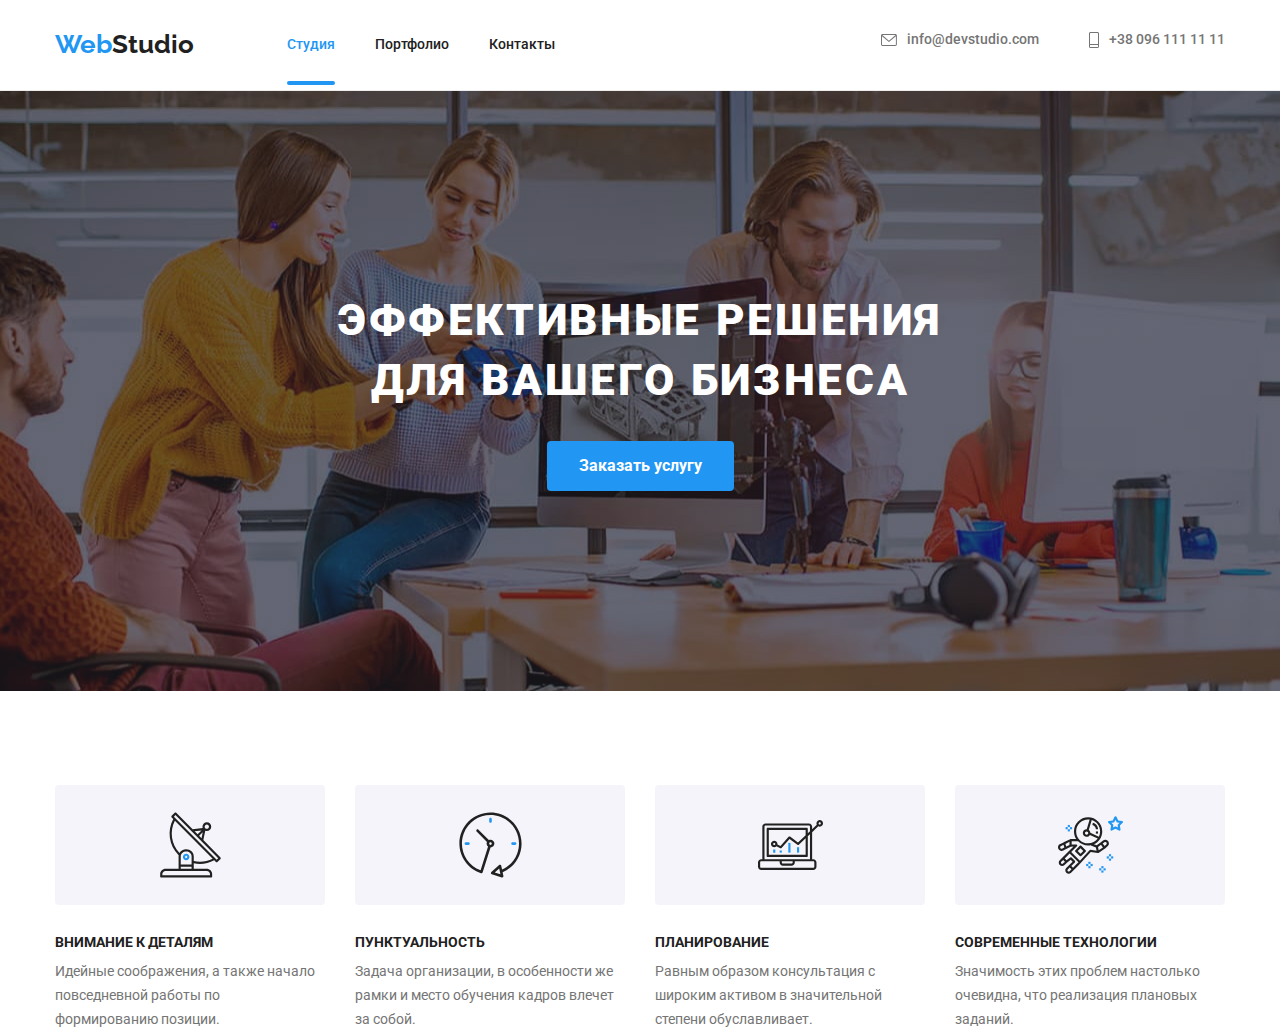
==== index.html @ e1ecdacb "add benefits" ====
<!DOCTYPE html>
<html lang="ru">
    <head>
        <meta charset="UTF-8" />
        <meta http-equiv="X-UA-Compatible" content="IE=edge" />
        <meta name="viewport" content="width=device-width, initial-scale=1.0" />
        <title>Document</title>
        <link rel="preconnect" href="https://fonts.googleapis.com" />
        <link rel="preconnect" href="https://fonts.gstatic.com" crossorigin />
        <link
            rel="stylesheet"
            href="https://cdnjs.cloudflare.com/ajax/libs/modern-normalize/1.0.0/modern-normalize.min.css"
        />
        <link
            href="https://fonts.googleapis.com/css2?family=Montserrat:ital,wght@0,700;1,400&family=Raleway:wght@700&family=Roboto:wght@400;500;700;900&display=swap"
            rel="stylesheet"
        />
        <link rel="stylesheet" href="./css/styles.css" />
        <link rel="stylesheet" href="./css/main.min.css" />
        <script defer src="./js/modal.js"></script>
        <script defer src="./js/mobile-menu.js"></script>
    </head>
    <body>
        <header class="headbord">
            <div class="conteiner conteiner--centered">
                <nav class="headbord__nav">
                    <a class="headbord__logo" href="/hm-2/index.html"
                        ><span class="accent-text">Web</span>Studio</a
                    >
                    <button type="button" class="menu-button" data-menu-button>
                        <svg
                            class="menu-button__icon"
                            width="40"
                            height="40"
                            aria-label="Переключатель мобильного меню"
                        >
                            <use
                                class="icon-close"
                                href="./images/icons.svg#close"
                            ></use>
                            <use
                                class="icon-menu"
                                href="./images/icons.svg#icon-menu"
                            ></use>
                        </svg>
                    </button>

                    <ul class="menu font-medium">
                        <li class="menu__item">
                            <a
                                href="index.html"
                                class="menu__link menu__link--active"
                                >Студия</a
                            >
                        </li>
                        <li class="menu__item">
                            <a href="portfolio.html" class="menu__link"
                                >Портфолио</a
                            >
                        </li>
                        <li class="menu__item">
                            <a href="" class="menu__link">Контакты</a>
                        </li>
                    </ul>
                </nav>
                <ul class="contact-list font-medium">
                    <li class="contact-list__item">
                        <a
                            href="mailto:info@devstudio.com"
                            class="contact-list__link"
                        >
                            <svg
                                class="contact-list__icon"
                                width="16"
                                height="12"
                            >
                                <use href="./images/icons.svg#mail"></use>
                            </svg>
                            info@devstudio.com</a
                        >
                    </li>
                    <li class="contact-list__item">
                        <a href="tel:+380961111111" class="contact-list__link"
                            ><svg
                                class="contact-list__icon"
                                width="10"
                                height="16"
                            >
                                <use href="./images/icons.svg#phone"></use>
                            </svg>
                            +38 096 111 11 11
                        </a>
                    </li>
                </ul>
            </div>
        </header>
        <main>
            <section class="main-section">
                <div class="conteiner">
                    <h1 class="main-section__description">
                        Эффективные решения для вашего бизнеса
                    </h1>
                    <button
                        data-modal-open
                        type="button"
                        class="main-section__btn"
                    >
                        Заказать услугу
                    </button>
                </div>
            </section>

            <section class="benefits">
                <div class="conteiner">
                    <h2
                        class="benefits__caption benefits__caption--visually-hidden"
                    >
                        Преимущества
                    </h2>
                    <ul class="benefits__list">
                        <li class="benefits__item">
                            <div class="benefits__icon-wrapper">
                                <svg
                                    class="benefits__icon"
                                    width="65"
                                    height="70"
                                >
                                    <use href="./images/icons.svg#icon1"></use>
                                </svg>
                            </div>
                            <h3 class="benefits__title">Внимание к деталям</h3>
                            <p
                                class="benefits__description benefits__description--secondary-text"
                            >
                                Идейные соображения, а также начало повседневной
                                работы по формированию позиции.
                            </p>
                        </li>
                        <li class="benefits__item">
                            <div class="benefits__icon-wrapper">
                                <svg
                                    class="benefits__icon"
                                    width="65"
                                    height="70"
                                >
                                    <use href="./images/icons.svg#icon2"></use>
                                </svg>
                            </div>
                            <h3 class="benefits__title">Пунктуальность</h3>
                            <p
                                class="benefits__description benefits__description--secondary-text"
                            >
                                Задача организации, в особенности же рамки и
                                место обучения кадров влечет за собой.
                            </p>
                        </li>
                        <li class="benefits__item">
                            <div class="benefits__icon-wrapper">
                                <svg
                                    class="benefits__icon"
                                    width="65"
                                    height="70"
                                >
                                    <use href="./images/icons.svg#icon3"></use>
                                </svg>
                            </div>
                            <h3 class="benefits__title">Планирование</h3>
                            <p
                                class="benefits__description benefits__description--secondary-text"
                            >
                                Равным образом консультация с широким активом в
                                значительной степени обуславливает.
                            </p>
                        </li>
                        <li class="benefits__item">
                            <div class="benefits__icon-wrapper">
                                <svg
                                    class="benefits__icon"
                                    width="65"
                                    height="70"
                                >
                                    <use href="./images/icons.svg#icon4"></use>
                                </svg>
                            </div>
                            <h3 class="benefits__title">
                                Современные технологии
                            </h3>
                            <p
                                class="benefits__description benefits__description--secondary-text"
                            >
                                Значимость этих проблем настолько очевидна, что
                                реализация плановых заданий.
                            </p>
                        </li>
                    </ul>
                </div>
            </section>
        </main>

        <div class="mobile-menu" data-menu>
            <ul class="mobile-menu__nav">
                <li class="mobile-menu__item">
                    <a
                        href="/"
                        class="mobile-menu__link mobile-menu__link--active"
                        >Студия
                    </a>
                </li>
                <li class="mobile-menu__item">
                    <a href="" class="mobile-menu__link">Портфолио</a>
                </li>
                <li class="mobile-menu__item">
                    <a href="" class="mobile-menu__link">Контакты</a>
                </li>
            </ul>
            <ul class="mobile-menu__contatcts">
                <li class="mobile-menu__comunication-phone">
                    <a href="tel:+380961111111" class="mobile-menu__link-phone"
                        >+38 096 111 11 11</a
                    >
                </li>
                <li class="mobile-menu__comunication-email">
                    <a
                        href="mailto:info@devstudio.com"
                        class="mobile-menu__link-email"
                        >info@devstudio.com</a
                    >
                </li>
            </ul>
            <ul class="mobile-menu__socials">
                <li class="mobile-menu__socials-item">
                    <a href="" class="mobile-menu__socials-link">Instagram </a>
                </li>
                <li class="mobile-menu__socials-item">
                    <a href="" class="mobile-menu__socials-link">Twitter</a>
                </li>
                <li class="mobile-menu__socials-item">
                    <a href="" class="mobile-menu__socials-link">Facebook</a>
                </li>
                <li class="mobile-menu__socials-item">
                    <a href="" class="mobile-menu__socials-link">LinkedIn</a>
                </li>
            </ul>
        </div>

        <div class="backdrop is-hidden" data-modal>
            <div class="modal">
                <button data-modal-close class="modal__close-btn">
                    <svg class="modal__close-icon" width="20" height="20">
                        <use href="./images/icons.svg#close"></use>
                    </svg>
                </button>
                <!-- Дані користувача -->
                <b class="modal__title"
                    >Оставьте свои данные,мы вам перезвоним</b
                >
                <form class="contact-form" action="/">
                    <label class="contact-form__group">
                        <span class="contact-form__label">Имя</span>
                        <span class="contact-form__wrapper">
                            <input
                                class="contact-form__input"
                                type="text"
                                name="user-name"
                            />
                            <svg
                                class="contact-form__icon"
                                width="12"
                                height="12"
                            >
                                <use href="./images/icons.svg#user"></use>
                            </svg>
                        </span>
                    </label>
                    <label class="contact-form__group">
                        <span class="contact-form__label">Телефон</span>
                        <span class="contact-form__wrapper">
                            <input
                                class="contact-form__input"
                                type="tel"
                                name="user-phone"
                            />
                            <svg
                                class="contact-form__icon"
                                width="12"
                                height="12"
                            >
                                <use href="./images/icons.svg#user"></use>
                            </svg>
                        </span>
                    </label>
                    <label class="contact-form__group">
                        <span class="contact-form__label">Почта</span>
                        <span class="contact-form__wrapper">
                            <input
                                class="contact-form__input"
                                type="email"
                                name="user-mail"
                            />
                            <svg
                                class="contact-form__icon"
                                width="12"
                                height="12"
                            >
                                <use
                                    href="./images/icons.svg#icon-envelope"
                                ></use>
                            </svg>
                        </span>
                    </label>
                    <!-- Коментар -->
                    <label class="contact-form__group">
                        <span class="contact-form__label">Коментарий</span>
                        <textarea
                            class="contact-form__textarea"
                            name="user-coments"
                            cols="30"
                            rows="7"
                            placeholder="Введите текст"
                        ></textarea>
                    </label>
                    <!-- Політика приватності -->
                    <label class="contact-form__policy-group">
                        <input
                            class="contact-form__checkbox contact-form__checkbox--visually-hidden"
                            type="checkbox"
                            name="user-agreement"
                        />
                        <span class="contact-form__custom-checkbox">
                            <svg
                                class="contact-form__custom-checkbox-icon"
                                width="16"
                                height="15"
                            >
                                <use href="./images/icons.svg#check"></use>
                            </svg>
                        </span>
                        <span class="contact-form__policy-description"
                            >Соглашаюсь с рассылкой и принимаю
                            <a
                                class="contact-form__policy-description-link"
                                href="#"
                                >Условия договора</a
                            >
                        </span>
                    </label>
                    <div class="contact-form__btn-inner">
                        <button class="contact-form__btn" type="submit">
                            Отправить
                        </button>
                    </div>
                </form>
            </div>
        </div>
    </body>
</html>
---- css/main.min.css ----
.footbar-contact,.menu,.contact-list,.mobile-menu__nav,.mobile-menu__contatcts,.mobile-menu__socials{font-family:Roboto, sans-serif;font-size:14px;line-height:1.14;-webkit-padding-start:0;padding-inline-start:0}.footbar-contact__link,.headbord__nav,.menu__link,.contact-list__link,.mobile-menu__link,.mobile-menu__link-phone,.mobile-menu__link-email,.mobile-menu__socials-link{color:var(--main-color);text-decoration:none;-webkit-transition-property:color;transition-property:color;-webkit-transition-duration:250ms;transition-duration:250ms;-webkit-transition-timing-function:cubic-bezier(0.4, 0, 0.2, 1);transition-timing-function:cubic-bezier(0.4, 0, 0.2, 1);font-family:"Roboto"}.footbar-contact__link:hover,.headbord__nav:hover,.menu__link:hover,.contact-list__link:hover,.mobile-menu__link:hover,.mobile-menu__link-phone:hover,.mobile-menu__link-email:hover,.mobile-menu__socials-link:hover,.footbar-contact__link:focus,.headbord__nav:focus,.menu__link:focus,.contact-list__link:focus,.mobile-menu__link:focus,.mobile-menu__link-phone:focus,.mobile-menu__link-email:focus,.mobile-menu__socials-link:focus{color:var(--accent-color)}.join__caption,.subscription__caption{margin-bottom:20px;font-weight:700;font-size:14px;line-height:16px;letter-spacing:0.03em;text-transform:uppercase;color:#ffffff}:root{--main-color: #212121;--accent-color: #2196F3;--secondary-color: #757575}.accent-text{color:var(--accent-color)}.secondary-text{color:var(--secondary-color)}body{color:var(--main-color);font-family:Roboto, sans-serif}.caption{font-weight:700;font-size:36px;line-height:1.16;text-align:center;-webkit-margin-before:0;margin-block-start:0;-webkit-margin-after:0;margin-block-end:0;margin-bottom:50px}.text{line-height:1.87}.description{line-height:1.71;font-size:14px}.btn{padding:6px 22px;cursor:pointer;font-size:16px;font-weight:500;line-height:1.62;font-family:inherit;border:unset}.list{font-family:Roboto, sans-serif;font-size:14px;line-height:1.14;-webkit-padding-start:0;padding-inline-start:0}.list .link{color:var(--main-color);text-decoration:none;-webkit-transition-property:color;transition-property:color;-webkit-transition-duration:250ms;transition-duration:250ms;-webkit-transition-timing-function:cubic-bezier(0.4, 0, 0.2, 1);transition-timing-function:cubic-bezier(0.4, 0, 0.2, 1)}.list .link:hover,.list .link:focus{color:var(--accent-color)}.font-medium{font-weight:500}.active{color:var(--accent-color)}p,h1,h2,h3,ul{-webkit-margin-before:0px;margin-block-start:0px;-webkit-margin-after:0px;margin-block-end:0px}ul{list-style:none}.benefits{padding-top:60px}@media screen and (min-width: 1200px){.benefits{padding-top:94px}}.benefits__caption{font-weight:700;font-size:36px;line-height:1.16;text-align:center;-webkit-margin-before:0;margin-block-start:0;-webkit-margin-after:0;margin-block-end:0;margin-bottom:50px}.benefits__caption--visually-hidden{position:absolute;width:1px;height:1px;margin:-1px;border:0;padding:0;white-space:nowrap;-webkit-clip-path:inset(100%);clip-path:inset(100%);clip:rect(0 0 0 0);overflow:hidden}.benefits__list{-webkit-margin-before:0px;margin-block-start:0px;-webkit-margin-after:0px;margin-block-end:0px;-webkit-padding-start:0px;padding-inline-start:0px}@media screen and (min-width: 768px){.benefits__list{display:-webkit-box;display:-ms-flexbox;display:flex}}@media screen and (min-width: 768px) and (max-width: 1200px){.benefits__list{-ms-flex-wrap:wrap;flex-wrap:wrap;-webkit-box-pack:justify;-ms-flex-pack:justify;justify-content:space-between}}@media screen and (max-width: 1199px){.benefits__item{margin-bottom:30px}}@media screen and (min-width: 768px) and (max-width: 1200px){.benefits__item{width:calc((100% - 4 * 15px) / 2)}}@media screen and (min-width: 1200px){.benefits__item{width:270px;margin-right:30px}}.benefits__item:last-child{margin-right:0}.benefits__icon-wrapper{display:-webkit-box;display:-ms-flexbox;display:flex;-webkit-box-pack:center;-ms-flex-pack:center;justify-content:center;-webkit-box-align:center;-ms-flex-align:center;align-items:center;height:120px;background:#f5f4fa;border-radius:4px;margin-bottom:30px}.benefits__icon{fill:currentColor}.benefits__title{font-weight:700;font-size:14px;line-height:1.14;text-transform:uppercase;margin-bottom:10px;text-align:center}@media screen and (min-width: 768px){.benefits__title{text-align:left}}.benefits__description{line-height:1.71;font-size:14px}.benefits__description--secondary-text{color:var(--secondary-color)}.benefits-icon{fill:currentColor}.benefits-icon-wrapper{display:-webkit-box;display:-ms-flexbox;display:flex;-webkit-box-pack:center;-ms-flex-pack:center;justify-content:center;-webkit-box-align:center;-ms-flex-align:center;align-items:center;height:120px;background:#f5f4fa;border-radius:4px;margin-bottom:30px}.servise{padding-top:94px;padding-bottom:94px}.servise__caption{font-weight:700;font-size:36px;line-height:1.16;text-align:center;-webkit-margin-before:0;margin-block-start:0;-webkit-margin-after:0;margin-block-end:0;margin-bottom:50px}.servise__list{display:-webkit-box;display:-ms-flexbox;display:flex;-webkit-margin-before:0px;margin-block-start:0px;-webkit-margin-after:0px;margin-block-end:0px;-webkit-padding-start:0px;padding-inline-start:0px}.servise__item{width:370px;display:-webkit-box;display:-ms-flexbox;display:flex;position:relative;margin-right:30px}.servise__item:last-child{margin-right:0}.servise__text{position:absolute;bottom:0;left:0;width:100%;height:70px;background-color:rgba(47,48,58,0.8);font-family:"Roboto";font-style:normal;font-weight:700;font-size:14px;line-height:16px;text-align:center;letter-spacing:0.03em;text-transform:uppercase;color:#ffffff;display:-webkit-box;display:-ms-flexbox;display:flex;-webkit-box-align:center;-ms-flex-align:center;align-items:center;-ms-flex-pack:distribute;justify-content:space-around}.clients{padding-top:94px;padding-bottom:94px}.clients__caption{font-weight:700;font-size:36px;line-height:1.16;text-align:center;-webkit-margin-before:0;margin-block-start:0;-webkit-margin-after:0;margin-block-end:0;margin-bottom:50px}.clients__list{display:-webkit-box;display:-ms-flexbox;display:flex;-webkit-box-pack:center;-ms-flex-pack:center;justify-content:center;-webkit-padding-start:0px;padding-inline-start:0px}.clients__item:not(:last-child){margin-right:30px}.clients__link:hover{border-color:var(--accent-color)}.clients__link:focus{border-color:var(--accent-color)}.clients__link:hover .clients__icon{fill:var(--accent-color)}.clients__link:focus .clients__icon{fill:var(--accent-color)}.clients__item{width:170px;height:92px}.clients__link{display:-webkit-box;display:-ms-flexbox;display:flex;-webkit-box-align:center;-ms-flex-align:center;align-items:center;-webkit-box-pack:center;-ms-flex-pack:center;justify-content:center;width:100%;height:100%;border:1px solid #afb1b8;border-radius:4px;-webkit-transition-property:border-color;transition-property:border-color;-webkit-transition-duration:250ms;transition-duration:250ms;-webkit-transition-timing-function:cubic-bezier(0.4, 0, 0.2, 1);transition-timing-function:cubic-bezier(0.4, 0, 0.2, 1)}.clients__icon{fill:#afb1b8;-webkit-transition-property:fill;transition-property:fill;-webkit-transition-duration:250ms;transition-duration:250ms;-webkit-transition-timing-function:cubic-bezier(0.4, 0, 0.2, 1);transition-timing-function:cubic-bezier(0.4, 0, 0.2, 1)}.modal{position:absolute;top:50%;left:50%;-webkit-transform:translate(-50%, -50%) scale(1);transform:translate(-50%, -50%) scale(1);-webkit-transition:-webkit-transform 250ms cubic-bezier(0.4, 0, 0.2, 1);transition:-webkit-transform 250ms cubic-bezier(0.4, 0, 0.2, 1);transition:transform 250ms cubic-bezier(0.4, 0, 0.2, 1);transition:transform 250ms cubic-bezier(0.4, 0, 0.2, 1), -webkit-transform 250ms cubic-bezier(0.4, 0, 0.2, 1);min-height:609px;min-width:450px;background-color:#ffffff;padding:40px}@media screen and (min-width: 1200px){.modal{min-height:581px;min-width:528px}}.modal__close-btn{position:absolute;top:8px;right:8px;margin:0px;padding:0px;border:0px;border-radius:50%;width:20px;height:20px;cursor:pointer}.modal__close-btn:hover .modal__close-icon,.modal__close-btn:focus .modal__close-icon{fill:var(--accent-color)}.modal__close-icon{fill:black;background-color:transparent}.modal__title{display:block;font-family:"Roboto";font-style:normal;font-weight:700;font-size:20px;line-height:23px;text-align:center;letter-spacing:0.03em;margin-bottom:12px;color:#212121}.backdrop{position:fixed;top:0;left:0;opacity:1;width:100%;height:100%;background:rgba(0,0,0,0.2);-webkit-transition:opacity 250ms cubic-bezier(0.4, 0, 0.2, 1),visibility 250ms cubic-bezier(0.4, 0, 0.2, 1);transition:opacity 250ms cubic-bezier(0.4, 0, 0.2, 1),visibility 250ms cubic-bezier(0.4, 0, 0.2, 1)}.backdrop.is-hidden{opacity:0;visibility:hidden;pointer-events:none}.backdrop.is-hidden .modal{-webkit-transform:translate(-50%, -50%) scale(0.9);transform:translate(-50%, -50%) scale(0.9)}.footbar{padding-top:60px;padding-bottom:60px;background-color:#2f303a}.footbar__container{display:-webkit-box;display:-ms-flexbox;display:flex;-webkit-box-align:baseline;-ms-flex-align:baseline;align-items:baseline}.footbar__logo{display:block;margin-bottom:20px;font-size:26px;font-weight:700;line-height:1.19;font-family:Raleway, sans-serif;text-decoration:none;color:#ffffff}.footbar-address{font-style:normal}.footbar-address__text{color:#ffffff;font-size:14px;line-height:1.71;margin-bottom:9px}.footbar-contact__item:not(:last-child){margin-bottom:9px}.footbar-contact__link{color:rgba(255,255,255,0.6)}.socials-list{display:-webkit-box;display:-ms-flexbox;display:flex;-webkit-box-pack:center;-ms-flex-pack:center;justify-content:center;text-align:center;-webkit-box-align:center;-ms-flex-align:center;align-items:center;-webkit-padding-start:0px;padding-inline-start:0px}.socials-list__item:not(:last-child){margin-right:10px}.socials-list__link{display:-webkit-box;display:-ms-flexbox;display:flex;-webkit-box-align:center;-ms-flex-align:center;align-items:center;-webkit-box-pack:center;-ms-flex-pack:center;justify-content:center;width:44px;height:44px;background-color:rgba(255,255,255,0.1);border-radius:50%;color:#ffffff}.socials-list__link:hover,.socials-list__link:focus{background-color:var(--accent-color);fill:#ffffff}.socials-list__link:hover .socials-list__icon,.socials-list__link:focus .socials-list__icon{fill:#ffffff}.socials-list__icon{fill:#ffffff}.join{margin-left:70px}.subscription{margin-left:93px}.subscription-form{display:-webkit-box;display:-ms-flexbox;display:flex}.subscription-form__email{width:358px;padding:15px 16px;border:1px solid rgba(255,255,255,0.3);-webkit-filter:drop-shadow(0px 4px 4px rgba(0,0,0,0.15));filter:drop-shadow(0px 4px 4px rgba(0,0,0,0.15));border-radius:4px;outline:transparent;background-color:transparent}.subscription-form__btn{display:-webkit-box;display:-ms-flexbox;display:flex;-webkit-box-align:center;-ms-flex-align:center;align-items:center;margin-left:12px;text-align:left;font-weight:700;font-size:16px;color:#ffffff;line-height:1.87;font-family:inherit;background-color:var(--accent-color);border-radius:4px;padding:10px 29px;border:unset}.subscription-form__icon{margin-left:10px;fill:#ffffff}.main-section{max-width:1600px;margin:0 auto;background-repeat:no-repeat;background-position:center 0;background-size:cover;color:#ffffff;background-color:#2f303a;text-align:center;padding-top:118px;padding-bottom:118px;background-image:-webkit-gradient(linear, left top, right top, from(rgba(47,48,58,0.4)), to(rgba(47,48,58,0.4))),-webkit-image-set(url("/images/mobile/overlay.jpg") 1x, url("/images/mobile/overlay-2x.jpg") 2x);background-image:linear-gradient(to right, rgba(47,48,58,0.4), rgba(47,48,58,0.4)),-webkit-image-set(url("/images/mobile/overlay.jpg") 1x, url("/images/mobile/overlay-2x.jpg") 2x);background-image:-webkit-gradient(linear, left top, right top, from(rgba(47,48,58,0.4)), to(rgba(47,48,58,0.4))),image-set("/images/mobile/overlay.jpg" 1x, "/images/mobile/overlay-2x.jpg" 2x);background-image:linear-gradient(to right, rgba(47,48,58,0.4), rgba(47,48,58,0.4)),image-set("/images/mobile/overlay.jpg" 1x, "/images/mobile/overlay-2x.jpg" 2x)}@media screen and (min-width: 768px){.main-section{background-image:-webkit-gradient(linear, left top, right top, from(rgba(47,48,58,0.4)), to(rgba(47,48,58,0.4))),-webkit-image-set(url("/images/tablet/overlay.jpg") 1x, url("/images/tablet/overlay-2x.jpg") 2x);background-image:linear-gradient(to right, rgba(47,48,58,0.4), rgba(47,48,58,0.4)),-webkit-image-set(url("/images/tablet/overlay.jpg") 1x, url("/images/tablet/overlay-2x.jpg") 2x);background-image:-webkit-gradient(linear, left top, right top, from(rgba(47,48,58,0.4)), to(rgba(47,48,58,0.4))),image-set("/images/tablet/overlay.jpg" 1x, "/images/tablet/overlay-2x.jpg" 2x);background-image:linear-gradient(to right, rgba(47,48,58,0.4), rgba(47,48,58,0.4)),image-set("/images/tablet/overlay.jpg" 1x, "/images/tablet/overlay-2x.jpg" 2x)}}@media screen and (min-width: 1200px){.main-section{padding-top:200px;padding-bottom:200px;background-image:-webkit-gradient(linear, left top, right top, from(rgba(47,48,58,0.4)), to(rgba(47,48,58,0.4))),-webkit-image-set(url("/images/overlay.jpg") 1x, url("/images/overlay-2x.jpg") 2x);background-image:linear-gradient(to right, rgba(47,48,58,0.4), rgba(47,48,58,0.4)),-webkit-image-set(url("/images/overlay.jpg") 1x, url("/images/overlay-2x.jpg") 2x);background-image:-webkit-gradient(linear, left top, right top, from(rgba(47,48,58,0.4)), to(rgba(47,48,58,0.4))),image-set("/images/overlay.jpg" 1x, "/images/overlay-2x.jpg" 2x);background-image:linear-gradient(to right, rgba(47,48,58,0.4), rgba(47,48,58,0.4)),image-set("/images/overlay.jpg" 1x, "/images/overlay-2x.jpg" 2x)}}.main-section__description{font-family:"Roboto";font-weight:900;font-size:26px;line-height:42px;width:360px;text-align:center;letter-spacing:0.06em;text-transform:uppercase;margin:0px auto 30px auto}@media screen and (min-width: 1200px){.main-section__description{font-size:44px;line-height:1.36;width:696px}}.main-section__btn{cursor:pointer;font-weight:700;font-size:16px;color:#ffffff;line-height:1.87;font-family:inherit;background-color:var(--accent-color);border-radius:4px;padding:10px 32px;border:unset}.team{padding-top:94px;padding-bottom:94px;background:#f5f4fa}.team__caption{font-weight:700;font-size:36px;line-height:1.16;text-align:center;-webkit-margin-before:0;margin-block-start:0;-webkit-margin-after:0;margin-block-end:0;margin-bottom:50px}.team__list{display:-webkit-box;display:-ms-flexbox;display:flex;-webkit-margin-before:0px;margin-block-start:0px;-webkit-margin-after:0px;margin-block-end:0px;-webkit-padding-start:0px;padding-inline-start:0px}.team__list .team__link{width:270px;text-align:center}.team__link{-webkit-box-shadow:0px 1px 3px rgba(0,0,0,0.12),0px 1px 1px rgba(0,0,0,0.14),0px 2px 1px rgba(0,0,0,0.2);box-shadow:0px 1px 3px rgba(0,0,0,0.12),0px 1px 1px rgba(0,0,0,0.14),0px 2px 1px rgba(0,0,0,0.2);border-radius:0px 0px 4px 4px;background-color:#ffffff}.team__list .team__link:not(:last-child){margin-right:30px}.team__desc{padding-top:30px;padding-bottom:30px}.team__name{font-weight:500;line-height:1.18;margin-bottom:10px}.team__position{font-size:16px;line-height:1.35;margin-bottom:16px}.team__socials{display:-webkit-box;display:-ms-flexbox;display:flex;-webkit-box-pack:center;-ms-flex-pack:center;justify-content:center;-webkit-box-align:center;-ms-flex-align:center;align-items:center;-webkit-padding-start:0px;padding-inline-start:0px}.team__socials-item:not(:last-child){margin-right:10px}.team__socials-link{display:-webkit-box;display:-ms-flexbox;display:flex;-webkit-box-align:center;-ms-flex-align:center;align-items:center;-webkit-box-pack:center;-ms-flex-pack:center;justify-content:center;width:44px;height:44px;background-color:#ffffff;border-radius:50%;color:var(--secondary-color);-webkit-transition-property:background-color;transition-property:background-color;-webkit-transition-duration:250ms;transition-duration:250ms;-webkit-transition-timing-function:cubic-bezier(0.4, 0, 0.2, 1);transition-timing-function:cubic-bezier(0.4, 0, 0.2, 1)}.team__icon{fill:#afb1b8;-webkit-transition-property:fill;transition-property:fill;-webkit-transition-duration:250ms;transition-duration:250ms;-webkit-transition-timing-function:cubic-bezier(0.4, 0, 0.2, 1);transition-timing-function:cubic-bezier(0.4, 0, 0.2, 1)}.team__socials-link:hover,.team__socials-link:focus{background-color:var(--accent-color)}.team__socials-link:hover .team__icon,.team__socials-link:focus .team__icon{fill:#ffffff}.heading{margin-bottom:50px}.project{display:-webkit-box;display:-ms-flexbox;display:flex;-ms-flex-wrap:wrap;flex-wrap:wrap;-webkit-padding-start:0px;padding-inline-start:0px}.project__link:hover,.project__link:focus{-webkit-box-shadow:0px 3px 1px rgba(0,0,0,0.1),0px 1px 2px rgba(0,0,0,0.08),0px 2px 2px rgba(0,0,0,0.12);box-shadow:0px 3px 1px rgba(0,0,0,0.1),0px 1px 2px rgba(0,0,0,0.08),0px 2px 2px rgba(0,0,0,0.12)}.project__link{-webkit-transition-property:-webkit-box-shadow;transition-property:-webkit-box-shadow;transition-property:box-shadow;transition-property:box-shadow, -webkit-box-shadow;-webkit-transition-duration:250ms;transition-duration:250ms;-webkit-transition-timing-function:cubic-bezier(0.4, 0, 0.2, 1);transition-timing-function:cubic-bezier(0.4, 0, 0.2, 1)}.project__item{margin-right:30px;margin-bottom:30px}.project__link{text-decoration:none;display:block}.project__desc{position:relative;overflow:hidden}.project__overlay{display:inline-block;content:"";position:absolute;top:0;left:0;width:100%;height:100%;opacity:0;background:rgba(33,150,243,0.9);-webkit-transform:translateY(100%);transform:translateY(100%);-webkit-transition:opacity 250ms cubic-bezier(0.4, 0, 0.2, 1),-webkit-transform 250ms cubic-bezier(0.4, 0, 0.2, 1);transition:opacity 250ms cubic-bezier(0.4, 0, 0.2, 1),-webkit-transform 250ms cubic-bezier(0.4, 0, 0.2, 1);transition:transform 250ms cubic-bezier(0.4, 0, 0.2, 1),opacity 250ms cubic-bezier(0.4, 0, 0.2, 1);transition:transform 250ms cubic-bezier(0.4, 0, 0.2, 1),opacity 250ms cubic-bezier(0.4, 0, 0.2, 1),-webkit-transform 250ms cubic-bezier(0.4, 0, 0.2, 1)}.project__link:hover .project__overlay,.project__link:focus .project__overlay{-webkit-transform:translateY(0);transform:translateY(0);opacity:1;-webkit-transition:-webkit-transform 250ms cubic-bezier(0.4, 0, 0.2, 1);transition:-webkit-transform 250ms cubic-bezier(0.4, 0, 0.2, 1);transition:transform 250ms cubic-bezier(0.4, 0, 0.2, 1);transition:transform 250ms cubic-bezier(0.4, 0, 0.2, 1), -webkit-transform 250ms cubic-bezier(0.4, 0, 0.2, 1)}.project__description{padding:63px 24px;font-family:"Roboto";font-style:normal;font-weight:400;font-size:18px;line-height:28px;letter-spacing:0.03em;color:#ffffff}.project__item:nth-child(3n){margin-right:0px}.project__item:nth-last-child(-n+3){margin-bottom:0px}.project__elements{padding:20px 24px;border:solid #eeeeee;border-width:0px 1px 1px 1px;text-decoration:none}.project__heading{font-weight:700;font-size:18px;line-height:2;margin-bottom:4px;color:#212121}.project__text{line-height:1.87}.catalog{padding-top:94px;padding-bottom:94px}.catalog__list{display:-webkit-box;display:-ms-flexbox;display:flex;-webkit-box-align:center;-ms-flex-align:center;align-items:center;-webkit-box-pack:center;-ms-flex-pack:center;justify-content:center;margin-bottom:50px;font-family:Roboto, sans-serif;font-size:14px;line-height:1.14;-webkit-padding-start:0;padding-inline-start:0}.catalog__item{margin-right:8px}.catalog__item:last-child{margin-right:0px}.catalog__btn{border-radius:4px;padding:6px 22px;cursor:pointer;font-size:16px;font-weight:500;line-height:1.62;font-family:inherit;border:unset;-webkit-transition-property:background-color, color, shadow;transition-property:background-color, color, shadow;-webkit-transition-duration:250ms;transition-duration:250ms;-webkit-transition-timing-function:cubic-bezier(0.4, 0, 0.2, 1);transition-timing-function:cubic-bezier(0.4, 0, 0.2, 1)}.catalog__btn:hover,.catalog__btn:focus{color:#ffffff;background-color:var(--accent-color);-webkit-box-shadow:0px 3px 1px rgba(0,0,0,0.1),0px 1px 2px rgba(0,0,0,0.08),0px 2px 2px rgba(0,0,0,0.12);box-shadow:0px 3px 1px rgba(0,0,0,0.1),0px 1px 2px rgba(0,0,0,0.08),0px 2px 2px rgba(0,0,0,0.12)}.catalog__btn--active{border:unset;cursor:pointer;font-size:16px;color:#ffffff;font-family:inherit;border-radius:4px;background-color:var(--accent-color)}.catalog__btn--active:hover,.catalog__btn--active:focus{-webkit-box-shadow:0px 3px 1px rgba(0,0,0,0.1),0px 1px 2px rgba(0,0,0,0.08),0px 2px 2px rgba(0,0,0,0.12);box-shadow:0px 3px 1px rgba(0,0,0,0.1),0px 1px 2px rgba(0,0,0,0.08),0px 2px 2px rgba(0,0,0,0.12);border-radius:4px}.headbord{position:relative;border-bottom:1px solid #ececec}.headbord__nav{display:-webkit-box;display:-ms-flexbox;display:flex;-webkit-box-align:center;-ms-flex-align:center;align-items:center;-webkit-box-pack:justify;-ms-flex-pack:justify;justify-content:space-between}.headbord__logo{color:var(--main-color);text-decoration:none;padding-top:24px;padding-bottom:25px;margin-right:93px;font-size:26px;font-weight:700;line-height:1.19;font-family:Raleway, sans-serif}.menu{display:none}@media screen and (min-width: 768px){.menu{display:-webkit-box;display:-ms-flexbox;display:flex}}.menu__item:not(:last-child){margin-right:40px}.menu__link{display:block;position:relative;padding-top:32px;padding-bottom:32px}.menu__link--active{color:var(--accent-color)}.menu__link--active::after{content:"";position:absolute;left:0;bottom:0;display:block;width:100%;height:4px;background:#2196f3;border-radius:2px}.contact-list{display:none;margin-left:auto;-webkit-margin-before:0px;margin-block-start:0px;-webkit-margin-after:0px;margin-block-end:0px}@media screen and (min-width: 768px){.contact-list{display:block}.contact-list__item:not(:last-child){margin-bottom:10px}}@media screen and (min-width: 1200px){.contact-list{display:-webkit-box;display:-ms-flexbox;display:flex}.contact-list__item+.contact-list__item{margin-left:50px}}.contact-list__link{color:var(--secondary-color);display:-webkit-box;display:-ms-flexbox;display:flex;-webkit-box-align:center;-ms-flex-align:center;align-items:center}@media screen and (min-width: 1200px){.contact-list__link{padding-top:32px;padding-bottom:32px}}.contact-list__icon{fill:currentColor;margin-right:10px}.contact-list__icon:hover,.contact-list__icon:focus{color:var(--accent-color)}.menu-button{display:-webkit-inline-box;display:-ms-inline-flexbox;display:inline-flex;z-index:3;margin:0;padding:0;border:none;background-color:transparent}@media screen and (min-width: 768px){.menu-button{display:none}}.menu-button:hover .menu-button__icon,.menu-button:focus .menu-button__icon{fill:var(--accent-color)}.menu-button .icon-close{display:none}.menu-button.is-open .icon-close{display:block}.menu-button.is-open .icon-menu{display:none}.contact-form__group{display:block;margin-bottom:10px;position:relative}.contact-form:nth-child(4){margin-bottom:20px}.contact-form__group:hover .contact-form__icon,.contact-form__group:focus .contact-form__icon{fill:var(--accent-color)}.contact-form__group:nth-child(4){margin-bottom:20px}.contact-form__label{display:block;font-family:"Roboto";font-style:normal;font-size:12px;line-height:14px;letter-spacing:0.01em;color:#757575;margin-bottom:4px}.contact-form__wrapper{position:relative}.contact-form__input,.contact-form__textarea{width:100%;padding:12px 42px;border:1px solid rgba(33,33,33,0.2);border-radius:4px;outline:transparent;cursor:pointer;-webkit-transition:border-color 250ms cubic-bezier(0.4, 0, 0.2, 1);transition:border-color 250ms cubic-bezier(0.4, 0, 0.2, 1)}.contact-form__input:hover,.contact-form__textarea:hover,.contact-form__input:focus,.contact-form__textarea:focus{border-color:var(--accent-color)}.contact-form__textarea{padding:12px 16px;font-family:"Roboto";font-size:12px;line-height:1.16;letter-spacing:0.01em;resize:none}.contact-form__icon{position:absolute;top:50%;-webkit-transform:translateY(-50%);transform:translateY(-50%);bottom:15px;left:10px;fill:#212121;-webkit-transition:fill 250ms cubic-bezier(0.4, 0, 0.2, 1);transition:fill 250ms cubic-bezier(0.4, 0, 0.2, 1)}.contact-form__policy-group{display:-webkit-box;display:-ms-flexbox;display:flex;white-space:nowrap;-webkit-box-align:center;-ms-flex-align:center;align-items:center;-webkit-box-pack:start;-ms-flex-pack:start;justify-content:start;padding:10px 1px;margin-bottom:30px}.contact-form__policy-description{-webkit-box-pack:center;-ms-flex-pack:center;justify-content:center;font-family:"Roboto";font-size:12px;line-height:1.16;letter-spacing:0.03em;color:#757575}@media screen and (min-width: 1200px){.contact-form__policy-description{font-size:14px;line-height:1.71;text-align:center}}.contact-form__policy-description-link{color:var(--accent-color)}.contact-form__checkbox--visually-hidden{position:absolute;width:1px;height:1px;margin:-1px;border:0;padding:0;white-space:nowrap;-webkit-clip-path:inset(100%);clip-path:inset(100%);clip:rect(0 0 0 0);overflow:hidden}.contact-form__custom-checkbox{width:16px;height:15px;margin-right:9px;display:-webkit-box;display:-ms-flexbox;display:flex;-webkit-box-align:center;-ms-flex-align:center;align-items:center;-webkit-box-pack:center;-ms-flex-pack:center;justify-content:center;border-radius:2px;outline:2px solid #212121;outline-offset:-2px;-webkit-transition:background-color 250ms cubic-bezier(0.4, 0, 0.2, 1);transition:background-color 250ms cubic-bezier(0.4, 0, 0.2, 1)}.contact-form__custom-checkbox-icon{opacity:0;-webkit-transition:opacity 250ms cubic-bezier(0.4, 0, 0.2, 1);transition:opacity 250ms cubic-bezier(0.4, 0, 0.2, 1)}.contact-form__checkbox:checked+.contact-form__custom-checkbox{background-color:#2196f3;outline:2px solid #2196f3}.contact-form__checkbox:focus+.contact-form__custom-checkbox{border-color:#2196f3;outline:2px solid #2196f3}.contact-form__checkbox:checked+.contact-form__custom-checkbox .contact-form__custom-checkbox-icon{opacity:1}.contact-form__btn-inner{text-align:center}.contact-form__btn{cursor:pointer;font-weight:700;font-size:16px;color:#ffffff;line-height:1.87;font-family:inherit;background-color:var(--accent-color);border-radius:4px;padding:10px 32px;border:unset}.mobile-menu{position:fixed;top:0;left:0;width:100%;height:100%;padding:48px 0 48px 40px;display:none;font-weight:500;font-family:"Roboto";letter-spacing:0.02em;-webkit-box-orient:vertical;-webkit-box-direction:normal;-ms-flex-direction:column;flex-direction:column;background-color:#fff}@media screen and (min-width: 768px){.mobile-menu{display:none}}.mobile-menu__item:not(:last-child){margin-bottom:36px}.mobile-menu__link{font-size:40px;line-height:47px}.mobile-menu__link--active{color:var(--accent-color)}.mobile-menu__link-phone{font-size:34px;line-height:40px;color:var(--accent-color)}.mobile-menu__link-email{font-size:24px;line-height:28px;color:var(--secondary-color)}.mobile-menu.is-open{display:-webkit-box;display:-ms-flexbox;display:flex}.mobile-menu__contatcts{margin-top:302px}.mobile-menu__comunication-phone{margin-bottom:32px;font-size:34px;line-height:40px;text-decoration:none}.mobile-menu__comunication-email{margin-bottom:64px;font-size:34px;line-height:40px;text-decoration:none}.mobile-menu__socials{display:-webkit-box;display:-ms-flexbox;display:flex}.mobile-menu__socials-item{font-size:18px;line-height:22px;color:var(--accent-color);text-decoration:none}.mobile-menu__socials-item+.mobile-menu__socials-item::before{content:"\|";color:rgba(33,33,33,0.2);-webkit-transform:rotate(90deg);transform:rotate(90deg)}.mobile-menu__socials-link{font-size:18px;line-height:22px;color:var(--accent-color)}.mobile-menu__socials-item:not(:last-child){margin-right:10px}.conteiner{padding:0px 15px;margin:0 auto}@media screen and (min-width: 480px){.conteiner{width:480px}}@media screen and (min-width: 768px){.conteiner{width:768px}}@media screen and (min-width: 1200px){.conteiner{width:1200px}}@media screen and (min-width: 768px){.conteiner--centered{display:-webkit-box;display:-ms-flexbox;display:flex;-webkit-box-align:center;-ms-flex-align:center;align-items:center}}.conteiner__title--visually-hidden{position:absolute;width:1px;height:1px;margin:-1px;border:0;padding:0;white-space:nowrap;-webkit-clip-path:inset(100%);clip-path:inset(100%);clip:rect(0 0 0 0);overflow:hidden}
/*# sourceMappingURL=main.min.css.map */
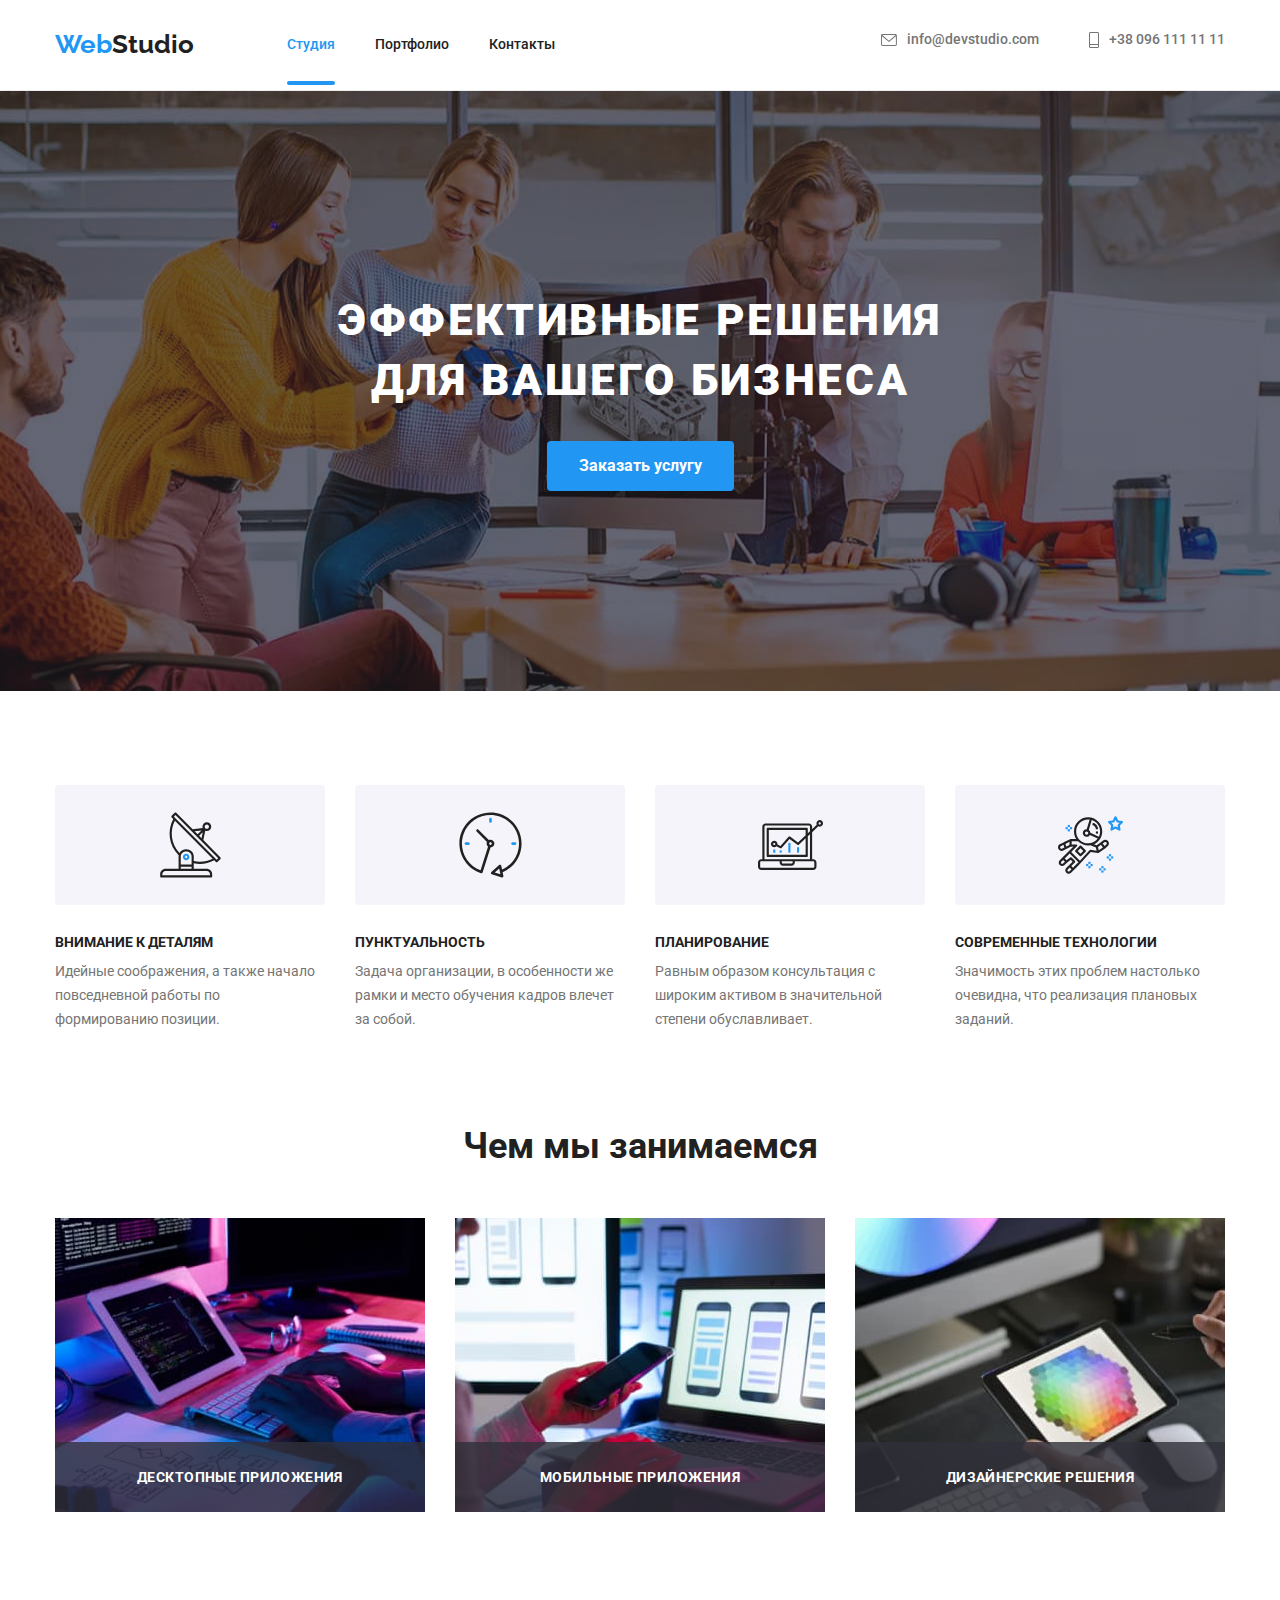
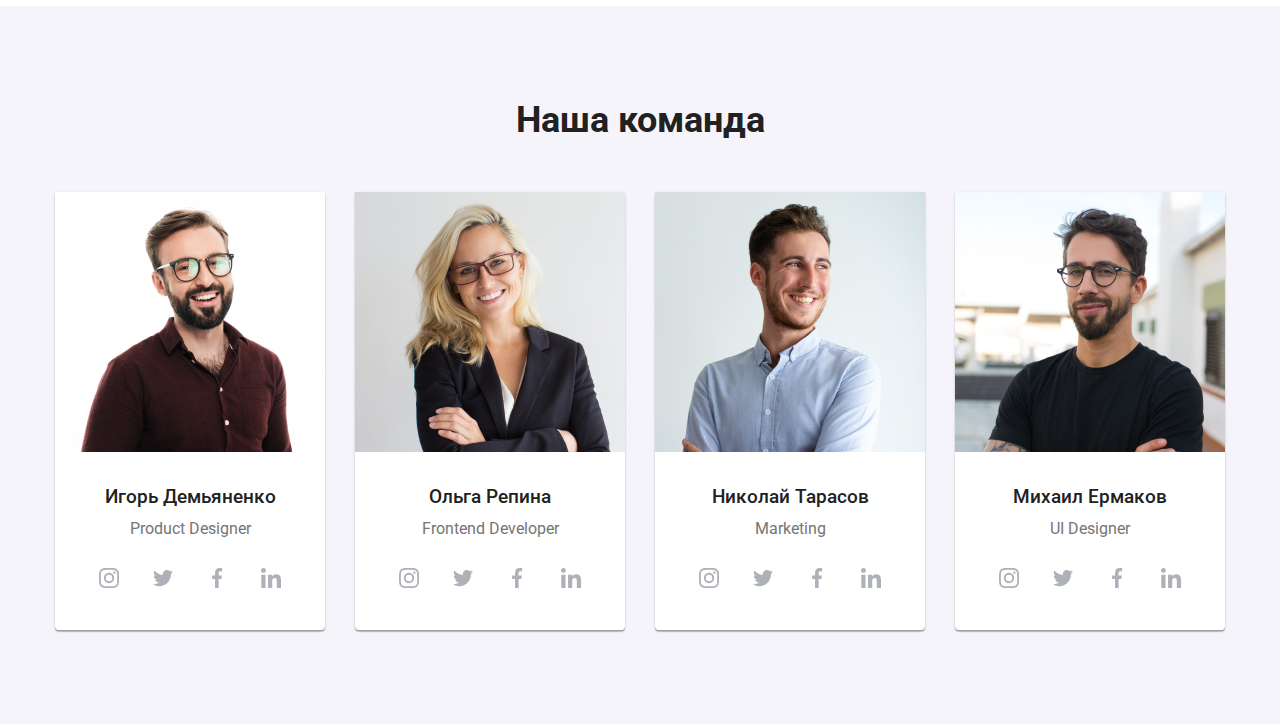
==== commit e0f2b077: "add team section" ====
--- a/index.html
+++ b/index.html
@@ -191,6 +191,457 @@
                                 Значимость этих проблем настолько очевидна, что
                                 реализация плановых заданий.
                             </p>
+                        </li>
+                    </ul>
+                </div>
+            </section>
+
+            <section class="servise">
+                <div class="conteiner">
+                    <h2 class="servise__caption">Чем мы занимаемся</h2>
+                    <ul class="servise__list">
+                        <li class="servise__item">
+                            <img
+                                src="./images/1img.jpg"
+                                alt="creating website"
+                                width="370"
+                            />
+                            <p class="servise__text">Десктопные приложения</p>
+                        </li>
+                        <li class="servise__item">
+                            <img
+                                src="./images/2img.jpg"
+                                alt="ux/ui desiner"
+                                width="370"
+                            />
+                            <p class="servise__text">Мобильные приложения</p>
+                        </li>
+                        <li class="servise__item">
+                            <img
+                                src="./images/3img.jpg"
+                                alt="creating mobile application"
+                                width="370"
+                            />
+                            <p class="servise__text">Дизайнерские решения</p>
+                        </li>
+                    </ul>
+                </div>
+            </section>
+            <section class="team">
+                <div class="conteiner">
+                    <h2 class="team__caption">Наша команда</h2>
+                    <ul class="team__list">
+                        <li class="team__link">
+                            <img
+                                class="team__photo"
+                                srcset="
+                                    ./images/desktop/D1_270.jpg 270w,
+                                    ./images/tablet/T1_354.jpg  354w,
+                                    ./images/mobile/M1_450.jpg  450w,
+                                    ./images/desktop/D1_540.jpg 540w,
+                                    ./images/tablet/T1_708.jpg  708w,
+                                    ./images/mobile/M1_900.jpg  900w
+                                "
+                                sizes="(min-width: 1200px) 270px, (min-width: 768px) 354px, (max-width: 767px) 450px, 100vw"
+                                src="./images/mobile/M1_450.jpg"
+                                alt="Frontend Developer"
+                            />
+                            <div class="team__desc">
+                                <h3 class="team__name">Игорь Демьяненко</h3>
+                                <p
+                                    class="secondary-text team__position"
+                                    lang="en"
+                                >
+                                    Product Designer
+                                </p>
+                                <ul class="team__socials">
+                                    <li class="team__socials-item">
+                                        <a
+                                            class="team__socials-link"
+                                            href="#"
+                                            target="_blank"
+                                            rel="noopener noreferrer"
+                                            aria-label="іконка instagram"
+                                        >
+                                            <svg
+                                                class="team__icon"
+                                                width="20"
+                                                height="20"
+                                            >
+                                                <use
+                                                    href="./images/icons.svg#instagram"
+                                                ></use>
+                                            </svg>
+                                        </a>
+                                    </li>
+                                    <li class="team__socials-item">
+                                        <a
+                                            class="team__socials-link"
+                                            href="#"
+                                            target="_blank"
+                                            rel="noopener noreferrer"
+                                            aria-label="іконка Twitter"
+                                        >
+                                            <svg
+                                                class="team__icon"
+                                                width="20"
+                                                height="20"
+                                            >
+                                                <use
+                                                    href="./images/icons.svg#twitter"
+                                                ></use>
+                                            </svg>
+                                        </a>
+                                    </li>
+                                    <li class="team__socials-item">
+                                        <a
+                                            class="team__socials-link"
+                                            href=""
+                                            target="_blank"
+                                            rel="noopener noreferrer"
+                                            aria-label="іконка facebook"
+                                        >
+                                            <svg
+                                                class="team__icon"
+                                                width="20"
+                                                height="20"
+                                            >
+                                                <use
+                                                    href="./images/icons.svg#facebook"
+                                                ></use>
+                                            </svg>
+                                        </a>
+                                    </li>
+                                    <li class="team__socials-item">
+                                        <a
+                                            class="team__socials-link"
+                                            href=""
+                                            target="_blank"
+                                            rel="noopener noreferrer"
+                                            aria-label="іконка linkedin"
+                                        >
+                                            <svg
+                                                class="team__icon"
+                                                width="20"
+                                                height="20"
+                                            >
+                                                <use
+                                                    href="./images/icons.svg#linkedin"
+                                                ></use>
+                                            </svg>
+                                        </a>
+                                    </li>
+                                </ul>
+                            </div>
+                        </li>
+                        <li class="team__link">
+                            <img
+                                class="team__photo"
+                                srcset="
+                                    ./images/desktop/D2_270.jpg 270w,
+                                    ./images/tablet/T2_354.jpg  354w,
+                                    ./images/mobile/M2_450.jpg  450w,
+                                    ./images/desktop/D2_540.jpg 540w,
+                                    ./images/tablet/T2_708.jpg  708w,
+                                    ./images/mobile/M2_900.jpg  900w
+                                "
+                                sizes="(min-width: 1200px) 270px, (min-width: 768px) 354px, (max-width: 767px) 450px, 100vw"
+                                src="./images/mobile/M2_450.jpg"
+                                alt="Frontend Developer"
+                            />
+                            <div class="team__desc">
+                                <h3 class="team__name">Ольга Репина</h3>
+                                <p
+                                    class="secondary-text team__position"
+                                    lang="en"
+                                >
+                                    Frontend Developer
+                                </p>
+                                <ul class="team__socials">
+                                    <li class="team__socials-item">
+                                        <a
+                                            class="team__socials-link"
+                                            href="#"
+                                            target="_blank"
+                                            rel="noopener noreferrer"
+                                            aria-label="іконка instagram"
+                                        >
+                                            <svg
+                                                class="team__icon"
+                                                width="20"
+                                                height="20"
+                                            >
+                                                <use
+                                                    href="./images/icons.svg#instagram"
+                                                ></use>
+                                            </svg>
+                                        </a>
+                                    </li>
+                                    <li class="team__socials-item">
+                                        <a
+                                            class="team__socials-link"
+                                            href="#"
+                                            target="_blank"
+                                            rel="noopener noreferrer"
+                                            aria-label="іконка Twitter"
+                                        >
+                                            <svg
+                                                class="team__icon"
+                                                width="20"
+                                                height="20"
+                                            >
+                                                <use
+                                                    href="./images/icons.svg#twitter"
+                                                ></use>
+                                            </svg>
+                                        </a>
+                                    </li>
+                                    <li class="team__socials-item">
+                                        <a
+                                            class="team__socials-link"
+                                            href=""
+                                            target="_blank"
+                                            rel="noopener noreferrer"
+                                            aria-label="іконка facebook"
+                                        >
+                                            <svg
+                                                class="team__icon"
+                                                width="20"
+                                                height="20"
+                                            >
+                                                <use
+                                                    href="./images/icons.svg#facebook"
+                                                ></use>
+                                            </svg>
+                                        </a>
+                                    </li>
+                                    <li class="team__socials-item">
+                                        <a
+                                            class="team__socials-link"
+                                            href=""
+                                            target="_blank"
+                                            rel="noopener noreferrer"
+                                            aria-label="іконка linkedin"
+                                        >
+                                            <svg
+                                                class="team__icon"
+                                                width="20"
+                                                height="20"
+                                            >
+                                                <use
+                                                    href="./images/icons.svg#linkedin"
+                                                ></use>
+                                            </svg>
+                                        </a>
+                                    </li>
+                                </ul>
+                            </div>
+                        </li>
+                        <li class="team__link">
+                            <img
+                                class="team__photo"
+                                srcset="
+                                    ./images/desktop/D3_270.jpg 270w,
+                                    ./images/tablet/T3_354.jpg  354w,
+                                    ./images/mobile/M3_450.jpg  450w,
+                                    ./images/desktop/D3_540.jpg 540w,
+                                    ./images/tablet/T3_708.jpg  708w,
+                                    ./images/mobile/M3_900.jpg  900w
+                                "
+                                sizes="(min-width: 1200px) 270px, (min-width: 768px) 354px, (max-width: 767px) 450px, 100vw"
+                                src="./images/mobile/M3_450.jpg"
+                                alt="Marketing"
+                            />
+                            <div class="team__desc">
+                                <h3 class="team__name">Николай Тарасов</h3>
+                                <p
+                                    class="secondary-text team__position"
+                                    lang="en"
+                                >
+                                    Marketing
+                                </p>
+                                <ul class="team__socials">
+                                    <li class="team__socials-item">
+                                        <a
+                                            class="team__socials-link"
+                                            href="#"
+                                            target="_blank"
+                                            rel="noopener noreferrer"
+                                            aria-label="іконка instagram"
+                                        >
+                                            <svg
+                                                class="team__icon"
+                                                width="20"
+                                                height="20"
+                                            >
+                                                <use
+                                                    href="./images/icons.svg#instagram"
+                                                ></use>
+                                            </svg>
+                                        </a>
+                                    </li>
+                                    <li class="team__socials-item">
+                                        <a
+                                            class="team__socials-link"
+                                            href="#"
+                                            target="_blank"
+                                            rel="noopener noreferrer"
+                                            aria-label="іконка Twitter"
+                                        >
+                                            <svg
+                                                class="team__icon"
+                                                width="20"
+                                                height="20"
+                                            >
+                                                <use
+                                                    href="./images/icons.svg#twitter"
+                                                ></use>
+                                            </svg>
+                                        </a>
+                                    </li>
+                                    <li class="team__socials-item">
+                                        <a
+                                            class="team__socials-link"
+                                            href=""
+                                            target="_blank"
+                                            rel="noopener noreferrer"
+                                            aria-label="іконка facebook"
+                                        >
+                                            <svg
+                                                class="team__icon"
+                                                width="20"
+                                                height="20"
+                                            >
+                                                <use
+                                                    href="./images/icons.svg#facebook"
+                                                ></use>
+                                            </svg>
+                                        </a>
+                                    </li>
+                                    <li class="team__socials-item">
+                                        <a
+                                            class="team__socials-link"
+                                            href=""
+                                            target="_blank"
+                                            rel="noopener noreferrer"
+                                            aria-label="іконка linkedin"
+                                        >
+                                            <svg
+                                                class="team__icon"
+                                                width="20"
+                                                height="20"
+                                            >
+                                                <use
+                                                    href="./images/icons.svg#linkedin"
+                                                ></use>
+                                            </svg>
+                                        </a>
+                                    </li>
+                                </ul>
+                            </div>
+                        </li>
+                        <li class="team__link">
+                            <img
+                                class="team__photo"
+                                srcset="
+                                    ./images/desktop/D4_270.jpg 270w,
+                                    ./images/tablet/T4_354.jpg  354w,
+                                    ./images/mobile/M4_450.jpg  450w,
+                                    ./images/desktop/D4_540.jpg 540w,
+                                    ./images/tablet/T4_708.jpg  708w,
+                                    ./images/mobile/M4_900.jpg  900w
+                                "
+                                sizes="(min-width: 1200px) 270px, (min-width: 768px) 354px, (max-width: 767px) 450px, 100vw"
+                                src="./images/mobile/M4_450.jpg"
+                                alt="UI Designer"
+                            />
+                            <div class="team__desc">
+                                <h3 class="team__name">Михаил Ермаков</h3>
+                                <p
+                                    class="secondary-text team__position"
+                                    lang="en"
+                                >
+                                    UI Designer
+                                </p>
+                                <ul class="team__socials">
+                                    <li class="team__socials-item">
+                                        <a
+                                            class="team__socials-link"
+                                            href="#"
+                                            target="_blank"
+                                            rel="noopener noreferrer"
+                                            aria-label="іконка instagram"
+                                        >
+                                            <svg
+                                                class="team__icon"
+                                                width="20"
+                                                height="20"
+                                            >
+                                                <use
+                                                    href="./images/icons.svg#instagram"
+                                                ></use>
+                                            </svg>
+                                        </a>
+                                    </li>
+                                    <li class="team__socials-item">
+                                        <a
+                                            class="team__socials-link"
+                                            href="#"
+                                            target="_blank"
+                                            rel="noopener noreferrer"
+                                            aria-label="іконка Twitter"
+                                        >
+                                            <svg
+                                                class="team__icon"
+                                                width="20"
+                                                height="20"
+                                            >
+                                                <use
+                                                    href="./images/icons.svg#twitter"
+                                                ></use>
+                                            </svg>
+                                        </a>
+                                    </li>
+                                    <li class="team__socials-item">
+                                        <a
+                                            class="team__socials-link"
+                                            href=""
+                                            target="_blank"
+                                            rel="noopener noreferrer"
+                                            aria-label="іконка facebook"
+                                        >
+                                            <svg
+                                                class="team__icon"
+                                                width="20"
+                                                height="20"
+                                            >
+                                                <use
+                                                    href="./images/icons.svg#facebook"
+                                                ></use>
+                                            </svg>
+                                        </a>
+                                    </li>
+                                    <li class="team__socials-item">
+                                        <a
+                                            class="team__socials-link"
+                                            href=""
+                                            target="_blank"
+                                            rel="noopener noreferrer"
+                                            aria-label="іконка linkedin"
+                                        >
+                                            <svg
+                                                class="team__icon"
+                                                width="20"
+                                                height="20"
+                                            >
+                                                <use
+                                                    href="./images/icons.svg#linkedin"
+                                                ></use>
+                                            </svg>
+                                        </a>
+                                    </li>
+                                </ul>
+                            </div>
                         </li>
                     </ul>
                 </div>
--- a/css/main.min.css
+++ b/css/main.min.css
@@ -1,2 +1,2 @@
-.footbar-contact,.menu,.contact-list,.mobile-menu__nav,.mobile-menu__contatcts,.mobile-menu__socials{font-family:Roboto, sans-serif;font-size:14px;line-height:1.14;-webkit-padding-start:0;padding-inline-start:0}.footbar-contact__link,.headbord__nav,.menu__link,.contact-list__link,.mobile-menu__link,.mobile-menu__link-phone,.mobile-menu__link-email,.mobile-menu__socials-link{color:var(--main-color);text-decoration:none;-webkit-transition-property:color;transition-property:color;-webkit-transition-duration:250ms;transition-duration:250ms;-webkit-transition-timing-function:cubic-bezier(0.4, 0, 0.2, 1);transition-timing-function:cubic-bezier(0.4, 0, 0.2, 1);font-family:"Roboto"}.footbar-contact__link:hover,.headbord__nav:hover,.menu__link:hover,.contact-list__link:hover,.mobile-menu__link:hover,.mobile-menu__link-phone:hover,.mobile-menu__link-email:hover,.mobile-menu__socials-link:hover,.footbar-contact__link:focus,.headbord__nav:focus,.menu__link:focus,.contact-list__link:focus,.mobile-menu__link:focus,.mobile-menu__link-phone:focus,.mobile-menu__link-email:focus,.mobile-menu__socials-link:focus{color:var(--accent-color)}.join__caption,.subscription__caption{margin-bottom:20px;font-weight:700;font-size:14px;line-height:16px;letter-spacing:0.03em;text-transform:uppercase;color:#ffffff}:root{--main-color: #212121;--accent-color: #2196F3;--secondary-color: #757575}.accent-text{color:var(--accent-color)}.secondary-text{color:var(--secondary-color)}body{color:var(--main-color);font-family:Roboto, sans-serif}.caption{font-weight:700;font-size:36px;line-height:1.16;text-align:center;-webkit-margin-before:0;margin-block-start:0;-webkit-margin-after:0;margin-block-end:0;margin-bottom:50px}.text{line-height:1.87}.description{line-height:1.71;font-size:14px}.btn{padding:6px 22px;cursor:pointer;font-size:16px;font-weight:500;line-height:1.62;font-family:inherit;border:unset}.list{font-family:Roboto, sans-serif;font-size:14px;line-height:1.14;-webkit-padding-start:0;padding-inline-start:0}.list .link{color:var(--main-color);text-decoration:none;-webkit-transition-property:color;transition-property:color;-webkit-transition-duration:250ms;transition-duration:250ms;-webkit-transition-timing-function:cubic-bezier(0.4, 0, 0.2, 1);transition-timing-function:cubic-bezier(0.4, 0, 0.2, 1)}.list .link:hover,.list .link:focus{color:var(--accent-color)}.font-medium{font-weight:500}.active{color:var(--accent-color)}p,h1,h2,h3,ul{-webkit-margin-before:0px;margin-block-start:0px;-webkit-margin-after:0px;margin-block-end:0px}ul{list-style:none}.benefits{padding-top:60px}@media screen and (min-width: 1200px){.benefits{padding-top:94px}}.benefits__caption{font-weight:700;font-size:36px;line-height:1.16;text-align:center;-webkit-margin-before:0;margin-block-start:0;-webkit-margin-after:0;margin-block-end:0;margin-bottom:50px}.benefits__caption--visually-hidden{position:absolute;width:1px;height:1px;margin:-1px;border:0;padding:0;white-space:nowrap;-webkit-clip-path:inset(100%);clip-path:inset(100%);clip:rect(0 0 0 0);overflow:hidden}.benefits__list{-webkit-margin-before:0px;margin-block-start:0px;-webkit-margin-after:0px;margin-block-end:0px;-webkit-padding-start:0px;padding-inline-start:0px}@media screen and (min-width: 768px){.benefits__list{display:-webkit-box;display:-ms-flexbox;display:flex}}@media screen and (min-width: 768px) and (max-width: 1200px){.benefits__list{-ms-flex-wrap:wrap;flex-wrap:wrap;-webkit-box-pack:justify;-ms-flex-pack:justify;justify-content:space-between}}@media screen and (max-width: 1199px){.benefits__item{margin-bottom:30px}}@media screen and (min-width: 768px) and (max-width: 1200px){.benefits__item{width:calc((100% - 4 * 15px) / 2)}}@media screen and (min-width: 1200px){.benefits__item{width:270px;margin-right:30px}}.benefits__item:last-child{margin-right:0}.benefits__icon-wrapper{display:-webkit-box;display:-ms-flexbox;display:flex;-webkit-box-pack:center;-ms-flex-pack:center;justify-content:center;-webkit-box-align:center;-ms-flex-align:center;align-items:center;height:120px;background:#f5f4fa;border-radius:4px;margin-bottom:30px}.benefits__icon{fill:currentColor}.benefits__title{font-weight:700;font-size:14px;line-height:1.14;text-transform:uppercase;margin-bottom:10px;text-align:center}@media screen and (min-width: 768px){.benefits__title{text-align:left}}.benefits__description{line-height:1.71;font-size:14px}.benefits__description--secondary-text{color:var(--secondary-color)}.benefits-icon{fill:currentColor}.benefits-icon-wrapper{display:-webkit-box;display:-ms-flexbox;display:flex;-webkit-box-pack:center;-ms-flex-pack:center;justify-content:center;-webkit-box-align:center;-ms-flex-align:center;align-items:center;height:120px;background:#f5f4fa;border-radius:4px;margin-bottom:30px}.servise{padding-top:94px;padding-bottom:94px}.servise__caption{font-weight:700;font-size:36px;line-height:1.16;text-align:center;-webkit-margin-before:0;margin-block-start:0;-webkit-margin-after:0;margin-block-end:0;margin-bottom:50px}.servise__list{display:-webkit-box;display:-ms-flexbox;display:flex;-webkit-margin-before:0px;margin-block-start:0px;-webkit-margin-after:0px;margin-block-end:0px;-webkit-padding-start:0px;padding-inline-start:0px}.servise__item{width:370px;display:-webkit-box;display:-ms-flexbox;display:flex;position:relative;margin-right:30px}.servise__item:last-child{margin-right:0}.servise__text{position:absolute;bottom:0;left:0;width:100%;height:70px;background-color:rgba(47,48,58,0.8);font-family:"Roboto";font-style:normal;font-weight:700;font-size:14px;line-height:16px;text-align:center;letter-spacing:0.03em;text-transform:uppercase;color:#ffffff;display:-webkit-box;display:-ms-flexbox;display:flex;-webkit-box-align:center;-ms-flex-align:center;align-items:center;-ms-flex-pack:distribute;justify-content:space-around}.clients{padding-top:94px;padding-bottom:94px}.clients__caption{font-weight:700;font-size:36px;line-height:1.16;text-align:center;-webkit-margin-before:0;margin-block-start:0;-webkit-margin-after:0;margin-block-end:0;margin-bottom:50px}.clients__list{display:-webkit-box;display:-ms-flexbox;display:flex;-webkit-box-pack:center;-ms-flex-pack:center;justify-content:center;-webkit-padding-start:0px;padding-inline-start:0px}.clients__item:not(:last-child){margin-right:30px}.clients__link:hover{border-color:var(--accent-color)}.clients__link:focus{border-color:var(--accent-color)}.clients__link:hover .clients__icon{fill:var(--accent-color)}.clients__link:focus .clients__icon{fill:var(--accent-color)}.clients__item{width:170px;height:92px}.clients__link{display:-webkit-box;display:-ms-flexbox;display:flex;-webkit-box-align:center;-ms-flex-align:center;align-items:center;-webkit-box-pack:center;-ms-flex-pack:center;justify-content:center;width:100%;height:100%;border:1px solid #afb1b8;border-radius:4px;-webkit-transition-property:border-color;transition-property:border-color;-webkit-transition-duration:250ms;transition-duration:250ms;-webkit-transition-timing-function:cubic-bezier(0.4, 0, 0.2, 1);transition-timing-function:cubic-bezier(0.4, 0, 0.2, 1)}.clients__icon{fill:#afb1b8;-webkit-transition-property:fill;transition-property:fill;-webkit-transition-duration:250ms;transition-duration:250ms;-webkit-transition-timing-function:cubic-bezier(0.4, 0, 0.2, 1);transition-timing-function:cubic-bezier(0.4, 0, 0.2, 1)}.modal{position:absolute;top:50%;left:50%;-webkit-transform:translate(-50%, -50%) scale(1);transform:translate(-50%, -50%) scale(1);-webkit-transition:-webkit-transform 250ms cubic-bezier(0.4, 0, 0.2, 1);transition:-webkit-transform 250ms cubic-bezier(0.4, 0, 0.2, 1);transition:transform 250ms cubic-bezier(0.4, 0, 0.2, 1);transition:transform 250ms cubic-bezier(0.4, 0, 0.2, 1), -webkit-transform 250ms cubic-bezier(0.4, 0, 0.2, 1);min-height:609px;min-width:450px;background-color:#ffffff;padding:40px}@media screen and (min-width: 1200px){.modal{min-height:581px;min-width:528px}}.modal__close-btn{position:absolute;top:8px;right:8px;margin:0px;padding:0px;border:0px;border-radius:50%;width:20px;height:20px;cursor:pointer}.modal__close-btn:hover .modal__close-icon,.modal__close-btn:focus .modal__close-icon{fill:var(--accent-color)}.modal__close-icon{fill:black;background-color:transparent}.modal__title{display:block;font-family:"Roboto";font-style:normal;font-weight:700;font-size:20px;line-height:23px;text-align:center;letter-spacing:0.03em;margin-bottom:12px;color:#212121}.backdrop{position:fixed;top:0;left:0;opacity:1;width:100%;height:100%;background:rgba(0,0,0,0.2);-webkit-transition:opacity 250ms cubic-bezier(0.4, 0, 0.2, 1),visibility 250ms cubic-bezier(0.4, 0, 0.2, 1);transition:opacity 250ms cubic-bezier(0.4, 0, 0.2, 1),visibility 250ms cubic-bezier(0.4, 0, 0.2, 1)}.backdrop.is-hidden{opacity:0;visibility:hidden;pointer-events:none}.backdrop.is-hidden .modal{-webkit-transform:translate(-50%, -50%) scale(0.9);transform:translate(-50%, -50%) scale(0.9)}.footbar{padding-top:60px;padding-bottom:60px;background-color:#2f303a}.footbar__container{display:-webkit-box;display:-ms-flexbox;display:flex;-webkit-box-align:baseline;-ms-flex-align:baseline;align-items:baseline}.footbar__logo{display:block;margin-bottom:20px;font-size:26px;font-weight:700;line-height:1.19;font-family:Raleway, sans-serif;text-decoration:none;color:#ffffff}.footbar-address{font-style:normal}.footbar-address__text{color:#ffffff;font-size:14px;line-height:1.71;margin-bottom:9px}.footbar-contact__item:not(:last-child){margin-bottom:9px}.footbar-contact__link{color:rgba(255,255,255,0.6)}.socials-list{display:-webkit-box;display:-ms-flexbox;display:flex;-webkit-box-pack:center;-ms-flex-pack:center;justify-content:center;text-align:center;-webkit-box-align:center;-ms-flex-align:center;align-items:center;-webkit-padding-start:0px;padding-inline-start:0px}.socials-list__item:not(:last-child){margin-right:10px}.socials-list__link{display:-webkit-box;display:-ms-flexbox;display:flex;-webkit-box-align:center;-ms-flex-align:center;align-items:center;-webkit-box-pack:center;-ms-flex-pack:center;justify-content:center;width:44px;height:44px;background-color:rgba(255,255,255,0.1);border-radius:50%;color:#ffffff}.socials-list__link:hover,.socials-list__link:focus{background-color:var(--accent-color);fill:#ffffff}.socials-list__link:hover .socials-list__icon,.socials-list__link:focus .socials-list__icon{fill:#ffffff}.socials-list__icon{fill:#ffffff}.join{margin-left:70px}.subscription{margin-left:93px}.subscription-form{display:-webkit-box;display:-ms-flexbox;display:flex}.subscription-form__email{width:358px;padding:15px 16px;border:1px solid rgba(255,255,255,0.3);-webkit-filter:drop-shadow(0px 4px 4px rgba(0,0,0,0.15));filter:drop-shadow(0px 4px 4px rgba(0,0,0,0.15));border-radius:4px;outline:transparent;background-color:transparent}.subscription-form__btn{display:-webkit-box;display:-ms-flexbox;display:flex;-webkit-box-align:center;-ms-flex-align:center;align-items:center;margin-left:12px;text-align:left;font-weight:700;font-size:16px;color:#ffffff;line-height:1.87;font-family:inherit;background-color:var(--accent-color);border-radius:4px;padding:10px 29px;border:unset}.subscription-form__icon{margin-left:10px;fill:#ffffff}.main-section{max-width:1600px;margin:0 auto;background-repeat:no-repeat;background-position:center 0;background-size:cover;color:#ffffff;background-color:#2f303a;text-align:center;padding-top:118px;padding-bottom:118px;background-image:-webkit-gradient(linear, left top, right top, from(rgba(47,48,58,0.4)), to(rgba(47,48,58,0.4))),-webkit-image-set(url("/images/mobile/overlay.jpg") 1x, url("/images/mobile/overlay-2x.jpg") 2x);background-image:linear-gradient(to right, rgba(47,48,58,0.4), rgba(47,48,58,0.4)),-webkit-image-set(url("/images/mobile/overlay.jpg") 1x, url("/images/mobile/overlay-2x.jpg") 2x);background-image:-webkit-gradient(linear, left top, right top, from(rgba(47,48,58,0.4)), to(rgba(47,48,58,0.4))),image-set("/images/mobile/overlay.jpg" 1x, "/images/mobile/overlay-2x.jpg" 2x);background-image:linear-gradient(to right, rgba(47,48,58,0.4), rgba(47,48,58,0.4)),image-set("/images/mobile/overlay.jpg" 1x, "/images/mobile/overlay-2x.jpg" 2x)}@media screen and (min-width: 768px){.main-section{background-image:-webkit-gradient(linear, left top, right top, from(rgba(47,48,58,0.4)), to(rgba(47,48,58,0.4))),-webkit-image-set(url("/images/tablet/overlay.jpg") 1x, url("/images/tablet/overlay-2x.jpg") 2x);background-image:linear-gradient(to right, rgba(47,48,58,0.4), rgba(47,48,58,0.4)),-webkit-image-set(url("/images/tablet/overlay.jpg") 1x, url("/images/tablet/overlay-2x.jpg") 2x);background-image:-webkit-gradient(linear, left top, right top, from(rgba(47,48,58,0.4)), to(rgba(47,48,58,0.4))),image-set("/images/tablet/overlay.jpg" 1x, "/images/tablet/overlay-2x.jpg" 2x);background-image:linear-gradient(to right, rgba(47,48,58,0.4), rgba(47,48,58,0.4)),image-set("/images/tablet/overlay.jpg" 1x, "/images/tablet/overlay-2x.jpg" 2x)}}@media screen and (min-width: 1200px){.main-section{padding-top:200px;padding-bottom:200px;background-image:-webkit-gradient(linear, left top, right top, from(rgba(47,48,58,0.4)), to(rgba(47,48,58,0.4))),-webkit-image-set(url("/images/overlay.jpg") 1x, url("/images/overlay-2x.jpg") 2x);background-image:linear-gradient(to right, rgba(47,48,58,0.4), rgba(47,48,58,0.4)),-webkit-image-set(url("/images/overlay.jpg") 1x, url("/images/overlay-2x.jpg") 2x);background-image:-webkit-gradient(linear, left top, right top, from(rgba(47,48,58,0.4)), to(rgba(47,48,58,0.4))),image-set("/images/overlay.jpg" 1x, "/images/overlay-2x.jpg" 2x);background-image:linear-gradient(to right, rgba(47,48,58,0.4), rgba(47,48,58,0.4)),image-set("/images/overlay.jpg" 1x, "/images/overlay-2x.jpg" 2x)}}.main-section__description{font-family:"Roboto";font-weight:900;font-size:26px;line-height:42px;width:360px;text-align:center;letter-spacing:0.06em;text-transform:uppercase;margin:0px auto 30px auto}@media screen and (min-width: 1200px){.main-section__description{font-size:44px;line-height:1.36;width:696px}}.main-section__btn{cursor:pointer;font-weight:700;font-size:16px;color:#ffffff;line-height:1.87;font-family:inherit;background-color:var(--accent-color);border-radius:4px;padding:10px 32px;border:unset}.team{padding-top:94px;padding-bottom:94px;background:#f5f4fa}.team__caption{font-weight:700;font-size:36px;line-height:1.16;text-align:center;-webkit-margin-before:0;margin-block-start:0;-webkit-margin-after:0;margin-block-end:0;margin-bottom:50px}.team__list{display:-webkit-box;display:-ms-flexbox;display:flex;-webkit-margin-before:0px;margin-block-start:0px;-webkit-margin-after:0px;margin-block-end:0px;-webkit-padding-start:0px;padding-inline-start:0px}.team__list .team__link{width:270px;text-align:center}.team__link{-webkit-box-shadow:0px 1px 3px rgba(0,0,0,0.12),0px 1px 1px rgba(0,0,0,0.14),0px 2px 1px rgba(0,0,0,0.2);box-shadow:0px 1px 3px rgba(0,0,0,0.12),0px 1px 1px rgba(0,0,0,0.14),0px 2px 1px rgba(0,0,0,0.2);border-radius:0px 0px 4px 4px;background-color:#ffffff}.team__list .team__link:not(:last-child){margin-right:30px}.team__desc{padding-top:30px;padding-bottom:30px}.team__name{font-weight:500;line-height:1.18;margin-bottom:10px}.team__position{font-size:16px;line-height:1.35;margin-bottom:16px}.team__socials{display:-webkit-box;display:-ms-flexbox;display:flex;-webkit-box-pack:center;-ms-flex-pack:center;justify-content:center;-webkit-box-align:center;-ms-flex-align:center;align-items:center;-webkit-padding-start:0px;padding-inline-start:0px}.team__socials-item:not(:last-child){margin-right:10px}.team__socials-link{display:-webkit-box;display:-ms-flexbox;display:flex;-webkit-box-align:center;-ms-flex-align:center;align-items:center;-webkit-box-pack:center;-ms-flex-pack:center;justify-content:center;width:44px;height:44px;background-color:#ffffff;border-radius:50%;color:var(--secondary-color);-webkit-transition-property:background-color;transition-property:background-color;-webkit-transition-duration:250ms;transition-duration:250ms;-webkit-transition-timing-function:cubic-bezier(0.4, 0, 0.2, 1);transition-timing-function:cubic-bezier(0.4, 0, 0.2, 1)}.team__icon{fill:#afb1b8;-webkit-transition-property:fill;transition-property:fill;-webkit-transition-duration:250ms;transition-duration:250ms;-webkit-transition-timing-function:cubic-bezier(0.4, 0, 0.2, 1);transition-timing-function:cubic-bezier(0.4, 0, 0.2, 1)}.team__socials-link:hover,.team__socials-link:focus{background-color:var(--accent-color)}.team__socials-link:hover .team__icon,.team__socials-link:focus .team__icon{fill:#ffffff}.heading{margin-bottom:50px}.project{display:-webkit-box;display:-ms-flexbox;display:flex;-ms-flex-wrap:wrap;flex-wrap:wrap;-webkit-padding-start:0px;padding-inline-start:0px}.project__link:hover,.project__link:focus{-webkit-box-shadow:0px 3px 1px rgba(0,0,0,0.1),0px 1px 2px rgba(0,0,0,0.08),0px 2px 2px rgba(0,0,0,0.12);box-shadow:0px 3px 1px rgba(0,0,0,0.1),0px 1px 2px rgba(0,0,0,0.08),0px 2px 2px rgba(0,0,0,0.12)}.project__link{-webkit-transition-property:-webkit-box-shadow;transition-property:-webkit-box-shadow;transition-property:box-shadow;transition-property:box-shadow, -webkit-box-shadow;-webkit-transition-duration:250ms;transition-duration:250ms;-webkit-transition-timing-function:cubic-bezier(0.4, 0, 0.2, 1);transition-timing-function:cubic-bezier(0.4, 0, 0.2, 1)}.project__item{margin-right:30px;margin-bottom:30px}.project__link{text-decoration:none;display:block}.project__desc{position:relative;overflow:hidden}.project__overlay{display:inline-block;content:"";position:absolute;top:0;left:0;width:100%;height:100%;opacity:0;background:rgba(33,150,243,0.9);-webkit-transform:translateY(100%);transform:translateY(100%);-webkit-transition:opacity 250ms cubic-bezier(0.4, 0, 0.2, 1),-webkit-transform 250ms cubic-bezier(0.4, 0, 0.2, 1);transition:opacity 250ms cubic-bezier(0.4, 0, 0.2, 1),-webkit-transform 250ms cubic-bezier(0.4, 0, 0.2, 1);transition:transform 250ms cubic-bezier(0.4, 0, 0.2, 1),opacity 250ms cubic-bezier(0.4, 0, 0.2, 1);transition:transform 250ms cubic-bezier(0.4, 0, 0.2, 1),opacity 250ms cubic-bezier(0.4, 0, 0.2, 1),-webkit-transform 250ms cubic-bezier(0.4, 0, 0.2, 1)}.project__link:hover .project__overlay,.project__link:focus .project__overlay{-webkit-transform:translateY(0);transform:translateY(0);opacity:1;-webkit-transition:-webkit-transform 250ms cubic-bezier(0.4, 0, 0.2, 1);transition:-webkit-transform 250ms cubic-bezier(0.4, 0, 0.2, 1);transition:transform 250ms cubic-bezier(0.4, 0, 0.2, 1);transition:transform 250ms cubic-bezier(0.4, 0, 0.2, 1), -webkit-transform 250ms cubic-bezier(0.4, 0, 0.2, 1)}.project__description{padding:63px 24px;font-family:"Roboto";font-style:normal;font-weight:400;font-size:18px;line-height:28px;letter-spacing:0.03em;color:#ffffff}.project__item:nth-child(3n){margin-right:0px}.project__item:nth-last-child(-n+3){margin-bottom:0px}.project__elements{padding:20px 24px;border:solid #eeeeee;border-width:0px 1px 1px 1px;text-decoration:none}.project__heading{font-weight:700;font-size:18px;line-height:2;margin-bottom:4px;color:#212121}.project__text{line-height:1.87}.catalog{padding-top:94px;padding-bottom:94px}.catalog__list{display:-webkit-box;display:-ms-flexbox;display:flex;-webkit-box-align:center;-ms-flex-align:center;align-items:center;-webkit-box-pack:center;-ms-flex-pack:center;justify-content:center;margin-bottom:50px;font-family:Roboto, sans-serif;font-size:14px;line-height:1.14;-webkit-padding-start:0;padding-inline-start:0}.catalog__item{margin-right:8px}.catalog__item:last-child{margin-right:0px}.catalog__btn{border-radius:4px;padding:6px 22px;cursor:pointer;font-size:16px;font-weight:500;line-height:1.62;font-family:inherit;border:unset;-webkit-transition-property:background-color, color, shadow;transition-property:background-color, color, shadow;-webkit-transition-duration:250ms;transition-duration:250ms;-webkit-transition-timing-function:cubic-bezier(0.4, 0, 0.2, 1);transition-timing-function:cubic-bezier(0.4, 0, 0.2, 1)}.catalog__btn:hover,.catalog__btn:focus{color:#ffffff;background-color:var(--accent-color);-webkit-box-shadow:0px 3px 1px rgba(0,0,0,0.1),0px 1px 2px rgba(0,0,0,0.08),0px 2px 2px rgba(0,0,0,0.12);box-shadow:0px 3px 1px rgba(0,0,0,0.1),0px 1px 2px rgba(0,0,0,0.08),0px 2px 2px rgba(0,0,0,0.12)}.catalog__btn--active{border:unset;cursor:pointer;font-size:16px;color:#ffffff;font-family:inherit;border-radius:4px;background-color:var(--accent-color)}.catalog__btn--active:hover,.catalog__btn--active:focus{-webkit-box-shadow:0px 3px 1px rgba(0,0,0,0.1),0px 1px 2px rgba(0,0,0,0.08),0px 2px 2px rgba(0,0,0,0.12);box-shadow:0px 3px 1px rgba(0,0,0,0.1),0px 1px 2px rgba(0,0,0,0.08),0px 2px 2px rgba(0,0,0,0.12);border-radius:4px}.headbord{position:relative;border-bottom:1px solid #ececec}.headbord__nav{display:-webkit-box;display:-ms-flexbox;display:flex;-webkit-box-align:center;-ms-flex-align:center;align-items:center;-webkit-box-pack:justify;-ms-flex-pack:justify;justify-content:space-between}.headbord__logo{color:var(--main-color);text-decoration:none;padding-top:24px;padding-bottom:25px;margin-right:93px;font-size:26px;font-weight:700;line-height:1.19;font-family:Raleway, sans-serif}.menu{display:none}@media screen and (min-width: 768px){.menu{display:-webkit-box;display:-ms-flexbox;display:flex}}.menu__item:not(:last-child){margin-right:40px}.menu__link{display:block;position:relative;padding-top:32px;padding-bottom:32px}.menu__link--active{color:var(--accent-color)}.menu__link--active::after{content:"";position:absolute;left:0;bottom:0;display:block;width:100%;height:4px;background:#2196f3;border-radius:2px}.contact-list{display:none;margin-left:auto;-webkit-margin-before:0px;margin-block-start:0px;-webkit-margin-after:0px;margin-block-end:0px}@media screen and (min-width: 768px){.contact-list{display:block}.contact-list__item:not(:last-child){margin-bottom:10px}}@media screen and (min-width: 1200px){.contact-list{display:-webkit-box;display:-ms-flexbox;display:flex}.contact-list__item+.contact-list__item{margin-left:50px}}.contact-list__link{color:var(--secondary-color);display:-webkit-box;display:-ms-flexbox;display:flex;-webkit-box-align:center;-ms-flex-align:center;align-items:center}@media screen and (min-width: 1200px){.contact-list__link{padding-top:32px;padding-bottom:32px}}.contact-list__icon{fill:currentColor;margin-right:10px}.contact-list__icon:hover,.contact-list__icon:focus{color:var(--accent-color)}.menu-button{display:-webkit-inline-box;display:-ms-inline-flexbox;display:inline-flex;z-index:3;margin:0;padding:0;border:none;background-color:transparent}@media screen and (min-width: 768px){.menu-button{display:none}}.menu-button:hover .menu-button__icon,.menu-button:focus .menu-button__icon{fill:var(--accent-color)}.menu-button .icon-close{display:none}.menu-button.is-open .icon-close{display:block}.menu-button.is-open .icon-menu{display:none}.contact-form__group{display:block;margin-bottom:10px;position:relative}.contact-form:nth-child(4){margin-bottom:20px}.contact-form__group:hover .contact-form__icon,.contact-form__group:focus .contact-form__icon{fill:var(--accent-color)}.contact-form__group:nth-child(4){margin-bottom:20px}.contact-form__label{display:block;font-family:"Roboto";font-style:normal;font-size:12px;line-height:14px;letter-spacing:0.01em;color:#757575;margin-bottom:4px}.contact-form__wrapper{position:relative}.contact-form__input,.contact-form__textarea{width:100%;padding:12px 42px;border:1px solid rgba(33,33,33,0.2);border-radius:4px;outline:transparent;cursor:pointer;-webkit-transition:border-color 250ms cubic-bezier(0.4, 0, 0.2, 1);transition:border-color 250ms cubic-bezier(0.4, 0, 0.2, 1)}.contact-form__input:hover,.contact-form__textarea:hover,.contact-form__input:focus,.contact-form__textarea:focus{border-color:var(--accent-color)}.contact-form__textarea{padding:12px 16px;font-family:"Roboto";font-size:12px;line-height:1.16;letter-spacing:0.01em;resize:none}.contact-form__icon{position:absolute;top:50%;-webkit-transform:translateY(-50%);transform:translateY(-50%);bottom:15px;left:10px;fill:#212121;-webkit-transition:fill 250ms cubic-bezier(0.4, 0, 0.2, 1);transition:fill 250ms cubic-bezier(0.4, 0, 0.2, 1)}.contact-form__policy-group{display:-webkit-box;display:-ms-flexbox;display:flex;white-space:nowrap;-webkit-box-align:center;-ms-flex-align:center;align-items:center;-webkit-box-pack:start;-ms-flex-pack:start;justify-content:start;padding:10px 1px;margin-bottom:30px}.contact-form__policy-description{-webkit-box-pack:center;-ms-flex-pack:center;justify-content:center;font-family:"Roboto";font-size:12px;line-height:1.16;letter-spacing:0.03em;color:#757575}@media screen and (min-width: 1200px){.contact-form__policy-description{font-size:14px;line-height:1.71;text-align:center}}.contact-form__policy-description-link{color:var(--accent-color)}.contact-form__checkbox--visually-hidden{position:absolute;width:1px;height:1px;margin:-1px;border:0;padding:0;white-space:nowrap;-webkit-clip-path:inset(100%);clip-path:inset(100%);clip:rect(0 0 0 0);overflow:hidden}.contact-form__custom-checkbox{width:16px;height:15px;margin-right:9px;display:-webkit-box;display:-ms-flexbox;display:flex;-webkit-box-align:center;-ms-flex-align:center;align-items:center;-webkit-box-pack:center;-ms-flex-pack:center;justify-content:center;border-radius:2px;outline:2px solid #212121;outline-offset:-2px;-webkit-transition:background-color 250ms cubic-bezier(0.4, 0, 0.2, 1);transition:background-color 250ms cubic-bezier(0.4, 0, 0.2, 1)}.contact-form__custom-checkbox-icon{opacity:0;-webkit-transition:opacity 250ms cubic-bezier(0.4, 0, 0.2, 1);transition:opacity 250ms cubic-bezier(0.4, 0, 0.2, 1)}.contact-form__checkbox:checked+.contact-form__custom-checkbox{background-color:#2196f3;outline:2px solid #2196f3}.contact-form__checkbox:focus+.contact-form__custom-checkbox{border-color:#2196f3;outline:2px solid #2196f3}.contact-form__checkbox:checked+.contact-form__custom-checkbox .contact-form__custom-checkbox-icon{opacity:1}.contact-form__btn-inner{text-align:center}.contact-form__btn{cursor:pointer;font-weight:700;font-size:16px;color:#ffffff;line-height:1.87;font-family:inherit;background-color:var(--accent-color);border-radius:4px;padding:10px 32px;border:unset}.mobile-menu{position:fixed;top:0;left:0;width:100%;height:100%;padding:48px 0 48px 40px;display:none;font-weight:500;font-family:"Roboto";letter-spacing:0.02em;-webkit-box-orient:vertical;-webkit-box-direction:normal;-ms-flex-direction:column;flex-direction:column;background-color:#fff}@media screen and (min-width: 768px){.mobile-menu{display:none}}.mobile-menu__item:not(:last-child){margin-bottom:36px}.mobile-menu__link{font-size:40px;line-height:47px}.mobile-menu__link--active{color:var(--accent-color)}.mobile-menu__link-phone{font-size:34px;line-height:40px;color:var(--accent-color)}.mobile-menu__link-email{font-size:24px;line-height:28px;color:var(--secondary-color)}.mobile-menu.is-open{display:-webkit-box;display:-ms-flexbox;display:flex}.mobile-menu__contatcts{margin-top:302px}.mobile-menu__comunication-phone{margin-bottom:32px;font-size:34px;line-height:40px;text-decoration:none}.mobile-menu__comunication-email{margin-bottom:64px;font-size:34px;line-height:40px;text-decoration:none}.mobile-menu__socials{display:-webkit-box;display:-ms-flexbox;display:flex}.mobile-menu__socials-item{font-size:18px;line-height:22px;color:var(--accent-color);text-decoration:none}.mobile-menu__socials-item+.mobile-menu__socials-item::before{content:"\|";color:rgba(33,33,33,0.2);-webkit-transform:rotate(90deg);transform:rotate(90deg)}.mobile-menu__socials-link{font-size:18px;line-height:22px;color:var(--accent-color)}.mobile-menu__socials-item:not(:last-child){margin-right:10px}.conteiner{padding:0px 15px;margin:0 auto}@media screen and (min-width: 480px){.conteiner{width:480px}}@media screen and (min-width: 768px){.conteiner{width:768px}}@media screen and (min-width: 1200px){.conteiner{width:1200px}}@media screen and (min-width: 768px){.conteiner--centered{display:-webkit-box;display:-ms-flexbox;display:flex;-webkit-box-align:center;-ms-flex-align:center;align-items:center}}.conteiner__title--visually-hidden{position:absolute;width:1px;height:1px;margin:-1px;border:0;padding:0;white-space:nowrap;-webkit-clip-path:inset(100%);clip-path:inset(100%);clip:rect(0 0 0 0);overflow:hidden}
+.footbar-contact,.menu,.contact-list,.mobile-menu__nav,.mobile-menu__contatcts,.mobile-menu__socials{font-family:Roboto, sans-serif;font-size:14px;line-height:1.14;-webkit-padding-start:0;padding-inline-start:0}.footbar-contact__link,.headbord__nav,.menu__link,.contact-list__link,.mobile-menu__link,.mobile-menu__link-phone,.mobile-menu__link-email,.mobile-menu__socials-link{color:var(--main-color);text-decoration:none;-webkit-transition-property:color;transition-property:color;-webkit-transition-duration:250ms;transition-duration:250ms;-webkit-transition-timing-function:cubic-bezier(0.4, 0, 0.2, 1);transition-timing-function:cubic-bezier(0.4, 0, 0.2, 1);font-family:"Roboto"}.footbar-contact__link:hover,.headbord__nav:hover,.menu__link:hover,.contact-list__link:hover,.mobile-menu__link:hover,.mobile-menu__link-phone:hover,.mobile-menu__link-email:hover,.mobile-menu__socials-link:hover,.footbar-contact__link:focus,.headbord__nav:focus,.menu__link:focus,.contact-list__link:focus,.mobile-menu__link:focus,.mobile-menu__link-phone:focus,.mobile-menu__link-email:focus,.mobile-menu__socials-link:focus{color:var(--accent-color)}.join__caption,.subscription__caption{margin-bottom:20px;font-weight:700;font-size:14px;line-height:16px;letter-spacing:0.03em;text-transform:uppercase;color:#ffffff}:root{--main-color: #212121;--accent-color: #2196F3;--secondary-color: #757575}.accent-text{color:var(--accent-color)}.secondary-text{color:var(--secondary-color)}body{color:var(--main-color);font-family:Roboto, sans-serif}.caption{font-weight:700;font-size:36px;line-height:1.16;text-align:center;-webkit-margin-before:0;margin-block-start:0;-webkit-margin-after:0;margin-block-end:0;margin-bottom:50px}.text{line-height:1.87}.description{line-height:1.71;font-size:14px}.btn{padding:6px 22px;cursor:pointer;font-size:16px;font-weight:500;line-height:1.62;font-family:inherit;border:unset}.list{font-family:Roboto, sans-serif;font-size:14px;line-height:1.14;-webkit-padding-start:0;padding-inline-start:0}.list .link{color:var(--main-color);text-decoration:none;-webkit-transition-property:color;transition-property:color;-webkit-transition-duration:250ms;transition-duration:250ms;-webkit-transition-timing-function:cubic-bezier(0.4, 0, 0.2, 1);transition-timing-function:cubic-bezier(0.4, 0, 0.2, 1)}.list .link:hover,.list .link:focus{color:var(--accent-color)}.font-medium{font-weight:500}.active{color:var(--accent-color)}p,h1,h2,h3,ul{-webkit-margin-before:0px;margin-block-start:0px;-webkit-margin-after:0px;margin-block-end:0px}ul{list-style:none}.benefits{padding-top:60px}@media screen and (min-width: 1200px){.benefits{padding-top:94px}}.benefits__caption{font-weight:700;font-size:36px;line-height:1.16;text-align:center;-webkit-margin-before:0;margin-block-start:0;-webkit-margin-after:0;margin-block-end:0;margin-bottom:50px}.benefits__caption--visually-hidden{position:absolute;width:1px;height:1px;margin:-1px;border:0;padding:0;white-space:nowrap;-webkit-clip-path:inset(100%);clip-path:inset(100%);clip:rect(0 0 0 0);overflow:hidden}.benefits__list{-webkit-margin-before:0px;margin-block-start:0px;-webkit-margin-after:0px;margin-block-end:0px;-webkit-padding-start:0px;padding-inline-start:0px}@media screen and (min-width: 768px){.benefits__list{display:-webkit-box;display:-ms-flexbox;display:flex}}@media screen and (min-width: 768px) and (max-width: 1200px){.benefits__list{-ms-flex-wrap:wrap;flex-wrap:wrap;-webkit-box-pack:justify;-ms-flex-pack:justify;justify-content:space-between}}@media screen and (max-width: 1199px){.benefits__item{margin-bottom:30px}}@media screen and (min-width: 768px) and (max-width: 1200px){.benefits__item{width:calc((100% - 4 * 15px) / 2)}}@media screen and (min-width: 1200px){.benefits__item{width:270px;margin-right:30px}}.benefits__item:last-child{margin-right:0}.benefits__icon-wrapper{display:-webkit-box;display:-ms-flexbox;display:flex;-webkit-box-pack:center;-ms-flex-pack:center;justify-content:center;-webkit-box-align:center;-ms-flex-align:center;align-items:center;height:120px;background:#f5f4fa;border-radius:4px;margin-bottom:30px}.benefits__icon{fill:currentColor}.benefits__title{font-weight:700;font-size:14px;line-height:1.14;text-transform:uppercase;margin-bottom:10px;text-align:center}@media screen and (min-width: 768px){.benefits__title{text-align:left}}.benefits__description{line-height:1.71;font-size:14px}.benefits__description--secondary-text{color:var(--secondary-color)}.benefits-icon{fill:currentColor}.benefits-icon-wrapper{display:-webkit-box;display:-ms-flexbox;display:flex;-webkit-box-pack:center;-ms-flex-pack:center;justify-content:center;-webkit-box-align:center;-ms-flex-align:center;align-items:center;height:120px;background:#f5f4fa;border-radius:4px;margin-bottom:30px}.servise{padding-top:94px;padding-bottom:94px;display:none}@media screen and (min-width: 1200px){.servise{display:block}}.servise__caption{font-weight:700;font-size:36px;line-height:1.16;text-align:center;-webkit-margin-before:0;margin-block-start:0;-webkit-margin-after:0;margin-block-end:0;margin-bottom:50px}.servise__list{display:-webkit-box;display:-ms-flexbox;display:flex;-webkit-margin-before:0px;margin-block-start:0px;-webkit-margin-after:0px;margin-block-end:0px;-webkit-padding-start:0px;padding-inline-start:0px}.servise__item{width:370px;display:-webkit-box;display:-ms-flexbox;display:flex;position:relative;margin-right:30px}.servise__item:last-child{margin-right:0}.servise__text{position:absolute;bottom:0;left:0;width:100%;height:70px;background-color:rgba(47,48,58,0.8);font-family:"Roboto";font-style:normal;font-weight:700;font-size:14px;line-height:16px;text-align:center;letter-spacing:0.03em;text-transform:uppercase;color:#ffffff;display:-webkit-box;display:-ms-flexbox;display:flex;-webkit-box-align:center;-ms-flex-align:center;align-items:center;-ms-flex-pack:distribute;justify-content:space-around}.clients{padding-top:94px;padding-bottom:94px}.clients__caption{font-weight:700;font-size:36px;line-height:1.16;text-align:center;-webkit-margin-before:0;margin-block-start:0;-webkit-margin-after:0;margin-block-end:0;margin-bottom:50px}.clients__list{display:-webkit-box;display:-ms-flexbox;display:flex;-webkit-box-pack:center;-ms-flex-pack:center;justify-content:center;-webkit-padding-start:0px;padding-inline-start:0px}.clients__item:not(:last-child){margin-right:30px}.clients__link:hover{border-color:var(--accent-color)}.clients__link:focus{border-color:var(--accent-color)}.clients__link:hover .clients__icon{fill:var(--accent-color)}.clients__link:focus .clients__icon{fill:var(--accent-color)}.clients__item{width:170px;height:92px}.clients__link{display:-webkit-box;display:-ms-flexbox;display:flex;-webkit-box-align:center;-ms-flex-align:center;align-items:center;-webkit-box-pack:center;-ms-flex-pack:center;justify-content:center;width:100%;height:100%;border:1px solid #afb1b8;border-radius:4px;-webkit-transition-property:border-color;transition-property:border-color;-webkit-transition-duration:250ms;transition-duration:250ms;-webkit-transition-timing-function:cubic-bezier(0.4, 0, 0.2, 1);transition-timing-function:cubic-bezier(0.4, 0, 0.2, 1)}.clients__icon{fill:#afb1b8;-webkit-transition-property:fill;transition-property:fill;-webkit-transition-duration:250ms;transition-duration:250ms;-webkit-transition-timing-function:cubic-bezier(0.4, 0, 0.2, 1);transition-timing-function:cubic-bezier(0.4, 0, 0.2, 1)}.modal{position:absolute;top:50%;left:50%;-webkit-transform:translate(-50%, -50%) scale(1);transform:translate(-50%, -50%) scale(1);-webkit-transition:-webkit-transform 250ms cubic-bezier(0.4, 0, 0.2, 1);transition:-webkit-transform 250ms cubic-bezier(0.4, 0, 0.2, 1);transition:transform 250ms cubic-bezier(0.4, 0, 0.2, 1);transition:transform 250ms cubic-bezier(0.4, 0, 0.2, 1), -webkit-transform 250ms cubic-bezier(0.4, 0, 0.2, 1);min-height:609px;min-width:450px;background-color:#ffffff;padding:40px}@media screen and (min-width: 1200px){.modal{min-height:581px;min-width:528px}}.modal__close-btn{position:absolute;top:8px;right:8px;margin:0px;padding:0px;border:0px;border-radius:50%;width:20px;height:20px;cursor:pointer}.modal__close-btn:hover .modal__close-icon,.modal__close-btn:focus .modal__close-icon{fill:var(--accent-color)}.modal__close-icon{fill:black;background-color:transparent}.modal__title{display:block;font-family:"Roboto";font-style:normal;font-weight:700;font-size:20px;line-height:23px;text-align:center;letter-spacing:0.03em;margin-bottom:12px;color:#212121}.backdrop{position:fixed;top:0;left:0;opacity:1;width:100%;height:100%;background:rgba(0,0,0,0.2);-webkit-transition:opacity 250ms cubic-bezier(0.4, 0, 0.2, 1),visibility 250ms cubic-bezier(0.4, 0, 0.2, 1);transition:opacity 250ms cubic-bezier(0.4, 0, 0.2, 1),visibility 250ms cubic-bezier(0.4, 0, 0.2, 1)}.backdrop.is-hidden{opacity:0;visibility:hidden;pointer-events:none}.backdrop.is-hidden .modal{-webkit-transform:translate(-50%, -50%) scale(0.9);transform:translate(-50%, -50%) scale(0.9)}.footbar{padding-top:60px;padding-bottom:60px;background-color:#2f303a}.footbar__container{display:-webkit-box;display:-ms-flexbox;display:flex;-webkit-box-align:baseline;-ms-flex-align:baseline;align-items:baseline}.footbar__logo{display:block;margin-bottom:20px;font-size:26px;font-weight:700;line-height:1.19;font-family:Raleway, sans-serif;text-decoration:none;color:#ffffff}.footbar-address{font-style:normal}.footbar-address__text{color:#ffffff;font-size:14px;line-height:1.71;margin-bottom:9px}.footbar-contact__item:not(:last-child){margin-bottom:9px}.footbar-contact__link{color:rgba(255,255,255,0.6)}.socials-list{display:-webkit-box;display:-ms-flexbox;display:flex;-webkit-box-pack:center;-ms-flex-pack:center;justify-content:center;text-align:center;-webkit-box-align:center;-ms-flex-align:center;align-items:center;-webkit-padding-start:0px;padding-inline-start:0px}.socials-list__item:not(:last-child){margin-right:10px}.socials-list__link{display:-webkit-box;display:-ms-flexbox;display:flex;-webkit-box-align:center;-ms-flex-align:center;align-items:center;-webkit-box-pack:center;-ms-flex-pack:center;justify-content:center;width:44px;height:44px;background-color:rgba(255,255,255,0.1);border-radius:50%;color:#ffffff}.socials-list__link:hover,.socials-list__link:focus{background-color:var(--accent-color);fill:#ffffff}.socials-list__link:hover .socials-list__icon,.socials-list__link:focus .socials-list__icon{fill:#ffffff}.socials-list__icon{fill:#ffffff}.join{margin-left:70px}.subscription{margin-left:93px}.subscription-form{display:-webkit-box;display:-ms-flexbox;display:flex}.subscription-form__email{width:358px;padding:15px 16px;border:1px solid rgba(255,255,255,0.3);-webkit-filter:drop-shadow(0px 4px 4px rgba(0,0,0,0.15));filter:drop-shadow(0px 4px 4px rgba(0,0,0,0.15));border-radius:4px;outline:transparent;background-color:transparent}.subscription-form__btn{display:-webkit-box;display:-ms-flexbox;display:flex;-webkit-box-align:center;-ms-flex-align:center;align-items:center;margin-left:12px;text-align:left;font-weight:700;font-size:16px;color:#ffffff;line-height:1.87;font-family:inherit;background-color:var(--accent-color);border-radius:4px;padding:10px 29px;border:unset}.subscription-form__icon{margin-left:10px;fill:#ffffff}.main-section{max-width:1600px;margin:0 auto;background-repeat:no-repeat;background-position:center 0;background-size:cover;color:#ffffff;background-color:#2f303a;text-align:center;padding-top:118px;padding-bottom:118px;background-image:-webkit-gradient(linear, left top, right top, from(rgba(47,48,58,0.4)), to(rgba(47,48,58,0.4))),-webkit-image-set(url("/images/mobile/overlay.jpg") 1x, url("/images/mobile/overlay-2x.jpg") 2x);background-image:linear-gradient(to right, rgba(47,48,58,0.4), rgba(47,48,58,0.4)),-webkit-image-set(url("/images/mobile/overlay.jpg") 1x, url("/images/mobile/overlay-2x.jpg") 2x);background-image:-webkit-gradient(linear, left top, right top, from(rgba(47,48,58,0.4)), to(rgba(47,48,58,0.4))),image-set("/images/mobile/overlay.jpg" 1x, "/images/mobile/overlay-2x.jpg" 2x);background-image:linear-gradient(to right, rgba(47,48,58,0.4), rgba(47,48,58,0.4)),image-set("/images/mobile/overlay.jpg" 1x, "/images/mobile/overlay-2x.jpg" 2x)}@media screen and (min-width: 768px){.main-section{background-image:-webkit-gradient(linear, left top, right top, from(rgba(47,48,58,0.4)), to(rgba(47,48,58,0.4))),-webkit-image-set(url("/images/tablet/overlay.jpg") 1x, url("/images/tablet/overlay-2x.jpg") 2x);background-image:linear-gradient(to right, rgba(47,48,58,0.4), rgba(47,48,58,0.4)),-webkit-image-set(url("/images/tablet/overlay.jpg") 1x, url("/images/tablet/overlay-2x.jpg") 2x);background-image:-webkit-gradient(linear, left top, right top, from(rgba(47,48,58,0.4)), to(rgba(47,48,58,0.4))),image-set("/images/tablet/overlay.jpg" 1x, "/images/tablet/overlay-2x.jpg" 2x);background-image:linear-gradient(to right, rgba(47,48,58,0.4), rgba(47,48,58,0.4)),image-set("/images/tablet/overlay.jpg" 1x, "/images/tablet/overlay-2x.jpg" 2x)}}@media screen and (min-width: 1200px){.main-section{padding-top:200px;padding-bottom:200px;background-image:-webkit-gradient(linear, left top, right top, from(rgba(47,48,58,0.4)), to(rgba(47,48,58,0.4))),-webkit-image-set(url("/images/overlay.jpg") 1x, url("/images/overlay-2x.jpg") 2x);background-image:linear-gradient(to right, rgba(47,48,58,0.4), rgba(47,48,58,0.4)),-webkit-image-set(url("/images/overlay.jpg") 1x, url("/images/overlay-2x.jpg") 2x);background-image:-webkit-gradient(linear, left top, right top, from(rgba(47,48,58,0.4)), to(rgba(47,48,58,0.4))),image-set("/images/overlay.jpg" 1x, "/images/overlay-2x.jpg" 2x);background-image:linear-gradient(to right, rgba(47,48,58,0.4), rgba(47,48,58,0.4)),image-set("/images/overlay.jpg" 1x, "/images/overlay-2x.jpg" 2x)}}.main-section__description{font-family:"Roboto";font-weight:900;font-size:26px;line-height:42px;width:360px;text-align:center;letter-spacing:0.06em;text-transform:uppercase;margin:0px auto 30px auto}@media screen and (min-width: 1200px){.main-section__description{font-size:44px;line-height:1.36;width:696px}}.main-section__btn{cursor:pointer;font-weight:700;font-size:16px;color:#ffffff;line-height:1.87;font-family:inherit;background-color:var(--accent-color);border-radius:4px;padding:10px 32px;border:unset}.team{padding-top:60px;padding-bottom:60px;background:#f5f4fa}@media screen and (min-width: 1200px){.team{padding-top:94px;padding-bottom:94px}}.team__caption{font-weight:700;font-size:36px;line-height:1.16;text-align:center;-webkit-margin-before:0;margin-block-start:0;-webkit-margin-after:0;margin-block-end:0;margin-bottom:50px}.team__list{display:block;-webkit-margin-before:0px;margin-block-start:0px;-webkit-margin-after:0px;margin-block-end:0px;-webkit-padding-start:0px;padding-inline-start:0px}@media screen and (min-width: 768px){.team__list{display:-webkit-box;display:-ms-flexbox;display:flex}}@media screen and (min-width: 768px) and (max-width: 1200px){.team__list{-ms-flex-wrap:wrap;flex-wrap:wrap;-webkit-box-pack:justify;-ms-flex-pack:justify;justify-content:space-between}}.team__list .team__link{text-align:center}.team__link{-webkit-box-shadow:0px 1px 3px rgba(0,0,0,0.12),0px 1px 1px rgba(0,0,0,0.14),0px 2px 1px rgba(0,0,0,0.2);box-shadow:0px 1px 3px rgba(0,0,0,0.12),0px 1px 1px rgba(0,0,0,0.14),0px 2px 1px rgba(0,0,0,0.2);border-radius:0px 0px 4px 4px;background-color:#ffffff}@media screen and (max-width: 1199px){.team__link{margin-bottom:30px}}@media screen and (min-width: 768px) and (max-width: 1200px){.team__link{-ms-flex-preferred-size:calc((100% - 4 * 15px) / 2);flex-basis:calc((100% - 4 * 15px) / 2)}}@media screen and (min-width: 1200px){.team__link{width:270px;margin-right:30px}}@media screen and (min-width: 1200px){.team__list .team__link:not(:last-child){margin-right:30px}}.team__desc{padding-top:30px;padding-bottom:30px}.team__name{font-weight:500;line-height:1.18;margin-bottom:10px}.team__position{font-size:16px;line-height:1.35;margin-bottom:16px}.team__socials{display:-webkit-box;display:-ms-flexbox;display:flex;-webkit-box-pack:center;-ms-flex-pack:center;justify-content:center;-webkit-box-align:center;-ms-flex-align:center;align-items:center;-webkit-padding-start:0px;padding-inline-start:0px}.team__socials-item:not(:last-child){margin-right:10px}.team__socials-link{display:-webkit-box;display:-ms-flexbox;display:flex;-webkit-box-align:center;-ms-flex-align:center;align-items:center;-webkit-box-pack:center;-ms-flex-pack:center;justify-content:center;width:44px;height:44px;background-color:#ffffff;border-radius:50%;color:var(--secondary-color);-webkit-transition-property:background-color;transition-property:background-color;-webkit-transition-duration:250ms;transition-duration:250ms;-webkit-transition-timing-function:cubic-bezier(0.4, 0, 0.2, 1);transition-timing-function:cubic-bezier(0.4, 0, 0.2, 1)}.team__icon{fill:#afb1b8;-webkit-transition-property:fill;transition-property:fill;-webkit-transition-duration:250ms;transition-duration:250ms;-webkit-transition-timing-function:cubic-bezier(0.4, 0, 0.2, 1);transition-timing-function:cubic-bezier(0.4, 0, 0.2, 1)}.team__socials-link:hover,.team__socials-link:focus{background-color:var(--accent-color)}.team__socials-link:hover .team__icon,.team__socials-link:focus .team__icon{fill:#ffffff}.heading{margin-bottom:50px}.project{display:-webkit-box;display:-ms-flexbox;display:flex;-ms-flex-wrap:wrap;flex-wrap:wrap;-webkit-padding-start:0px;padding-inline-start:0px}.project__link:hover,.project__link:focus{-webkit-box-shadow:0px 3px 1px rgba(0,0,0,0.1),0px 1px 2px rgba(0,0,0,0.08),0px 2px 2px rgba(0,0,0,0.12);box-shadow:0px 3px 1px rgba(0,0,0,0.1),0px 1px 2px rgba(0,0,0,0.08),0px 2px 2px rgba(0,0,0,0.12)}.project__link{-webkit-transition-property:-webkit-box-shadow;transition-property:-webkit-box-shadow;transition-property:box-shadow;transition-property:box-shadow, -webkit-box-shadow;-webkit-transition-duration:250ms;transition-duration:250ms;-webkit-transition-timing-function:cubic-bezier(0.4, 0, 0.2, 1);transition-timing-function:cubic-bezier(0.4, 0, 0.2, 1)}.project__item{margin-right:30px;margin-bottom:30px}.project__link{text-decoration:none;display:block}.project__desc{position:relative;overflow:hidden}.project__overlay{display:inline-block;content:"";position:absolute;top:0;left:0;width:100%;height:100%;opacity:0;background:rgba(33,150,243,0.9);-webkit-transform:translateY(100%);transform:translateY(100%);-webkit-transition:opacity 250ms cubic-bezier(0.4, 0, 0.2, 1),-webkit-transform 250ms cubic-bezier(0.4, 0, 0.2, 1);transition:opacity 250ms cubic-bezier(0.4, 0, 0.2, 1),-webkit-transform 250ms cubic-bezier(0.4, 0, 0.2, 1);transition:transform 250ms cubic-bezier(0.4, 0, 0.2, 1),opacity 250ms cubic-bezier(0.4, 0, 0.2, 1);transition:transform 250ms cubic-bezier(0.4, 0, 0.2, 1),opacity 250ms cubic-bezier(0.4, 0, 0.2, 1),-webkit-transform 250ms cubic-bezier(0.4, 0, 0.2, 1)}.project__link:hover .project__overlay,.project__link:focus .project__overlay{-webkit-transform:translateY(0);transform:translateY(0);opacity:1;-webkit-transition:-webkit-transform 250ms cubic-bezier(0.4, 0, 0.2, 1);transition:-webkit-transform 250ms cubic-bezier(0.4, 0, 0.2, 1);transition:transform 250ms cubic-bezier(0.4, 0, 0.2, 1);transition:transform 250ms cubic-bezier(0.4, 0, 0.2, 1), -webkit-transform 250ms cubic-bezier(0.4, 0, 0.2, 1)}.project__description{padding:63px 24px;font-family:"Roboto";font-style:normal;font-weight:400;font-size:18px;line-height:28px;letter-spacing:0.03em;color:#ffffff}.project__item:nth-child(3n){margin-right:0px}.project__item:nth-last-child(-n+3){margin-bottom:0px}.project__elements{padding:20px 24px;border:solid #eeeeee;border-width:0px 1px 1px 1px;text-decoration:none}.project__heading{font-weight:700;font-size:18px;line-height:2;margin-bottom:4px;color:#212121}.project__text{line-height:1.87}.catalog{padding-top:94px;padding-bottom:94px}.catalog__list{display:-webkit-box;display:-ms-flexbox;display:flex;-webkit-box-align:center;-ms-flex-align:center;align-items:center;-webkit-box-pack:center;-ms-flex-pack:center;justify-content:center;margin-bottom:50px;font-family:Roboto, sans-serif;font-size:14px;line-height:1.14;-webkit-padding-start:0;padding-inline-start:0}.catalog__item{margin-right:8px}.catalog__item:last-child{margin-right:0px}.catalog__btn{border-radius:4px;padding:6px 22px;cursor:pointer;font-size:16px;font-weight:500;line-height:1.62;font-family:inherit;border:unset;-webkit-transition-property:background-color, color, shadow;transition-property:background-color, color, shadow;-webkit-transition-duration:250ms;transition-duration:250ms;-webkit-transition-timing-function:cubic-bezier(0.4, 0, 0.2, 1);transition-timing-function:cubic-bezier(0.4, 0, 0.2, 1)}.catalog__btn:hover,.catalog__btn:focus{color:#ffffff;background-color:var(--accent-color);-webkit-box-shadow:0px 3px 1px rgba(0,0,0,0.1),0px 1px 2px rgba(0,0,0,0.08),0px 2px 2px rgba(0,0,0,0.12);box-shadow:0px 3px 1px rgba(0,0,0,0.1),0px 1px 2px rgba(0,0,0,0.08),0px 2px 2px rgba(0,0,0,0.12)}.catalog__btn--active{border:unset;cursor:pointer;font-size:16px;color:#ffffff;font-family:inherit;border-radius:4px;background-color:var(--accent-color)}.catalog__btn--active:hover,.catalog__btn--active:focus{-webkit-box-shadow:0px 3px 1px rgba(0,0,0,0.1),0px 1px 2px rgba(0,0,0,0.08),0px 2px 2px rgba(0,0,0,0.12);box-shadow:0px 3px 1px rgba(0,0,0,0.1),0px 1px 2px rgba(0,0,0,0.08),0px 2px 2px rgba(0,0,0,0.12);border-radius:4px}.headbord{position:relative;border-bottom:1px solid #ececec}.headbord__nav{display:-webkit-box;display:-ms-flexbox;display:flex;-webkit-box-align:center;-ms-flex-align:center;align-items:center;-webkit-box-pack:justify;-ms-flex-pack:justify;justify-content:space-between}.headbord__logo{color:var(--main-color);text-decoration:none;padding-top:24px;padding-bottom:25px;margin-right:93px;font-size:26px;font-weight:700;line-height:1.19;font-family:Raleway, sans-serif}.menu{display:none}@media screen and (min-width: 768px){.menu{display:-webkit-box;display:-ms-flexbox;display:flex}}.menu__item:not(:last-child){margin-right:40px}.menu__link{display:block;position:relative;padding-top:32px;padding-bottom:32px}.menu__link--active{color:var(--accent-color)}.menu__link--active::after{content:"";position:absolute;left:0;bottom:0;display:block;width:100%;height:4px;background:#2196f3;border-radius:2px}.contact-list{display:none;margin-left:auto;-webkit-margin-before:0px;margin-block-start:0px;-webkit-margin-after:0px;margin-block-end:0px}@media screen and (min-width: 768px){.contact-list{display:block}.contact-list__item:not(:last-child){margin-bottom:10px}}@media screen and (min-width: 1200px){.contact-list{display:-webkit-box;display:-ms-flexbox;display:flex}.contact-list__item+.contact-list__item{margin-left:50px}}.contact-list__link{color:var(--secondary-color);display:-webkit-box;display:-ms-flexbox;display:flex;-webkit-box-align:center;-ms-flex-align:center;align-items:center}@media screen and (min-width: 1200px){.contact-list__link{padding-top:32px;padding-bottom:32px}}.contact-list__icon{fill:currentColor;margin-right:10px}.contact-list__icon:hover,.contact-list__icon:focus{color:var(--accent-color)}.menu-button{display:-webkit-inline-box;display:-ms-inline-flexbox;display:inline-flex;z-index:3;margin:0;padding:0;border:none;background-color:transparent}@media screen and (min-width: 768px){.menu-button{display:none}}.menu-button:hover .menu-button__icon,.menu-button:focus .menu-button__icon{fill:var(--accent-color)}.menu-button .icon-close{display:none}.menu-button.is-open .icon-close{display:block}.menu-button.is-open .icon-menu{display:none}.contact-form__group{display:block;margin-bottom:10px;position:relative}.contact-form:nth-child(4){margin-bottom:20px}.contact-form__group:hover .contact-form__icon,.contact-form__group:focus .contact-form__icon{fill:var(--accent-color)}.contact-form__group:nth-child(4){margin-bottom:20px}.contact-form__label{display:block;font-family:"Roboto";font-style:normal;font-size:12px;line-height:14px;letter-spacing:0.01em;color:#757575;margin-bottom:4px}.contact-form__wrapper{position:relative}.contact-form__input,.contact-form__textarea{width:100%;padding:12px 42px;border:1px solid rgba(33,33,33,0.2);border-radius:4px;outline:transparent;cursor:pointer;-webkit-transition:border-color 250ms cubic-bezier(0.4, 0, 0.2, 1);transition:border-color 250ms cubic-bezier(0.4, 0, 0.2, 1)}.contact-form__input:hover,.contact-form__textarea:hover,.contact-form__input:focus,.contact-form__textarea:focus{border-color:var(--accent-color)}.contact-form__textarea{padding:12px 16px;font-family:"Roboto";font-size:12px;line-height:1.16;letter-spacing:0.01em;resize:none}.contact-form__icon{position:absolute;top:50%;-webkit-transform:translateY(-50%);transform:translateY(-50%);bottom:15px;left:10px;fill:#212121;-webkit-transition:fill 250ms cubic-bezier(0.4, 0, 0.2, 1);transition:fill 250ms cubic-bezier(0.4, 0, 0.2, 1)}.contact-form__policy-group{display:-webkit-box;display:-ms-flexbox;display:flex;white-space:nowrap;-webkit-box-align:center;-ms-flex-align:center;align-items:center;-webkit-box-pack:start;-ms-flex-pack:start;justify-content:start;padding:10px 1px;margin-bottom:30px}.contact-form__policy-description{-webkit-box-pack:center;-ms-flex-pack:center;justify-content:center;font-family:"Roboto";font-size:12px;line-height:1.16;letter-spacing:0.03em;color:#757575}@media screen and (min-width: 1200px){.contact-form__policy-description{font-size:14px;line-height:1.71;text-align:center}}.contact-form__policy-description-link{color:var(--accent-color)}.contact-form__checkbox--visually-hidden{position:absolute;width:1px;height:1px;margin:-1px;border:0;padding:0;white-space:nowrap;-webkit-clip-path:inset(100%);clip-path:inset(100%);clip:rect(0 0 0 0);overflow:hidden}.contact-form__custom-checkbox{width:16px;height:15px;margin-right:9px;display:-webkit-box;display:-ms-flexbox;display:flex;-webkit-box-align:center;-ms-flex-align:center;align-items:center;-webkit-box-pack:center;-ms-flex-pack:center;justify-content:center;border-radius:2px;outline:2px solid #212121;outline-offset:-2px;-webkit-transition:background-color 250ms cubic-bezier(0.4, 0, 0.2, 1);transition:background-color 250ms cubic-bezier(0.4, 0, 0.2, 1)}.contact-form__custom-checkbox-icon{opacity:0;-webkit-transition:opacity 250ms cubic-bezier(0.4, 0, 0.2, 1);transition:opacity 250ms cubic-bezier(0.4, 0, 0.2, 1)}.contact-form__checkbox:checked+.contact-form__custom-checkbox{background-color:#2196f3;outline:2px solid #2196f3}.contact-form__checkbox:focus+.contact-form__custom-checkbox{border-color:#2196f3;outline:2px solid #2196f3}.contact-form__checkbox:checked+.contact-form__custom-checkbox .contact-form__custom-checkbox-icon{opacity:1}.contact-form__btn-inner{text-align:center}.contact-form__btn{cursor:pointer;font-weight:700;font-size:16px;color:#ffffff;line-height:1.87;font-family:inherit;background-color:var(--accent-color);border-radius:4px;padding:10px 32px;border:unset}.mobile-menu{position:fixed;top:0;left:0;width:100%;height:100%;padding:48px 0 48px 40px;display:none;font-weight:500;font-family:"Roboto";letter-spacing:0.02em;-webkit-box-orient:vertical;-webkit-box-direction:normal;-ms-flex-direction:column;flex-direction:column;background-color:#fff}@media screen and (min-width: 768px){.mobile-menu{display:none}}.mobile-menu__item:not(:last-child){margin-bottom:36px}.mobile-menu__link{font-size:40px;line-height:47px}.mobile-menu__link--active{color:var(--accent-color)}.mobile-menu__link-phone{font-size:34px;line-height:40px;color:var(--accent-color)}.mobile-menu__link-email{font-size:24px;line-height:28px;color:var(--secondary-color)}.mobile-menu.is-open{display:-webkit-box;display:-ms-flexbox;display:flex}.mobile-menu__contatcts{margin-top:302px}.mobile-menu__comunication-phone{margin-bottom:32px;font-size:34px;line-height:40px;text-decoration:none}.mobile-menu__comunication-email{margin-bottom:64px;font-size:34px;line-height:40px;text-decoration:none}.mobile-menu__socials{display:-webkit-box;display:-ms-flexbox;display:flex}.mobile-menu__socials-item{font-size:18px;line-height:22px;color:var(--accent-color);text-decoration:none}.mobile-menu__socials-item+.mobile-menu__socials-item::before{content:"\|";color:rgba(33,33,33,0.2);-webkit-transform:rotate(90deg);transform:rotate(90deg)}.mobile-menu__socials-link{font-size:18px;line-height:22px;color:var(--accent-color)}.mobile-menu__socials-item:not(:last-child){margin-right:10px}.conteiner{padding:0px 15px;margin:0 auto}@media screen and (min-width: 480px){.conteiner{width:480px}}@media screen and (min-width: 768px){.conteiner{width:768px}}@media screen and (min-width: 1200px){.conteiner{width:1200px}}@media screen and (min-width: 768px){.conteiner--centered{display:-webkit-box;display:-ms-flexbox;display:flex;-webkit-box-align:center;-ms-flex-align:center;align-items:center}}.conteiner__title--visually-hidden{position:absolute;width:1px;height:1px;margin:-1px;border:0;padding:0;white-space:nowrap;-webkit-clip-path:inset(100%);clip-path:inset(100%);clip:rect(0 0 0 0);overflow:hidden}
 /*# sourceMappingURL=main.min.css.map */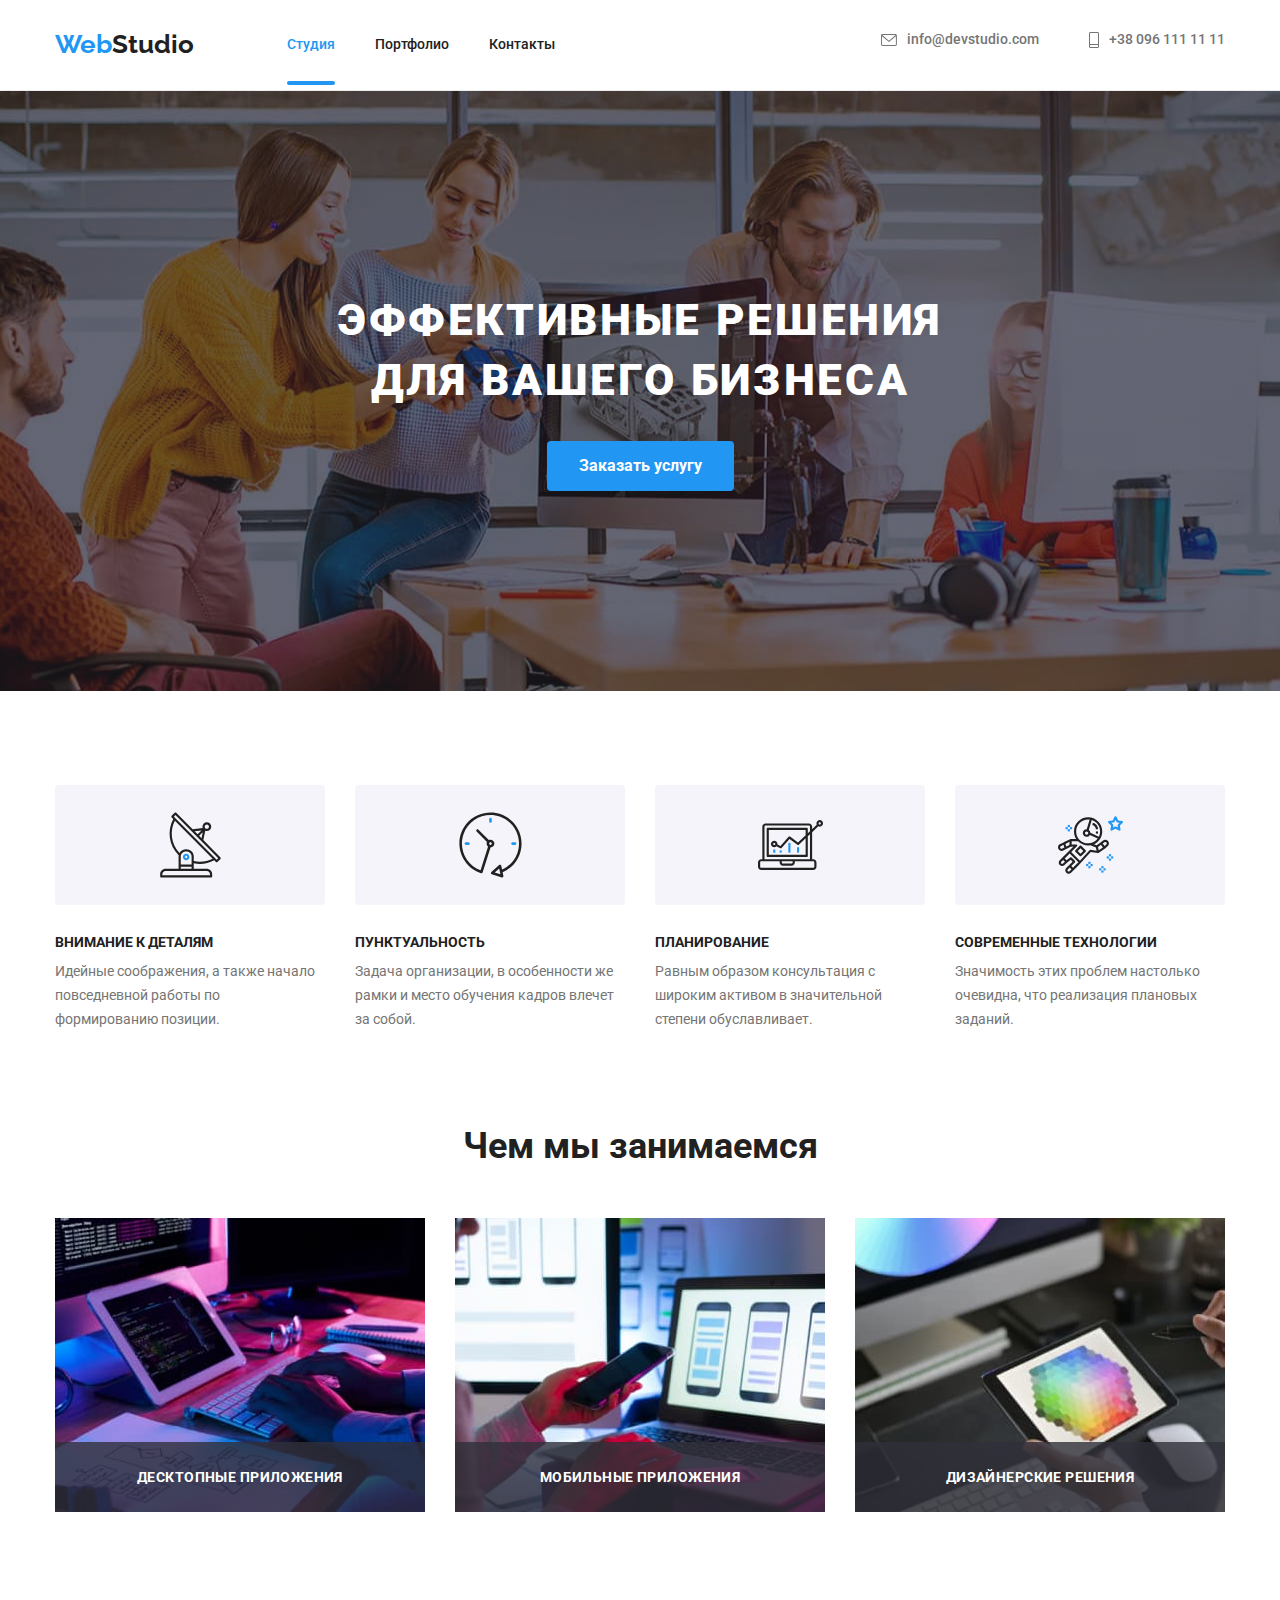
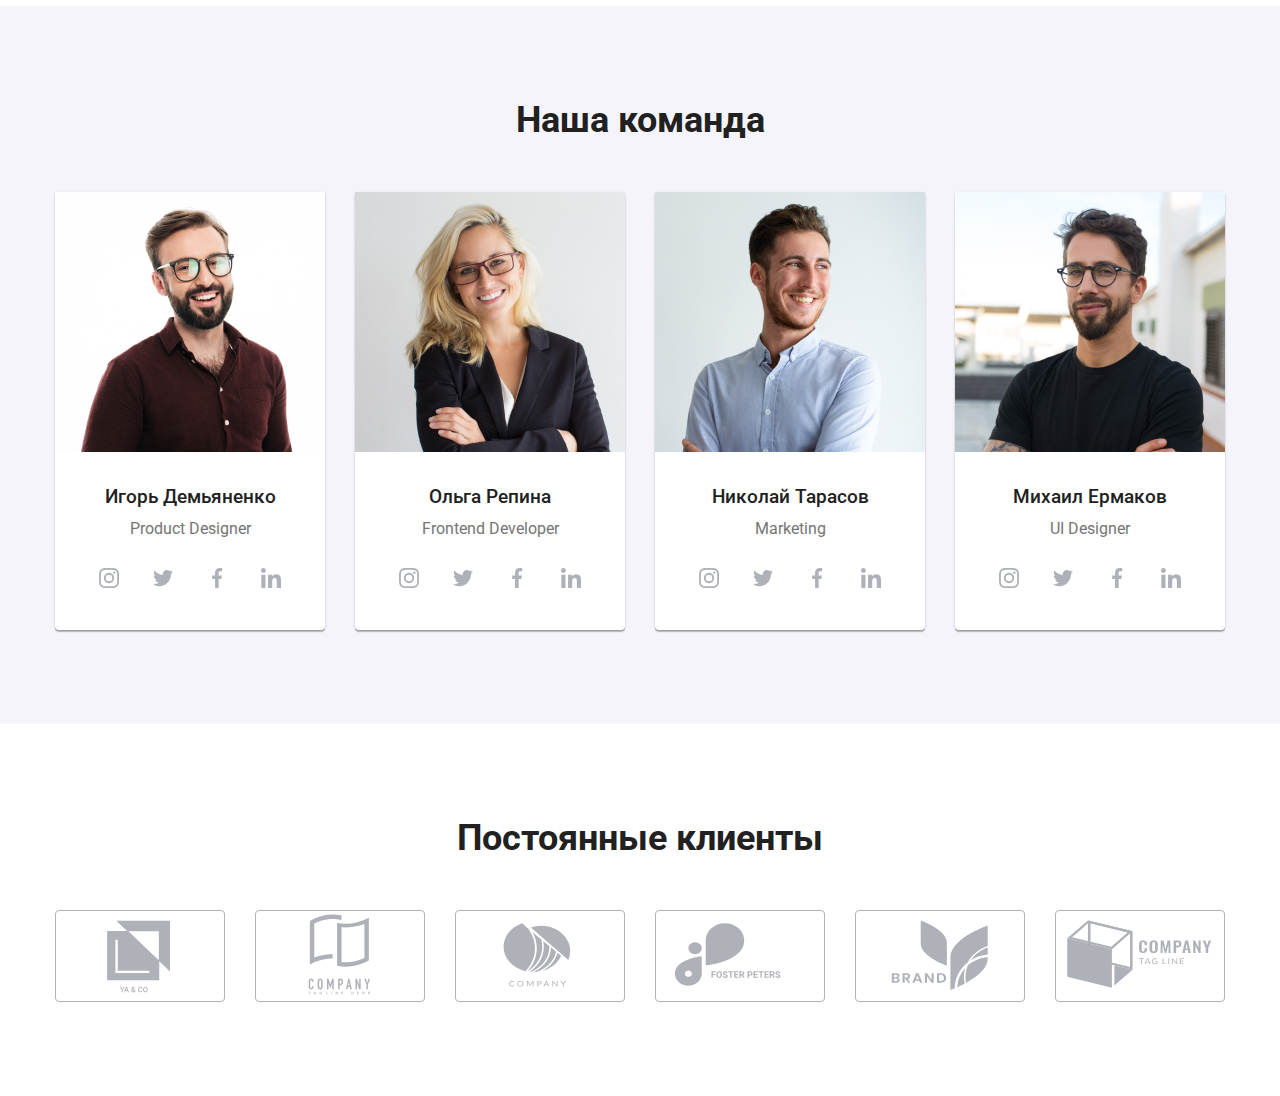
==== commit 7450db56: "add clients" ====
--- a/index.html
+++ b/index.html
@@ -227,6 +227,7 @@
                     </ul>
                 </div>
             </section>
+
             <section class="team">
                 <div class="conteiner">
                     <h2 class="team__caption">Наша команда</h2>
@@ -642,6 +643,116 @@
                                     </li>
                                 </ul>
                             </div>
+                        </li>
+                    </ul>
+                </div>
+            </section>
+
+            <section class="clients">
+                <div class="conteiner">
+                    <h2 class="clients__caption">Постоянные клиенты</h2>
+                    <ul class="clients__list">
+                        <li class="clients__item">
+                            <a
+                                class="clients__link"
+                                href="#"
+                                target="_blank"
+                                rel="noopener noreferrer"
+                                aria-label="іконка logo"
+                            >
+                                <svg
+                                    class="clients__icon"
+                                    width="170"
+                                    height="92"
+                                >
+                                    <use href="./images/icons.svg#logo"></use>
+                                </svg>
+                            </a>
+                        </li>
+                        <li class="clients__item">
+                            <a
+                                class="clients__link"
+                                href=""
+                                target="_blank"
+                                rel="noopener noreferrer"
+                                aria-label="іконка logo1"
+                            >
+                                <svg
+                                    class="clients__icon"
+                                    width="170"
+                                    height="92"
+                                >
+                                    <use href="./images/icons.svg#logo1"></use>
+                                </svg>
+                            </a>
+                        </li>
+                        <li class="clients__item">
+                            <a
+                                class="clients__link"
+                                href="#"
+                                target="_blank"
+                                rel="noopener noreferrer"
+                                aria-label="іконка logo2"
+                            >
+                                <svg
+                                    class="clients__icon"
+                                    width="170"
+                                    height="92"
+                                >
+                                    <use href="./images/icons.svg#logo2"></use>
+                                </svg>
+                            </a>
+                        </li>
+                        <li class="clients__item">
+                            <a
+                                class="clients__link"
+                                href="#"
+                                target="_blank"
+                                rel="noopener noreferrer"
+                                aria-label="іконка logo3"
+                            >
+                                <svg
+                                    class="clients__icon"
+                                    width="170"
+                                    height="92"
+                                >
+                                    <use href="./images/icons.svg#logo3"></use>
+                                </svg>
+                            </a>
+                        </li>
+                        <li class="clients__item">
+                            <a
+                                class="clients__link"
+                                href="#"
+                                target="_blank"
+                                rel="noopener noreferrer"
+                                aria-label="іконка logo4"
+                            >
+                                <svg
+                                    class="clients__icon"
+                                    width="170"
+                                    height="92"
+                                >
+                                    <use href="./images/icons.svg#logo4"></use>
+                                </svg>
+                            </a>
+                        </li>
+                        <li class="clients__item">
+                            <a
+                                class="clients__link"
+                                href="#"
+                                target="_blank"
+                                rel="noopener noreferrer"
+                                aria-label="іконка logo5"
+                            >
+                                <svg
+                                    class="clients__icon"
+                                    width="170"
+                                    height="92"
+                                >
+                                    <use href="./images/icons.svg#logo5"></use>
+                                </svg>
+                            </a>
                         </li>
                     </ul>
                 </div>
--- a/css/main.min.css
+++ b/css/main.min.css
@@ -1,2 +1,2 @@
-.footbar-contact,.menu,.contact-list,.mobile-menu__nav,.mobile-menu__contatcts,.mobile-menu__socials{font-family:Roboto, sans-serif;font-size:14px;line-height:1.14;-webkit-padding-start:0;padding-inline-start:0}.footbar-contact__link,.headbord__nav,.menu__link,.contact-list__link,.mobile-menu__link,.mobile-menu__link-phone,.mobile-menu__link-email,.mobile-menu__socials-link{color:var(--main-color);text-decoration:none;-webkit-transition-property:color;transition-property:color;-webkit-transition-duration:250ms;transition-duration:250ms;-webkit-transition-timing-function:cubic-bezier(0.4, 0, 0.2, 1);transition-timing-function:cubic-bezier(0.4, 0, 0.2, 1);font-family:"Roboto"}.footbar-contact__link:hover,.headbord__nav:hover,.menu__link:hover,.contact-list__link:hover,.mobile-menu__link:hover,.mobile-menu__link-phone:hover,.mobile-menu__link-email:hover,.mobile-menu__socials-link:hover,.footbar-contact__link:focus,.headbord__nav:focus,.menu__link:focus,.contact-list__link:focus,.mobile-menu__link:focus,.mobile-menu__link-phone:focus,.mobile-menu__link-email:focus,.mobile-menu__socials-link:focus{color:var(--accent-color)}.join__caption,.subscription__caption{margin-bottom:20px;font-weight:700;font-size:14px;line-height:16px;letter-spacing:0.03em;text-transform:uppercase;color:#ffffff}:root{--main-color: #212121;--accent-color: #2196F3;--secondary-color: #757575}.accent-text{color:var(--accent-color)}.secondary-text{color:var(--secondary-color)}body{color:var(--main-color);font-family:Roboto, sans-serif}.caption{font-weight:700;font-size:36px;line-height:1.16;text-align:center;-webkit-margin-before:0;margin-block-start:0;-webkit-margin-after:0;margin-block-end:0;margin-bottom:50px}.text{line-height:1.87}.description{line-height:1.71;font-size:14px}.btn{padding:6px 22px;cursor:pointer;font-size:16px;font-weight:500;line-height:1.62;font-family:inherit;border:unset}.list{font-family:Roboto, sans-serif;font-size:14px;line-height:1.14;-webkit-padding-start:0;padding-inline-start:0}.list .link{color:var(--main-color);text-decoration:none;-webkit-transition-property:color;transition-property:color;-webkit-transition-duration:250ms;transition-duration:250ms;-webkit-transition-timing-function:cubic-bezier(0.4, 0, 0.2, 1);transition-timing-function:cubic-bezier(0.4, 0, 0.2, 1)}.list .link:hover,.list .link:focus{color:var(--accent-color)}.font-medium{font-weight:500}.active{color:var(--accent-color)}p,h1,h2,h3,ul{-webkit-margin-before:0px;margin-block-start:0px;-webkit-margin-after:0px;margin-block-end:0px}ul{list-style:none}.benefits{padding-top:60px}@media screen and (min-width: 1200px){.benefits{padding-top:94px}}.benefits__caption{font-weight:700;font-size:36px;line-height:1.16;text-align:center;-webkit-margin-before:0;margin-block-start:0;-webkit-margin-after:0;margin-block-end:0;margin-bottom:50px}.benefits__caption--visually-hidden{position:absolute;width:1px;height:1px;margin:-1px;border:0;padding:0;white-space:nowrap;-webkit-clip-path:inset(100%);clip-path:inset(100%);clip:rect(0 0 0 0);overflow:hidden}.benefits__list{-webkit-margin-before:0px;margin-block-start:0px;-webkit-margin-after:0px;margin-block-end:0px;-webkit-padding-start:0px;padding-inline-start:0px}@media screen and (min-width: 768px){.benefits__list{display:-webkit-box;display:-ms-flexbox;display:flex}}@media screen and (min-width: 768px) and (max-width: 1200px){.benefits__list{-ms-flex-wrap:wrap;flex-wrap:wrap;-webkit-box-pack:justify;-ms-flex-pack:justify;justify-content:space-between}}@media screen and (max-width: 1199px){.benefits__item{margin-bottom:30px}}@media screen and (min-width: 768px) and (max-width: 1200px){.benefits__item{width:calc((100% - 4 * 15px) / 2)}}@media screen and (min-width: 1200px){.benefits__item{width:270px;margin-right:30px}}.benefits__item:last-child{margin-right:0}.benefits__icon-wrapper{display:-webkit-box;display:-ms-flexbox;display:flex;-webkit-box-pack:center;-ms-flex-pack:center;justify-content:center;-webkit-box-align:center;-ms-flex-align:center;align-items:center;height:120px;background:#f5f4fa;border-radius:4px;margin-bottom:30px}.benefits__icon{fill:currentColor}.benefits__title{font-weight:700;font-size:14px;line-height:1.14;text-transform:uppercase;margin-bottom:10px;text-align:center}@media screen and (min-width: 768px){.benefits__title{text-align:left}}.benefits__description{line-height:1.71;font-size:14px}.benefits__description--secondary-text{color:var(--secondary-color)}.benefits-icon{fill:currentColor}.benefits-icon-wrapper{display:-webkit-box;display:-ms-flexbox;display:flex;-webkit-box-pack:center;-ms-flex-pack:center;justify-content:center;-webkit-box-align:center;-ms-flex-align:center;align-items:center;height:120px;background:#f5f4fa;border-radius:4px;margin-bottom:30px}.servise{padding-top:94px;padding-bottom:94px;display:none}@media screen and (min-width: 1200px){.servise{display:block}}.servise__caption{font-weight:700;font-size:36px;line-height:1.16;text-align:center;-webkit-margin-before:0;margin-block-start:0;-webkit-margin-after:0;margin-block-end:0;margin-bottom:50px}.servise__list{display:-webkit-box;display:-ms-flexbox;display:flex;-webkit-margin-before:0px;margin-block-start:0px;-webkit-margin-after:0px;margin-block-end:0px;-webkit-padding-start:0px;padding-inline-start:0px}.servise__item{width:370px;display:-webkit-box;display:-ms-flexbox;display:flex;position:relative;margin-right:30px}.servise__item:last-child{margin-right:0}.servise__text{position:absolute;bottom:0;left:0;width:100%;height:70px;background-color:rgba(47,48,58,0.8);font-family:"Roboto";font-style:normal;font-weight:700;font-size:14px;line-height:16px;text-align:center;letter-spacing:0.03em;text-transform:uppercase;color:#ffffff;display:-webkit-box;display:-ms-flexbox;display:flex;-webkit-box-align:center;-ms-flex-align:center;align-items:center;-ms-flex-pack:distribute;justify-content:space-around}.clients{padding-top:94px;padding-bottom:94px}.clients__caption{font-weight:700;font-size:36px;line-height:1.16;text-align:center;-webkit-margin-before:0;margin-block-start:0;-webkit-margin-after:0;margin-block-end:0;margin-bottom:50px}.clients__list{display:-webkit-box;display:-ms-flexbox;display:flex;-webkit-box-pack:center;-ms-flex-pack:center;justify-content:center;-webkit-padding-start:0px;padding-inline-start:0px}.clients__item:not(:last-child){margin-right:30px}.clients__link:hover{border-color:var(--accent-color)}.clients__link:focus{border-color:var(--accent-color)}.clients__link:hover .clients__icon{fill:var(--accent-color)}.clients__link:focus .clients__icon{fill:var(--accent-color)}.clients__item{width:170px;height:92px}.clients__link{display:-webkit-box;display:-ms-flexbox;display:flex;-webkit-box-align:center;-ms-flex-align:center;align-items:center;-webkit-box-pack:center;-ms-flex-pack:center;justify-content:center;width:100%;height:100%;border:1px solid #afb1b8;border-radius:4px;-webkit-transition-property:border-color;transition-property:border-color;-webkit-transition-duration:250ms;transition-duration:250ms;-webkit-transition-timing-function:cubic-bezier(0.4, 0, 0.2, 1);transition-timing-function:cubic-bezier(0.4, 0, 0.2, 1)}.clients__icon{fill:#afb1b8;-webkit-transition-property:fill;transition-property:fill;-webkit-transition-duration:250ms;transition-duration:250ms;-webkit-transition-timing-function:cubic-bezier(0.4, 0, 0.2, 1);transition-timing-function:cubic-bezier(0.4, 0, 0.2, 1)}.modal{position:absolute;top:50%;left:50%;-webkit-transform:translate(-50%, -50%) scale(1);transform:translate(-50%, -50%) scale(1);-webkit-transition:-webkit-transform 250ms cubic-bezier(0.4, 0, 0.2, 1);transition:-webkit-transform 250ms cubic-bezier(0.4, 0, 0.2, 1);transition:transform 250ms cubic-bezier(0.4, 0, 0.2, 1);transition:transform 250ms cubic-bezier(0.4, 0, 0.2, 1), -webkit-transform 250ms cubic-bezier(0.4, 0, 0.2, 1);min-height:609px;min-width:450px;background-color:#ffffff;padding:40px}@media screen and (min-width: 1200px){.modal{min-height:581px;min-width:528px}}.modal__close-btn{position:absolute;top:8px;right:8px;margin:0px;padding:0px;border:0px;border-radius:50%;width:20px;height:20px;cursor:pointer}.modal__close-btn:hover .modal__close-icon,.modal__close-btn:focus .modal__close-icon{fill:var(--accent-color)}.modal__close-icon{fill:black;background-color:transparent}.modal__title{display:block;font-family:"Roboto";font-style:normal;font-weight:700;font-size:20px;line-height:23px;text-align:center;letter-spacing:0.03em;margin-bottom:12px;color:#212121}.backdrop{position:fixed;top:0;left:0;opacity:1;width:100%;height:100%;background:rgba(0,0,0,0.2);-webkit-transition:opacity 250ms cubic-bezier(0.4, 0, 0.2, 1),visibility 250ms cubic-bezier(0.4, 0, 0.2, 1);transition:opacity 250ms cubic-bezier(0.4, 0, 0.2, 1),visibility 250ms cubic-bezier(0.4, 0, 0.2, 1)}.backdrop.is-hidden{opacity:0;visibility:hidden;pointer-events:none}.backdrop.is-hidden .modal{-webkit-transform:translate(-50%, -50%) scale(0.9);transform:translate(-50%, -50%) scale(0.9)}.footbar{padding-top:60px;padding-bottom:60px;background-color:#2f303a}.footbar__container{display:-webkit-box;display:-ms-flexbox;display:flex;-webkit-box-align:baseline;-ms-flex-align:baseline;align-items:baseline}.footbar__logo{display:block;margin-bottom:20px;font-size:26px;font-weight:700;line-height:1.19;font-family:Raleway, sans-serif;text-decoration:none;color:#ffffff}.footbar-address{font-style:normal}.footbar-address__text{color:#ffffff;font-size:14px;line-height:1.71;margin-bottom:9px}.footbar-contact__item:not(:last-child){margin-bottom:9px}.footbar-contact__link{color:rgba(255,255,255,0.6)}.socials-list{display:-webkit-box;display:-ms-flexbox;display:flex;-webkit-box-pack:center;-ms-flex-pack:center;justify-content:center;text-align:center;-webkit-box-align:center;-ms-flex-align:center;align-items:center;-webkit-padding-start:0px;padding-inline-start:0px}.socials-list__item:not(:last-child){margin-right:10px}.socials-list__link{display:-webkit-box;display:-ms-flexbox;display:flex;-webkit-box-align:center;-ms-flex-align:center;align-items:center;-webkit-box-pack:center;-ms-flex-pack:center;justify-content:center;width:44px;height:44px;background-color:rgba(255,255,255,0.1);border-radius:50%;color:#ffffff}.socials-list__link:hover,.socials-list__link:focus{background-color:var(--accent-color);fill:#ffffff}.socials-list__link:hover .socials-list__icon,.socials-list__link:focus .socials-list__icon{fill:#ffffff}.socials-list__icon{fill:#ffffff}.join{margin-left:70px}.subscription{margin-left:93px}.subscription-form{display:-webkit-box;display:-ms-flexbox;display:flex}.subscription-form__email{width:358px;padding:15px 16px;border:1px solid rgba(255,255,255,0.3);-webkit-filter:drop-shadow(0px 4px 4px rgba(0,0,0,0.15));filter:drop-shadow(0px 4px 4px rgba(0,0,0,0.15));border-radius:4px;outline:transparent;background-color:transparent}.subscription-form__btn{display:-webkit-box;display:-ms-flexbox;display:flex;-webkit-box-align:center;-ms-flex-align:center;align-items:center;margin-left:12px;text-align:left;font-weight:700;font-size:16px;color:#ffffff;line-height:1.87;font-family:inherit;background-color:var(--accent-color);border-radius:4px;padding:10px 29px;border:unset}.subscription-form__icon{margin-left:10px;fill:#ffffff}.main-section{max-width:1600px;margin:0 auto;background-repeat:no-repeat;background-position:center 0;background-size:cover;color:#ffffff;background-color:#2f303a;text-align:center;padding-top:118px;padding-bottom:118px;background-image:-webkit-gradient(linear, left top, right top, from(rgba(47,48,58,0.4)), to(rgba(47,48,58,0.4))),-webkit-image-set(url("/images/mobile/overlay.jpg") 1x, url("/images/mobile/overlay-2x.jpg") 2x);background-image:linear-gradient(to right, rgba(47,48,58,0.4), rgba(47,48,58,0.4)),-webkit-image-set(url("/images/mobile/overlay.jpg") 1x, url("/images/mobile/overlay-2x.jpg") 2x);background-image:-webkit-gradient(linear, left top, right top, from(rgba(47,48,58,0.4)), to(rgba(47,48,58,0.4))),image-set("/images/mobile/overlay.jpg" 1x, "/images/mobile/overlay-2x.jpg" 2x);background-image:linear-gradient(to right, rgba(47,48,58,0.4), rgba(47,48,58,0.4)),image-set("/images/mobile/overlay.jpg" 1x, "/images/mobile/overlay-2x.jpg" 2x)}@media screen and (min-width: 768px){.main-section{background-image:-webkit-gradient(linear, left top, right top, from(rgba(47,48,58,0.4)), to(rgba(47,48,58,0.4))),-webkit-image-set(url("/images/tablet/overlay.jpg") 1x, url("/images/tablet/overlay-2x.jpg") 2x);background-image:linear-gradient(to right, rgba(47,48,58,0.4), rgba(47,48,58,0.4)),-webkit-image-set(url("/images/tablet/overlay.jpg") 1x, url("/images/tablet/overlay-2x.jpg") 2x);background-image:-webkit-gradient(linear, left top, right top, from(rgba(47,48,58,0.4)), to(rgba(47,48,58,0.4))),image-set("/images/tablet/overlay.jpg" 1x, "/images/tablet/overlay-2x.jpg" 2x);background-image:linear-gradient(to right, rgba(47,48,58,0.4), rgba(47,48,58,0.4)),image-set("/images/tablet/overlay.jpg" 1x, "/images/tablet/overlay-2x.jpg" 2x)}}@media screen and (min-width: 1200px){.main-section{padding-top:200px;padding-bottom:200px;background-image:-webkit-gradient(linear, left top, right top, from(rgba(47,48,58,0.4)), to(rgba(47,48,58,0.4))),-webkit-image-set(url("/images/overlay.jpg") 1x, url("/images/overlay-2x.jpg") 2x);background-image:linear-gradient(to right, rgba(47,48,58,0.4), rgba(47,48,58,0.4)),-webkit-image-set(url("/images/overlay.jpg") 1x, url("/images/overlay-2x.jpg") 2x);background-image:-webkit-gradient(linear, left top, right top, from(rgba(47,48,58,0.4)), to(rgba(47,48,58,0.4))),image-set("/images/overlay.jpg" 1x, "/images/overlay-2x.jpg" 2x);background-image:linear-gradient(to right, rgba(47,48,58,0.4), rgba(47,48,58,0.4)),image-set("/images/overlay.jpg" 1x, "/images/overlay-2x.jpg" 2x)}}.main-section__description{font-family:"Roboto";font-weight:900;font-size:26px;line-height:42px;width:360px;text-align:center;letter-spacing:0.06em;text-transform:uppercase;margin:0px auto 30px auto}@media screen and (min-width: 1200px){.main-section__description{font-size:44px;line-height:1.36;width:696px}}.main-section__btn{cursor:pointer;font-weight:700;font-size:16px;color:#ffffff;line-height:1.87;font-family:inherit;background-color:var(--accent-color);border-radius:4px;padding:10px 32px;border:unset}.team{padding-top:60px;padding-bottom:60px;background:#f5f4fa}@media screen and (min-width: 1200px){.team{padding-top:94px;padding-bottom:94px}}.team__caption{font-weight:700;font-size:36px;line-height:1.16;text-align:center;-webkit-margin-before:0;margin-block-start:0;-webkit-margin-after:0;margin-block-end:0;margin-bottom:50px}.team__list{display:block;-webkit-margin-before:0px;margin-block-start:0px;-webkit-margin-after:0px;margin-block-end:0px;-webkit-padding-start:0px;padding-inline-start:0px}@media screen and (min-width: 768px){.team__list{display:-webkit-box;display:-ms-flexbox;display:flex}}@media screen and (min-width: 768px) and (max-width: 1200px){.team__list{-ms-flex-wrap:wrap;flex-wrap:wrap;-webkit-box-pack:justify;-ms-flex-pack:justify;justify-content:space-between}}.team__list .team__link{text-align:center}.team__link{-webkit-box-shadow:0px 1px 3px rgba(0,0,0,0.12),0px 1px 1px rgba(0,0,0,0.14),0px 2px 1px rgba(0,0,0,0.2);box-shadow:0px 1px 3px rgba(0,0,0,0.12),0px 1px 1px rgba(0,0,0,0.14),0px 2px 1px rgba(0,0,0,0.2);border-radius:0px 0px 4px 4px;background-color:#ffffff}@media screen and (max-width: 1199px){.team__link{margin-bottom:30px}}@media screen and (min-width: 768px) and (max-width: 1200px){.team__link{-ms-flex-preferred-size:calc((100% - 4 * 15px) / 2);flex-basis:calc((100% - 4 * 15px) / 2)}}@media screen and (min-width: 1200px){.team__link{width:270px;margin-right:30px}}@media screen and (min-width: 1200px){.team__list .team__link:not(:last-child){margin-right:30px}}.team__desc{padding-top:30px;padding-bottom:30px}.team__name{font-weight:500;line-height:1.18;margin-bottom:10px}.team__position{font-size:16px;line-height:1.35;margin-bottom:16px}.team__socials{display:-webkit-box;display:-ms-flexbox;display:flex;-webkit-box-pack:center;-ms-flex-pack:center;justify-content:center;-webkit-box-align:center;-ms-flex-align:center;align-items:center;-webkit-padding-start:0px;padding-inline-start:0px}.team__socials-item:not(:last-child){margin-right:10px}.team__socials-link{display:-webkit-box;display:-ms-flexbox;display:flex;-webkit-box-align:center;-ms-flex-align:center;align-items:center;-webkit-box-pack:center;-ms-flex-pack:center;justify-content:center;width:44px;height:44px;background-color:#ffffff;border-radius:50%;color:var(--secondary-color);-webkit-transition-property:background-color;transition-property:background-color;-webkit-transition-duration:250ms;transition-duration:250ms;-webkit-transition-timing-function:cubic-bezier(0.4, 0, 0.2, 1);transition-timing-function:cubic-bezier(0.4, 0, 0.2, 1)}.team__icon{fill:#afb1b8;-webkit-transition-property:fill;transition-property:fill;-webkit-transition-duration:250ms;transition-duration:250ms;-webkit-transition-timing-function:cubic-bezier(0.4, 0, 0.2, 1);transition-timing-function:cubic-bezier(0.4, 0, 0.2, 1)}.team__socials-link:hover,.team__socials-link:focus{background-color:var(--accent-color)}.team__socials-link:hover .team__icon,.team__socials-link:focus .team__icon{fill:#ffffff}.heading{margin-bottom:50px}.project{display:-webkit-box;display:-ms-flexbox;display:flex;-ms-flex-wrap:wrap;flex-wrap:wrap;-webkit-padding-start:0px;padding-inline-start:0px}.project__link:hover,.project__link:focus{-webkit-box-shadow:0px 3px 1px rgba(0,0,0,0.1),0px 1px 2px rgba(0,0,0,0.08),0px 2px 2px rgba(0,0,0,0.12);box-shadow:0px 3px 1px rgba(0,0,0,0.1),0px 1px 2px rgba(0,0,0,0.08),0px 2px 2px rgba(0,0,0,0.12)}.project__link{-webkit-transition-property:-webkit-box-shadow;transition-property:-webkit-box-shadow;transition-property:box-shadow;transition-property:box-shadow, -webkit-box-shadow;-webkit-transition-duration:250ms;transition-duration:250ms;-webkit-transition-timing-function:cubic-bezier(0.4, 0, 0.2, 1);transition-timing-function:cubic-bezier(0.4, 0, 0.2, 1)}.project__item{margin-right:30px;margin-bottom:30px}.project__link{text-decoration:none;display:block}.project__desc{position:relative;overflow:hidden}.project__overlay{display:inline-block;content:"";position:absolute;top:0;left:0;width:100%;height:100%;opacity:0;background:rgba(33,150,243,0.9);-webkit-transform:translateY(100%);transform:translateY(100%);-webkit-transition:opacity 250ms cubic-bezier(0.4, 0, 0.2, 1),-webkit-transform 250ms cubic-bezier(0.4, 0, 0.2, 1);transition:opacity 250ms cubic-bezier(0.4, 0, 0.2, 1),-webkit-transform 250ms cubic-bezier(0.4, 0, 0.2, 1);transition:transform 250ms cubic-bezier(0.4, 0, 0.2, 1),opacity 250ms cubic-bezier(0.4, 0, 0.2, 1);transition:transform 250ms cubic-bezier(0.4, 0, 0.2, 1),opacity 250ms cubic-bezier(0.4, 0, 0.2, 1),-webkit-transform 250ms cubic-bezier(0.4, 0, 0.2, 1)}.project__link:hover .project__overlay,.project__link:focus .project__overlay{-webkit-transform:translateY(0);transform:translateY(0);opacity:1;-webkit-transition:-webkit-transform 250ms cubic-bezier(0.4, 0, 0.2, 1);transition:-webkit-transform 250ms cubic-bezier(0.4, 0, 0.2, 1);transition:transform 250ms cubic-bezier(0.4, 0, 0.2, 1);transition:transform 250ms cubic-bezier(0.4, 0, 0.2, 1), -webkit-transform 250ms cubic-bezier(0.4, 0, 0.2, 1)}.project__description{padding:63px 24px;font-family:"Roboto";font-style:normal;font-weight:400;font-size:18px;line-height:28px;letter-spacing:0.03em;color:#ffffff}.project__item:nth-child(3n){margin-right:0px}.project__item:nth-last-child(-n+3){margin-bottom:0px}.project__elements{padding:20px 24px;border:solid #eeeeee;border-width:0px 1px 1px 1px;text-decoration:none}.project__heading{font-weight:700;font-size:18px;line-height:2;margin-bottom:4px;color:#212121}.project__text{line-height:1.87}.catalog{padding-top:94px;padding-bottom:94px}.catalog__list{display:-webkit-box;display:-ms-flexbox;display:flex;-webkit-box-align:center;-ms-flex-align:center;align-items:center;-webkit-box-pack:center;-ms-flex-pack:center;justify-content:center;margin-bottom:50px;font-family:Roboto, sans-serif;font-size:14px;line-height:1.14;-webkit-padding-start:0;padding-inline-start:0}.catalog__item{margin-right:8px}.catalog__item:last-child{margin-right:0px}.catalog__btn{border-radius:4px;padding:6px 22px;cursor:pointer;font-size:16px;font-weight:500;line-height:1.62;font-family:inherit;border:unset;-webkit-transition-property:background-color, color, shadow;transition-property:background-color, color, shadow;-webkit-transition-duration:250ms;transition-duration:250ms;-webkit-transition-timing-function:cubic-bezier(0.4, 0, 0.2, 1);transition-timing-function:cubic-bezier(0.4, 0, 0.2, 1)}.catalog__btn:hover,.catalog__btn:focus{color:#ffffff;background-color:var(--accent-color);-webkit-box-shadow:0px 3px 1px rgba(0,0,0,0.1),0px 1px 2px rgba(0,0,0,0.08),0px 2px 2px rgba(0,0,0,0.12);box-shadow:0px 3px 1px rgba(0,0,0,0.1),0px 1px 2px rgba(0,0,0,0.08),0px 2px 2px rgba(0,0,0,0.12)}.catalog__btn--active{border:unset;cursor:pointer;font-size:16px;color:#ffffff;font-family:inherit;border-radius:4px;background-color:var(--accent-color)}.catalog__btn--active:hover,.catalog__btn--active:focus{-webkit-box-shadow:0px 3px 1px rgba(0,0,0,0.1),0px 1px 2px rgba(0,0,0,0.08),0px 2px 2px rgba(0,0,0,0.12);box-shadow:0px 3px 1px rgba(0,0,0,0.1),0px 1px 2px rgba(0,0,0,0.08),0px 2px 2px rgba(0,0,0,0.12);border-radius:4px}.headbord{position:relative;border-bottom:1px solid #ececec}.headbord__nav{display:-webkit-box;display:-ms-flexbox;display:flex;-webkit-box-align:center;-ms-flex-align:center;align-items:center;-webkit-box-pack:justify;-ms-flex-pack:justify;justify-content:space-between}.headbord__logo{color:var(--main-color);text-decoration:none;padding-top:24px;padding-bottom:25px;margin-right:93px;font-size:26px;font-weight:700;line-height:1.19;font-family:Raleway, sans-serif}.menu{display:none}@media screen and (min-width: 768px){.menu{display:-webkit-box;display:-ms-flexbox;display:flex}}.menu__item:not(:last-child){margin-right:40px}.menu__link{display:block;position:relative;padding-top:32px;padding-bottom:32px}.menu__link--active{color:var(--accent-color)}.menu__link--active::after{content:"";position:absolute;left:0;bottom:0;display:block;width:100%;height:4px;background:#2196f3;border-radius:2px}.contact-list{display:none;margin-left:auto;-webkit-margin-before:0px;margin-block-start:0px;-webkit-margin-after:0px;margin-block-end:0px}@media screen and (min-width: 768px){.contact-list{display:block}.contact-list__item:not(:last-child){margin-bottom:10px}}@media screen and (min-width: 1200px){.contact-list{display:-webkit-box;display:-ms-flexbox;display:flex}.contact-list__item+.contact-list__item{margin-left:50px}}.contact-list__link{color:var(--secondary-color);display:-webkit-box;display:-ms-flexbox;display:flex;-webkit-box-align:center;-ms-flex-align:center;align-items:center}@media screen and (min-width: 1200px){.contact-list__link{padding-top:32px;padding-bottom:32px}}.contact-list__icon{fill:currentColor;margin-right:10px}.contact-list__icon:hover,.contact-list__icon:focus{color:var(--accent-color)}.menu-button{display:-webkit-inline-box;display:-ms-inline-flexbox;display:inline-flex;z-index:3;margin:0;padding:0;border:none;background-color:transparent}@media screen and (min-width: 768px){.menu-button{display:none}}.menu-button:hover .menu-button__icon,.menu-button:focus .menu-button__icon{fill:var(--accent-color)}.menu-button .icon-close{display:none}.menu-button.is-open .icon-close{display:block}.menu-button.is-open .icon-menu{display:none}.contact-form__group{display:block;margin-bottom:10px;position:relative}.contact-form:nth-child(4){margin-bottom:20px}.contact-form__group:hover .contact-form__icon,.contact-form__group:focus .contact-form__icon{fill:var(--accent-color)}.contact-form__group:nth-child(4){margin-bottom:20px}.contact-form__label{display:block;font-family:"Roboto";font-style:normal;font-size:12px;line-height:14px;letter-spacing:0.01em;color:#757575;margin-bottom:4px}.contact-form__wrapper{position:relative}.contact-form__input,.contact-form__textarea{width:100%;padding:12px 42px;border:1px solid rgba(33,33,33,0.2);border-radius:4px;outline:transparent;cursor:pointer;-webkit-transition:border-color 250ms cubic-bezier(0.4, 0, 0.2, 1);transition:border-color 250ms cubic-bezier(0.4, 0, 0.2, 1)}.contact-form__input:hover,.contact-form__textarea:hover,.contact-form__input:focus,.contact-form__textarea:focus{border-color:var(--accent-color)}.contact-form__textarea{padding:12px 16px;font-family:"Roboto";font-size:12px;line-height:1.16;letter-spacing:0.01em;resize:none}.contact-form__icon{position:absolute;top:50%;-webkit-transform:translateY(-50%);transform:translateY(-50%);bottom:15px;left:10px;fill:#212121;-webkit-transition:fill 250ms cubic-bezier(0.4, 0, 0.2, 1);transition:fill 250ms cubic-bezier(0.4, 0, 0.2, 1)}.contact-form__policy-group{display:-webkit-box;display:-ms-flexbox;display:flex;white-space:nowrap;-webkit-box-align:center;-ms-flex-align:center;align-items:center;-webkit-box-pack:start;-ms-flex-pack:start;justify-content:start;padding:10px 1px;margin-bottom:30px}.contact-form__policy-description{-webkit-box-pack:center;-ms-flex-pack:center;justify-content:center;font-family:"Roboto";font-size:12px;line-height:1.16;letter-spacing:0.03em;color:#757575}@media screen and (min-width: 1200px){.contact-form__policy-description{font-size:14px;line-height:1.71;text-align:center}}.contact-form__policy-description-link{color:var(--accent-color)}.contact-form__checkbox--visually-hidden{position:absolute;width:1px;height:1px;margin:-1px;border:0;padding:0;white-space:nowrap;-webkit-clip-path:inset(100%);clip-path:inset(100%);clip:rect(0 0 0 0);overflow:hidden}.contact-form__custom-checkbox{width:16px;height:15px;margin-right:9px;display:-webkit-box;display:-ms-flexbox;display:flex;-webkit-box-align:center;-ms-flex-align:center;align-items:center;-webkit-box-pack:center;-ms-flex-pack:center;justify-content:center;border-radius:2px;outline:2px solid #212121;outline-offset:-2px;-webkit-transition:background-color 250ms cubic-bezier(0.4, 0, 0.2, 1);transition:background-color 250ms cubic-bezier(0.4, 0, 0.2, 1)}.contact-form__custom-checkbox-icon{opacity:0;-webkit-transition:opacity 250ms cubic-bezier(0.4, 0, 0.2, 1);transition:opacity 250ms cubic-bezier(0.4, 0, 0.2, 1)}.contact-form__checkbox:checked+.contact-form__custom-checkbox{background-color:#2196f3;outline:2px solid #2196f3}.contact-form__checkbox:focus+.contact-form__custom-checkbox{border-color:#2196f3;outline:2px solid #2196f3}.contact-form__checkbox:checked+.contact-form__custom-checkbox .contact-form__custom-checkbox-icon{opacity:1}.contact-form__btn-inner{text-align:center}.contact-form__btn{cursor:pointer;font-weight:700;font-size:16px;color:#ffffff;line-height:1.87;font-family:inherit;background-color:var(--accent-color);border-radius:4px;padding:10px 32px;border:unset}.mobile-menu{position:fixed;top:0;left:0;width:100%;height:100%;padding:48px 0 48px 40px;display:none;font-weight:500;font-family:"Roboto";letter-spacing:0.02em;-webkit-box-orient:vertical;-webkit-box-direction:normal;-ms-flex-direction:column;flex-direction:column;background-color:#fff}@media screen and (min-width: 768px){.mobile-menu{display:none}}.mobile-menu__item:not(:last-child){margin-bottom:36px}.mobile-menu__link{font-size:40px;line-height:47px}.mobile-menu__link--active{color:var(--accent-color)}.mobile-menu__link-phone{font-size:34px;line-height:40px;color:var(--accent-color)}.mobile-menu__link-email{font-size:24px;line-height:28px;color:var(--secondary-color)}.mobile-menu.is-open{display:-webkit-box;display:-ms-flexbox;display:flex}.mobile-menu__contatcts{margin-top:302px}.mobile-menu__comunication-phone{margin-bottom:32px;font-size:34px;line-height:40px;text-decoration:none}.mobile-menu__comunication-email{margin-bottom:64px;font-size:34px;line-height:40px;text-decoration:none}.mobile-menu__socials{display:-webkit-box;display:-ms-flexbox;display:flex}.mobile-menu__socials-item{font-size:18px;line-height:22px;color:var(--accent-color);text-decoration:none}.mobile-menu__socials-item+.mobile-menu__socials-item::before{content:"\|";color:rgba(33,33,33,0.2);-webkit-transform:rotate(90deg);transform:rotate(90deg)}.mobile-menu__socials-link{font-size:18px;line-height:22px;color:var(--accent-color)}.mobile-menu__socials-item:not(:last-child){margin-right:10px}.conteiner{padding:0px 15px;margin:0 auto}@media screen and (min-width: 480px){.conteiner{width:480px}}@media screen and (min-width: 768px){.conteiner{width:768px}}@media screen and (min-width: 1200px){.conteiner{width:1200px}}@media screen and (min-width: 768px){.conteiner--centered{display:-webkit-box;display:-ms-flexbox;display:flex;-webkit-box-align:center;-ms-flex-align:center;align-items:center}}.conteiner__title--visually-hidden{position:absolute;width:1px;height:1px;margin:-1px;border:0;padding:0;white-space:nowrap;-webkit-clip-path:inset(100%);clip-path:inset(100%);clip:rect(0 0 0 0);overflow:hidden}
+.clients__list,.footbar-contact,.menu,.contact-list,.mobile-menu__nav,.mobile-menu__contatcts,.mobile-menu__socials{font-family:Roboto, sans-serif;font-size:14px;line-height:1.14;-webkit-padding-start:0;padding-inline-start:0}.footbar-contact__link,.headbord__nav,.menu__link,.contact-list__link,.mobile-menu__link,.mobile-menu__link-phone,.mobile-menu__link-email,.mobile-menu__socials-link{color:var(--main-color);text-decoration:none;-webkit-transition-property:color;transition-property:color;-webkit-transition-duration:250ms;transition-duration:250ms;-webkit-transition-timing-function:cubic-bezier(0.4, 0, 0.2, 1);transition-timing-function:cubic-bezier(0.4, 0, 0.2, 1);font-family:"Roboto"}.footbar-contact__link:hover,.headbord__nav:hover,.menu__link:hover,.contact-list__link:hover,.mobile-menu__link:hover,.mobile-menu__link-phone:hover,.mobile-menu__link-email:hover,.mobile-menu__socials-link:hover,.footbar-contact__link:focus,.headbord__nav:focus,.menu__link:focus,.contact-list__link:focus,.mobile-menu__link:focus,.mobile-menu__link-phone:focus,.mobile-menu__link-email:focus,.mobile-menu__socials-link:focus{color:var(--accent-color)}.join__caption,.subscription__caption{margin-bottom:20px;font-weight:700;font-size:14px;line-height:16px;letter-spacing:0.03em;text-transform:uppercase;color:#ffffff}:root{--main-color: #212121;--accent-color: #2196F3;--secondary-color: #757575}.accent-text{color:var(--accent-color)}.secondary-text{color:var(--secondary-color)}body{color:var(--main-color);font-family:Roboto, sans-serif}.caption{font-weight:700;font-size:36px;line-height:1.16;text-align:center;-webkit-margin-before:0;margin-block-start:0;-webkit-margin-after:0;margin-block-end:0;margin-bottom:50px}.text{line-height:1.87}.description{line-height:1.71;font-size:14px}.btn{padding:6px 22px;cursor:pointer;font-size:16px;font-weight:500;line-height:1.62;font-family:inherit;border:unset}.list{font-family:Roboto, sans-serif;font-size:14px;line-height:1.14;-webkit-padding-start:0;padding-inline-start:0}.list .link{color:var(--main-color);text-decoration:none;-webkit-transition-property:color;transition-property:color;-webkit-transition-duration:250ms;transition-duration:250ms;-webkit-transition-timing-function:cubic-bezier(0.4, 0, 0.2, 1);transition-timing-function:cubic-bezier(0.4, 0, 0.2, 1)}.list .link:hover,.list .link:focus{color:var(--accent-color)}.font-medium{font-weight:500}.active{color:var(--accent-color)}p,h1,h2,h3,ul{-webkit-margin-before:0px;margin-block-start:0px;-webkit-margin-after:0px;margin-block-end:0px}ul{list-style:none}.benefits{padding-top:60px}@media screen and (min-width: 1200px){.benefits{padding-top:94px}}.benefits__caption{font-weight:700;font-size:36px;line-height:1.16;text-align:center;-webkit-margin-before:0;margin-block-start:0;-webkit-margin-after:0;margin-block-end:0;margin-bottom:50px}.benefits__caption--visually-hidden{position:absolute;width:1px;height:1px;margin:-1px;border:0;padding:0;white-space:nowrap;-webkit-clip-path:inset(100%);clip-path:inset(100%);clip:rect(0 0 0 0);overflow:hidden}.benefits__list{-webkit-margin-before:0px;margin-block-start:0px;-webkit-margin-after:0px;margin-block-end:0px;-webkit-padding-start:0px;padding-inline-start:0px}@media screen and (min-width: 768px){.benefits__list{display:-webkit-box;display:-ms-flexbox;display:flex}}@media screen and (min-width: 768px) and (max-width: 1200px){.benefits__list{-ms-flex-wrap:wrap;flex-wrap:wrap;-webkit-box-pack:justify;-ms-flex-pack:justify;justify-content:space-between}}@media screen and (max-width: 1199px){.benefits__item{margin-bottom:30px}}@media screen and (min-width: 768px) and (max-width: 1200px){.benefits__item{width:calc((100% - 4 * 15px) / 2)}}@media screen and (min-width: 1200px){.benefits__item{width:270px;margin-right:30px}}.benefits__item:last-child{margin-right:0}.benefits__icon-wrapper{display:-webkit-box;display:-ms-flexbox;display:flex;-webkit-box-pack:center;-ms-flex-pack:center;justify-content:center;-webkit-box-align:center;-ms-flex-align:center;align-items:center;height:120px;background:#f5f4fa;border-radius:4px;margin-bottom:30px}.benefits__icon{fill:currentColor}.benefits__title{font-weight:700;font-size:14px;line-height:1.14;text-transform:uppercase;margin-bottom:10px;text-align:center}@media screen and (min-width: 768px){.benefits__title{text-align:left}}.benefits__description{line-height:1.71;font-size:14px}.benefits__description--secondary-text{color:var(--secondary-color)}.benefits-icon{fill:currentColor}.benefits-icon-wrapper{display:-webkit-box;display:-ms-flexbox;display:flex;-webkit-box-pack:center;-ms-flex-pack:center;justify-content:center;-webkit-box-align:center;-ms-flex-align:center;align-items:center;height:120px;background:#f5f4fa;border-radius:4px;margin-bottom:30px}.servise{padding-top:94px;padding-bottom:94px;display:none}@media screen and (min-width: 1200px){.servise{display:block}}.servise__caption{font-weight:700;font-size:36px;line-height:1.16;text-align:center;-webkit-margin-before:0;margin-block-start:0;-webkit-margin-after:0;margin-block-end:0;margin-bottom:50px}.servise__list{display:-webkit-box;display:-ms-flexbox;display:flex;-webkit-margin-before:0px;margin-block-start:0px;-webkit-margin-after:0px;margin-block-end:0px;-webkit-padding-start:0px;padding-inline-start:0px}.servise__item{width:370px;display:-webkit-box;display:-ms-flexbox;display:flex;position:relative;margin-right:30px}.servise__item:last-child{margin-right:0}.servise__text{position:absolute;bottom:0;left:0;width:100%;height:70px;background-color:rgba(47,48,58,0.8);font-family:"Roboto";font-style:normal;font-weight:700;font-size:14px;line-height:16px;text-align:center;letter-spacing:0.03em;text-transform:uppercase;color:#ffffff;display:-webkit-box;display:-ms-flexbox;display:flex;-webkit-box-align:center;-ms-flex-align:center;align-items:center;-ms-flex-pack:distribute;justify-content:space-around}.clients{padding-top:60px;padding-bottom:60px}@media screen and (min-width: 1200px){.clients{padding-top:94px;padding-bottom:94px}}.clients__caption{font-weight:700;font-size:36px;line-height:1.16;text-align:center;-webkit-margin-before:0;margin-block-start:0;-webkit-margin-after:0;margin-block-end:0;margin-bottom:30px}@media screen and (min-width: 1200px){.clients__caption{margin-bottom:50px}}.clients__list{display:-webkit-box;display:-ms-flexbox;display:flex;-ms-flex-wrap:wrap;flex-wrap:wrap;margin:-15px}@media screen and (min-width: 1200px){.clients__list{margin:0px;-ms-flex-wrap:nowrap;flex-wrap:nowrap;-webkit-box-pack:center;-ms-flex-pack:center;justify-content:center;-webkit-padding-start:0px;padding-inline-start:0px}}@media screen and (min-width: 1200px){.clients__item:not(:last-child){margin-right:30px}}.clients__link:hover{border-color:var(--accent-color)}.clients__link:focus{border-color:var(--accent-color)}.clients__link:hover .clients__icon{fill:var(--accent-color)}.clients__link:focus .clients__icon{fill:var(--accent-color)}.clients__item{-ms-flex-preferred-size:calc((100% - 4 * 15px) / 2);flex-basis:calc((100% - 4 * 15px) / 2);margin:15px}@media screen and (min-width: 768px){.clients__item{-ms-flex-preferred-size:calc((100% - 6 * 15px) / 3);flex-basis:calc((100% - 6 * 15px) / 3);margin:15px}}@media screen and (min-width: 1200px){.clients__item{width:170px;height:92px;margin:0px}}.clients__link{display:-webkit-box;display:-ms-flexbox;display:flex;-webkit-box-align:center;-ms-flex-align:center;align-items:center;-webkit-box-pack:center;-ms-flex-pack:center;justify-content:center;width:100%;height:100%;border:1px solid #afb1b8;border-radius:4px;-webkit-transition-property:border-color;transition-property:border-color;-webkit-transition-duration:250ms;transition-duration:250ms;-webkit-transition-timing-function:cubic-bezier(0.4, 0, 0.2, 1);transition-timing-function:cubic-bezier(0.4, 0, 0.2, 1)}.clients__icon{fill:#afb1b8;-webkit-transition-property:fill;transition-property:fill;-webkit-transition-duration:250ms;transition-duration:250ms;-webkit-transition-timing-function:cubic-bezier(0.4, 0, 0.2, 1);transition-timing-function:cubic-bezier(0.4, 0, 0.2, 1)}.modal{position:absolute;top:50%;left:50%;-webkit-transform:translate(-50%, -50%) scale(1);transform:translate(-50%, -50%) scale(1);-webkit-transition:-webkit-transform 250ms cubic-bezier(0.4, 0, 0.2, 1);transition:-webkit-transform 250ms cubic-bezier(0.4, 0, 0.2, 1);transition:transform 250ms cubic-bezier(0.4, 0, 0.2, 1);transition:transform 250ms cubic-bezier(0.4, 0, 0.2, 1), -webkit-transform 250ms cubic-bezier(0.4, 0, 0.2, 1);min-height:609px;min-width:450px;background-color:#ffffff;padding:40px}@media screen and (min-width: 1200px){.modal{min-height:581px;min-width:528px}}.modal__close-btn{position:absolute;top:8px;right:8px;margin:0px;padding:0px;border:0px;border-radius:50%;width:20px;height:20px;cursor:pointer}.modal__close-btn:hover .modal__close-icon,.modal__close-btn:focus .modal__close-icon{fill:var(--accent-color)}.modal__close-icon{fill:black;background-color:transparent}.modal__title{display:block;font-family:"Roboto";font-style:normal;font-weight:700;font-size:20px;line-height:23px;text-align:center;letter-spacing:0.03em;margin-bottom:12px;color:#212121}.backdrop{position:fixed;top:0;left:0;opacity:1;width:100%;height:100%;background:rgba(0,0,0,0.2);-webkit-transition:opacity 250ms cubic-bezier(0.4, 0, 0.2, 1),visibility 250ms cubic-bezier(0.4, 0, 0.2, 1);transition:opacity 250ms cubic-bezier(0.4, 0, 0.2, 1),visibility 250ms cubic-bezier(0.4, 0, 0.2, 1)}.backdrop.is-hidden{opacity:0;visibility:hidden;pointer-events:none}.backdrop.is-hidden .modal{-webkit-transform:translate(-50%, -50%) scale(0.9);transform:translate(-50%, -50%) scale(0.9)}.footbar{padding-top:60px;padding-bottom:60px;background-color:#2f303a}.footbar__container{display:-webkit-box;display:-ms-flexbox;display:flex;-webkit-box-align:baseline;-ms-flex-align:baseline;align-items:baseline}.footbar__logo{display:block;margin-bottom:20px;font-size:26px;font-weight:700;line-height:1.19;font-family:Raleway, sans-serif;text-decoration:none;color:#ffffff}.footbar-address{font-style:normal}.footbar-address__text{color:#ffffff;font-size:14px;line-height:1.71;margin-bottom:9px}.footbar-contact__item:not(:last-child){margin-bottom:9px}.footbar-contact__link{color:rgba(255,255,255,0.6)}.socials-list{display:-webkit-box;display:-ms-flexbox;display:flex;-webkit-box-pack:center;-ms-flex-pack:center;justify-content:center;text-align:center;-webkit-box-align:center;-ms-flex-align:center;align-items:center;-webkit-padding-start:0px;padding-inline-start:0px}.socials-list__item:not(:last-child){margin-right:10px}.socials-list__link{display:-webkit-box;display:-ms-flexbox;display:flex;-webkit-box-align:center;-ms-flex-align:center;align-items:center;-webkit-box-pack:center;-ms-flex-pack:center;justify-content:center;width:44px;height:44px;background-color:rgba(255,255,255,0.1);border-radius:50%;color:#ffffff}.socials-list__link:hover,.socials-list__link:focus{background-color:var(--accent-color);fill:#ffffff}.socials-list__link:hover .socials-list__icon,.socials-list__link:focus .socials-list__icon{fill:#ffffff}.socials-list__icon{fill:#ffffff}.join{margin-left:70px}.subscription{margin-left:93px}.subscription-form{display:-webkit-box;display:-ms-flexbox;display:flex}.subscription-form__email{width:358px;padding:15px 16px;border:1px solid rgba(255,255,255,0.3);-webkit-filter:drop-shadow(0px 4px 4px rgba(0,0,0,0.15));filter:drop-shadow(0px 4px 4px rgba(0,0,0,0.15));border-radius:4px;outline:transparent;background-color:transparent}.subscription-form__btn{display:-webkit-box;display:-ms-flexbox;display:flex;-webkit-box-align:center;-ms-flex-align:center;align-items:center;margin-left:12px;text-align:left;font-weight:700;font-size:16px;color:#ffffff;line-height:1.87;font-family:inherit;background-color:var(--accent-color);border-radius:4px;padding:10px 29px;border:unset}.subscription-form__icon{margin-left:10px;fill:#ffffff}.main-section{max-width:1600px;margin:0 auto;background-repeat:no-repeat;background-position:center 0;background-size:cover;color:#ffffff;background-color:#2f303a;text-align:center;padding-top:118px;padding-bottom:118px;background-image:-webkit-gradient(linear, left top, right top, from(rgba(47,48,58,0.4)), to(rgba(47,48,58,0.4))),-webkit-image-set(url("/images/mobile/overlay.jpg") 1x, url("/images/mobile/overlay-2x.jpg") 2x);background-image:linear-gradient(to right, rgba(47,48,58,0.4), rgba(47,48,58,0.4)),-webkit-image-set(url("/images/mobile/overlay.jpg") 1x, url("/images/mobile/overlay-2x.jpg") 2x);background-image:-webkit-gradient(linear, left top, right top, from(rgba(47,48,58,0.4)), to(rgba(47,48,58,0.4))),image-set("/images/mobile/overlay.jpg" 1x, "/images/mobile/overlay-2x.jpg" 2x);background-image:linear-gradient(to right, rgba(47,48,58,0.4), rgba(47,48,58,0.4)),image-set("/images/mobile/overlay.jpg" 1x, "/images/mobile/overlay-2x.jpg" 2x)}@media screen and (min-width: 768px){.main-section{background-image:-webkit-gradient(linear, left top, right top, from(rgba(47,48,58,0.4)), to(rgba(47,48,58,0.4))),-webkit-image-set(url("/images/tablet/overlay.jpg") 1x, url("/images/tablet/overlay-2x.jpg") 2x);background-image:linear-gradient(to right, rgba(47,48,58,0.4), rgba(47,48,58,0.4)),-webkit-image-set(url("/images/tablet/overlay.jpg") 1x, url("/images/tablet/overlay-2x.jpg") 2x);background-image:-webkit-gradient(linear, left top, right top, from(rgba(47,48,58,0.4)), to(rgba(47,48,58,0.4))),image-set("/images/tablet/overlay.jpg" 1x, "/images/tablet/overlay-2x.jpg" 2x);background-image:linear-gradient(to right, rgba(47,48,58,0.4), rgba(47,48,58,0.4)),image-set("/images/tablet/overlay.jpg" 1x, "/images/tablet/overlay-2x.jpg" 2x)}}@media screen and (min-width: 1200px){.main-section{padding-top:200px;padding-bottom:200px;background-image:-webkit-gradient(linear, left top, right top, from(rgba(47,48,58,0.4)), to(rgba(47,48,58,0.4))),-webkit-image-set(url("/images/overlay.jpg") 1x, url("/images/overlay-2x.jpg") 2x);background-image:linear-gradient(to right, rgba(47,48,58,0.4), rgba(47,48,58,0.4)),-webkit-image-set(url("/images/overlay.jpg") 1x, url("/images/overlay-2x.jpg") 2x);background-image:-webkit-gradient(linear, left top, right top, from(rgba(47,48,58,0.4)), to(rgba(47,48,58,0.4))),image-set("/images/overlay.jpg" 1x, "/images/overlay-2x.jpg" 2x);background-image:linear-gradient(to right, rgba(47,48,58,0.4), rgba(47,48,58,0.4)),image-set("/images/overlay.jpg" 1x, "/images/overlay-2x.jpg" 2x)}}.main-section__description{font-family:"Roboto";font-weight:900;font-size:26px;line-height:42px;width:360px;text-align:center;letter-spacing:0.06em;text-transform:uppercase;margin:0px auto 30px auto}@media screen and (min-width: 1200px){.main-section__description{font-size:44px;line-height:1.36;width:696px}}.main-section__btn{cursor:pointer;font-weight:700;font-size:16px;color:#ffffff;line-height:1.87;font-family:inherit;background-color:var(--accent-color);border-radius:4px;padding:10px 32px;border:unset}.team{padding-top:60px;padding-bottom:60px;background:#f5f4fa}@media screen and (min-width: 1200px){.team{padding-top:94px;padding-bottom:94px}}.team__caption{font-weight:700;font-size:36px;line-height:1.16;text-align:center;-webkit-margin-before:0;margin-block-start:0;-webkit-margin-after:0;margin-block-end:0;margin-bottom:50px}.team__list{display:block;-webkit-margin-before:0px;margin-block-start:0px;-webkit-margin-after:0px;margin-block-end:0px;-webkit-padding-start:0px;padding-inline-start:0px}@media screen and (min-width: 768px){.team__list{display:-webkit-box;display:-ms-flexbox;display:flex}}@media screen and (min-width: 768px) and (max-width: 1200px){.team__list{-ms-flex-wrap:wrap;flex-wrap:wrap;-webkit-box-pack:justify;-ms-flex-pack:justify;justify-content:space-between}}.team__list .team__link{text-align:center}.team__link{-webkit-box-shadow:0px 1px 3px rgba(0,0,0,0.12),0px 1px 1px rgba(0,0,0,0.14),0px 2px 1px rgba(0,0,0,0.2);box-shadow:0px 1px 3px rgba(0,0,0,0.12),0px 1px 1px rgba(0,0,0,0.14),0px 2px 1px rgba(0,0,0,0.2);border-radius:0px 0px 4px 4px;background-color:#ffffff}@media screen and (max-width: 1199px){.team__link{margin-bottom:30px}}@media screen and (min-width: 768px) and (max-width: 1200px){.team__link{-ms-flex-preferred-size:calc((100% - 4 * 15px) / 2);flex-basis:calc((100% - 4 * 15px) / 2)}}@media screen and (min-width: 1200px){.team__link{width:270px;margin-right:30px}}@media screen and (min-width: 1200px){.team__list .team__link:not(:last-child){margin-right:30px}}@media screen and (max-width: 480px){.team__photo{width:100%}}.team__desc{padding-top:30px;padding-bottom:30px}.team__name{font-weight:500;line-height:1.18;margin-bottom:10px}.team__position{font-size:16px;line-height:1.35;margin-bottom:16px}.team__socials{display:-webkit-box;display:-ms-flexbox;display:flex;-webkit-box-pack:center;-ms-flex-pack:center;justify-content:center;-webkit-box-align:center;-ms-flex-align:center;align-items:center;-webkit-padding-start:0px;padding-inline-start:0px}.team__socials-item:not(:last-child){margin-right:10px}.team__socials-link{display:-webkit-box;display:-ms-flexbox;display:flex;-webkit-box-align:center;-ms-flex-align:center;align-items:center;-webkit-box-pack:center;-ms-flex-pack:center;justify-content:center;width:44px;height:44px;background-color:#ffffff;border-radius:50%;color:var(--secondary-color);-webkit-transition-property:background-color;transition-property:background-color;-webkit-transition-duration:250ms;transition-duration:250ms;-webkit-transition-timing-function:cubic-bezier(0.4, 0, 0.2, 1);transition-timing-function:cubic-bezier(0.4, 0, 0.2, 1)}.team__icon{fill:#afb1b8;-webkit-transition-property:fill;transition-property:fill;-webkit-transition-duration:250ms;transition-duration:250ms;-webkit-transition-timing-function:cubic-bezier(0.4, 0, 0.2, 1);transition-timing-function:cubic-bezier(0.4, 0, 0.2, 1)}.team__socials-link:hover,.team__socials-link:focus{background-color:var(--accent-color)}.team__socials-link:hover .team__icon,.team__socials-link:focus .team__icon{fill:#ffffff}.heading{margin-bottom:50px}.project{display:-webkit-box;display:-ms-flexbox;display:flex;-ms-flex-wrap:wrap;flex-wrap:wrap;-webkit-padding-start:0px;padding-inline-start:0px}.project__link:hover,.project__link:focus{-webkit-box-shadow:0px 3px 1px rgba(0,0,0,0.1),0px 1px 2px rgba(0,0,0,0.08),0px 2px 2px rgba(0,0,0,0.12);box-shadow:0px 3px 1px rgba(0,0,0,0.1),0px 1px 2px rgba(0,0,0,0.08),0px 2px 2px rgba(0,0,0,0.12)}.project__link{-webkit-transition-property:-webkit-box-shadow;transition-property:-webkit-box-shadow;transition-property:box-shadow;transition-property:box-shadow, -webkit-box-shadow;-webkit-transition-duration:250ms;transition-duration:250ms;-webkit-transition-timing-function:cubic-bezier(0.4, 0, 0.2, 1);transition-timing-function:cubic-bezier(0.4, 0, 0.2, 1)}.project__item{margin-right:30px;margin-bottom:30px}.project__link{text-decoration:none;display:block}.project__desc{position:relative;overflow:hidden}.project__overlay{display:inline-block;content:"";position:absolute;top:0;left:0;width:100%;height:100%;opacity:0;background:rgba(33,150,243,0.9);-webkit-transform:translateY(100%);transform:translateY(100%);-webkit-transition:opacity 250ms cubic-bezier(0.4, 0, 0.2, 1),-webkit-transform 250ms cubic-bezier(0.4, 0, 0.2, 1);transition:opacity 250ms cubic-bezier(0.4, 0, 0.2, 1),-webkit-transform 250ms cubic-bezier(0.4, 0, 0.2, 1);transition:transform 250ms cubic-bezier(0.4, 0, 0.2, 1),opacity 250ms cubic-bezier(0.4, 0, 0.2, 1);transition:transform 250ms cubic-bezier(0.4, 0, 0.2, 1),opacity 250ms cubic-bezier(0.4, 0, 0.2, 1),-webkit-transform 250ms cubic-bezier(0.4, 0, 0.2, 1)}.project__link:hover .project__overlay,.project__link:focus .project__overlay{-webkit-transform:translateY(0);transform:translateY(0);opacity:1;-webkit-transition:-webkit-transform 250ms cubic-bezier(0.4, 0, 0.2, 1);transition:-webkit-transform 250ms cubic-bezier(0.4, 0, 0.2, 1);transition:transform 250ms cubic-bezier(0.4, 0, 0.2, 1);transition:transform 250ms cubic-bezier(0.4, 0, 0.2, 1), -webkit-transform 250ms cubic-bezier(0.4, 0, 0.2, 1)}.project__description{padding:63px 24px;font-family:"Roboto";font-style:normal;font-weight:400;font-size:18px;line-height:28px;letter-spacing:0.03em;color:#ffffff}.project__item:nth-child(3n){margin-right:0px}.project__item:nth-last-child(-n+3){margin-bottom:0px}.project__elements{padding:20px 24px;border:solid #eeeeee;border-width:0px 1px 1px 1px;text-decoration:none}.project__heading{font-weight:700;font-size:18px;line-height:2;margin-bottom:4px;color:#212121}.project__text{line-height:1.87}.catalog{padding-top:94px;padding-bottom:94px}.catalog__list{display:-webkit-box;display:-ms-flexbox;display:flex;-webkit-box-align:center;-ms-flex-align:center;align-items:center;-webkit-box-pack:center;-ms-flex-pack:center;justify-content:center;margin-bottom:50px;font-family:Roboto, sans-serif;font-size:14px;line-height:1.14;-webkit-padding-start:0;padding-inline-start:0}.catalog__item{margin-right:8px}.catalog__item:last-child{margin-right:0px}.catalog__btn{border-radius:4px;padding:6px 22px;cursor:pointer;font-size:16px;font-weight:500;line-height:1.62;font-family:inherit;border:unset;-webkit-transition-property:background-color, color, shadow;transition-property:background-color, color, shadow;-webkit-transition-duration:250ms;transition-duration:250ms;-webkit-transition-timing-function:cubic-bezier(0.4, 0, 0.2, 1);transition-timing-function:cubic-bezier(0.4, 0, 0.2, 1)}.catalog__btn:hover,.catalog__btn:focus{color:#ffffff;background-color:var(--accent-color);-webkit-box-shadow:0px 3px 1px rgba(0,0,0,0.1),0px 1px 2px rgba(0,0,0,0.08),0px 2px 2px rgba(0,0,0,0.12);box-shadow:0px 3px 1px rgba(0,0,0,0.1),0px 1px 2px rgba(0,0,0,0.08),0px 2px 2px rgba(0,0,0,0.12)}.catalog__btn--active{border:unset;cursor:pointer;font-size:16px;color:#ffffff;font-family:inherit;border-radius:4px;background-color:var(--accent-color)}.catalog__btn--active:hover,.catalog__btn--active:focus{-webkit-box-shadow:0px 3px 1px rgba(0,0,0,0.1),0px 1px 2px rgba(0,0,0,0.08),0px 2px 2px rgba(0,0,0,0.12);box-shadow:0px 3px 1px rgba(0,0,0,0.1),0px 1px 2px rgba(0,0,0,0.08),0px 2px 2px rgba(0,0,0,0.12);border-radius:4px}.headbord{position:relative;border-bottom:1px solid #ececec}.headbord__nav{display:-webkit-box;display:-ms-flexbox;display:flex;-webkit-box-align:center;-ms-flex-align:center;align-items:center;-webkit-box-pack:justify;-ms-flex-pack:justify;justify-content:space-between}.headbord__logo{color:var(--main-color);text-decoration:none;padding-top:24px;padding-bottom:25px;margin-right:93px;font-size:26px;font-weight:700;line-height:1.19;font-family:Raleway, sans-serif}.menu{display:none}@media screen and (min-width: 768px){.menu{display:-webkit-box;display:-ms-flexbox;display:flex}}.menu__item:not(:last-child){margin-right:40px}.menu__link{display:block;position:relative;padding-top:32px;padding-bottom:32px}.menu__link--active{color:var(--accent-color)}.menu__link--active::after{content:"";position:absolute;left:0;bottom:0;display:block;width:100%;height:4px;background:#2196f3;border-radius:2px}.contact-list{display:none;margin-left:auto;-webkit-margin-before:0px;margin-block-start:0px;-webkit-margin-after:0px;margin-block-end:0px}@media screen and (min-width: 768px){.contact-list{display:block}.contact-list__item:not(:last-child){margin-bottom:10px}}@media screen and (min-width: 1200px){.contact-list{display:-webkit-box;display:-ms-flexbox;display:flex}.contact-list__item+.contact-list__item{margin-left:50px}}.contact-list__link{color:var(--secondary-color);display:-webkit-box;display:-ms-flexbox;display:flex;-webkit-box-align:center;-ms-flex-align:center;align-items:center}@media screen and (min-width: 1200px){.contact-list__link{padding-top:32px;padding-bottom:32px}}.contact-list__icon{fill:currentColor;margin-right:10px}.contact-list__icon:hover,.contact-list__icon:focus{color:var(--accent-color)}.menu-button{display:-webkit-inline-box;display:-ms-inline-flexbox;display:inline-flex;z-index:3;margin:0;padding:0;border:none;background-color:transparent}@media screen and (min-width: 768px){.menu-button{display:none}}.menu-button:hover .menu-button__icon,.menu-button:focus .menu-button__icon{fill:var(--accent-color)}.menu-button .icon-close{display:none}.menu-button.is-open .icon-close{display:block}.menu-button.is-open .icon-menu{display:none}.contact-form__group{display:block;margin-bottom:10px;position:relative}.contact-form:nth-child(4){margin-bottom:20px}.contact-form__group:hover .contact-form__icon,.contact-form__group:focus .contact-form__icon{fill:var(--accent-color)}.contact-form__group:nth-child(4){margin-bottom:20px}.contact-form__label{display:block;font-family:"Roboto";font-style:normal;font-size:12px;line-height:14px;letter-spacing:0.01em;color:#757575;margin-bottom:4px}.contact-form__wrapper{position:relative}.contact-form__input,.contact-form__textarea{width:100%;padding:12px 42px;border:1px solid rgba(33,33,33,0.2);border-radius:4px;outline:transparent;cursor:pointer;-webkit-transition:border-color 250ms cubic-bezier(0.4, 0, 0.2, 1);transition:border-color 250ms cubic-bezier(0.4, 0, 0.2, 1)}.contact-form__input:hover,.contact-form__textarea:hover,.contact-form__input:focus,.contact-form__textarea:focus{border-color:var(--accent-color)}.contact-form__textarea{padding:12px 16px;font-family:"Roboto";font-size:12px;line-height:1.16;letter-spacing:0.01em;resize:none}.contact-form__icon{position:absolute;top:50%;-webkit-transform:translateY(-50%);transform:translateY(-50%);bottom:15px;left:10px;fill:#212121;-webkit-transition:fill 250ms cubic-bezier(0.4, 0, 0.2, 1);transition:fill 250ms cubic-bezier(0.4, 0, 0.2, 1)}.contact-form__policy-group{display:-webkit-box;display:-ms-flexbox;display:flex;white-space:nowrap;-webkit-box-align:center;-ms-flex-align:center;align-items:center;-webkit-box-pack:start;-ms-flex-pack:start;justify-content:start;padding:10px 1px;margin-bottom:30px}.contact-form__policy-description{-webkit-box-pack:center;-ms-flex-pack:center;justify-content:center;font-family:"Roboto";font-size:12px;line-height:1.16;letter-spacing:0.03em;color:#757575}@media screen and (min-width: 1200px){.contact-form__policy-description{font-size:14px;line-height:1.71;text-align:center}}.contact-form__policy-description-link{color:var(--accent-color)}.contact-form__checkbox--visually-hidden{position:absolute;width:1px;height:1px;margin:-1px;border:0;padding:0;white-space:nowrap;-webkit-clip-path:inset(100%);clip-path:inset(100%);clip:rect(0 0 0 0);overflow:hidden}.contact-form__custom-checkbox{width:16px;height:15px;margin-right:9px;display:-webkit-box;display:-ms-flexbox;display:flex;-webkit-box-align:center;-ms-flex-align:center;align-items:center;-webkit-box-pack:center;-ms-flex-pack:center;justify-content:center;border-radius:2px;outline:2px solid #212121;outline-offset:-2px;-webkit-transition:background-color 250ms cubic-bezier(0.4, 0, 0.2, 1);transition:background-color 250ms cubic-bezier(0.4, 0, 0.2, 1)}.contact-form__custom-checkbox-icon{opacity:0;-webkit-transition:opacity 250ms cubic-bezier(0.4, 0, 0.2, 1);transition:opacity 250ms cubic-bezier(0.4, 0, 0.2, 1)}.contact-form__checkbox:checked+.contact-form__custom-checkbox{background-color:#2196f3;outline:2px solid #2196f3}.contact-form__checkbox:focus+.contact-form__custom-checkbox{border-color:#2196f3;outline:2px solid #2196f3}.contact-form__checkbox:checked+.contact-form__custom-checkbox .contact-form__custom-checkbox-icon{opacity:1}.contact-form__btn-inner{text-align:center}.contact-form__btn{cursor:pointer;font-weight:700;font-size:16px;color:#ffffff;line-height:1.87;font-family:inherit;background-color:var(--accent-color);border-radius:4px;padding:10px 32px;border:unset}.mobile-menu{position:fixed;top:0;left:0;width:100%;height:100%;padding:48px 0 48px 40px;display:none;font-weight:500;font-family:"Roboto";letter-spacing:0.02em;-webkit-box-orient:vertical;-webkit-box-direction:normal;-ms-flex-direction:column;flex-direction:column;background-color:#fff}@media screen and (min-width: 768px){.mobile-menu{display:none}}.mobile-menu__item:not(:last-child){margin-bottom:36px}.mobile-menu__link{font-size:40px;line-height:47px}.mobile-menu__link--active{color:var(--accent-color)}.mobile-menu__link-phone{font-size:34px;line-height:40px;color:var(--accent-color)}.mobile-menu__link-email{font-size:24px;line-height:28px;color:var(--secondary-color)}.mobile-menu.is-open{display:-webkit-box;display:-ms-flexbox;display:flex}.mobile-menu__contatcts{margin-top:302px}.mobile-menu__comunication-phone{margin-bottom:32px;font-size:34px;line-height:40px;text-decoration:none}.mobile-menu__comunication-email{margin-bottom:64px;font-size:34px;line-height:40px;text-decoration:none}.mobile-menu__socials{display:-webkit-box;display:-ms-flexbox;display:flex}.mobile-menu__socials-item{font-size:18px;line-height:22px;color:var(--accent-color);text-decoration:none}.mobile-menu__socials-item+.mobile-menu__socials-item::before{content:"\|";color:rgba(33,33,33,0.2);-webkit-transform:rotate(90deg);transform:rotate(90deg)}.mobile-menu__socials-link{font-size:18px;line-height:22px;color:var(--accent-color)}.mobile-menu__socials-item:not(:last-child){margin-right:10px}.conteiner{padding:0px 15px;margin:0 auto}@media screen and (min-width: 480px){.conteiner{width:480px}}@media screen and (min-width: 768px){.conteiner{width:768px}}@media screen and (min-width: 1200px){.conteiner{width:1200px}}@media screen and (min-width: 768px){.conteiner--centered{display:-webkit-box;display:-ms-flexbox;display:flex;-webkit-box-align:center;-ms-flex-align:center;align-items:center}}.conteiner__title--visually-hidden{position:absolute;width:1px;height:1px;margin:-1px;border:0;padding:0;white-space:nowrap;-webkit-clip-path:inset(100%);clip-path:inset(100%);clip:rect(0 0 0 0);overflow:hidden}
 /*# sourceMappingURL=main.min.css.map */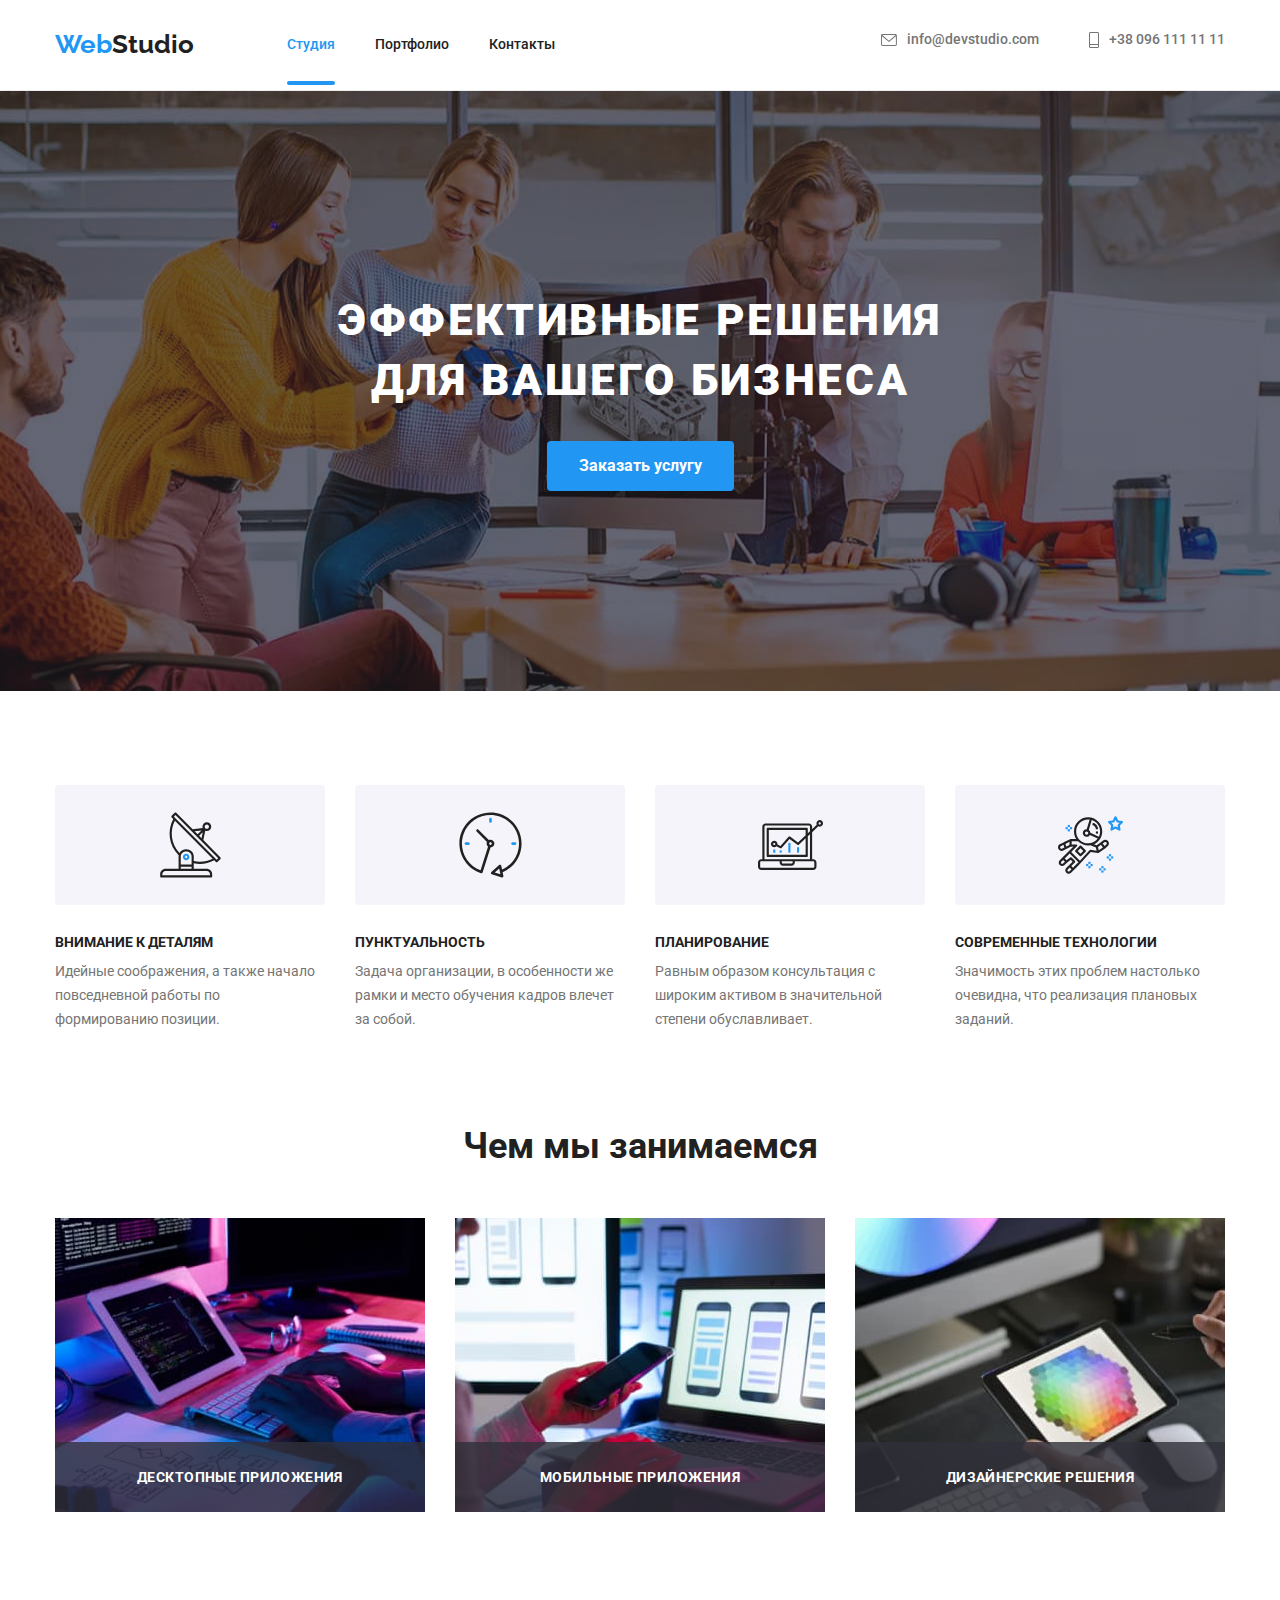
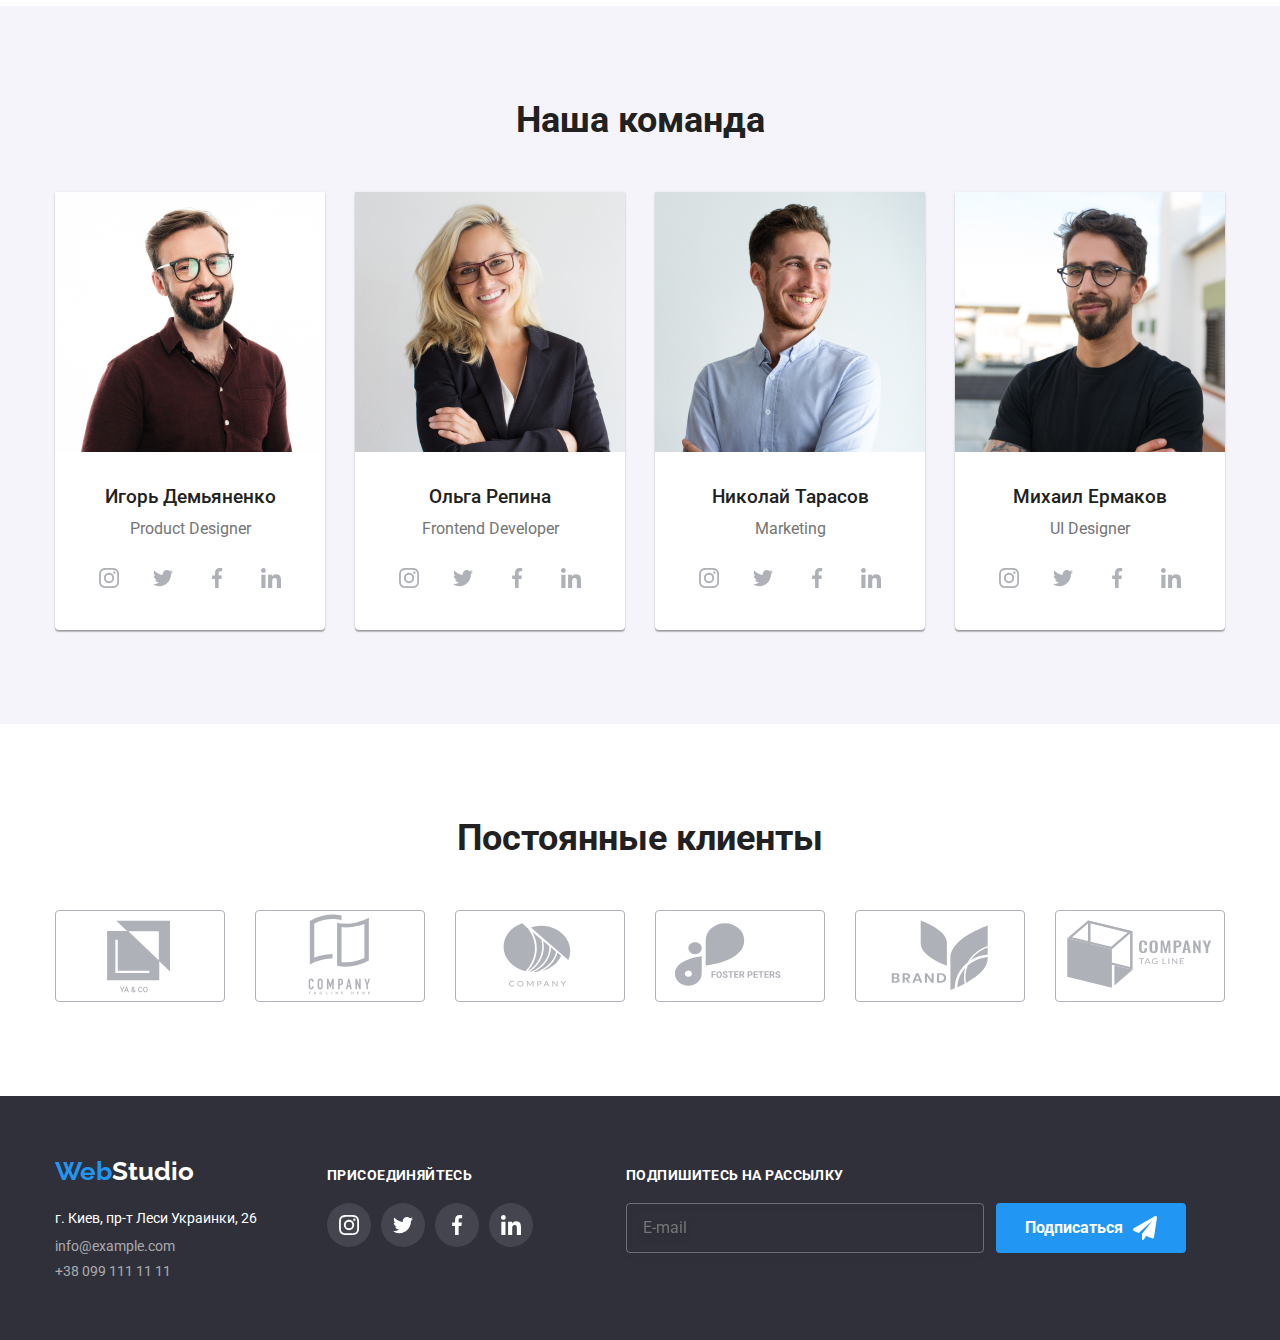
==== commit 64351f91: "add footer" ====
--- a/index.html
+++ b/index.html
@@ -757,6 +757,147 @@
                     </ul>
                 </div>
             </section>
+
+            <footer class="footbar">
+                <div class="conteiner footbar__container">
+                    <div class="footbar__wraper">
+                        <div>
+                            <a href="/hm-2/index.html" class="footbar__logo"
+                                ><span class="accent-text">Web</span>Studio</a
+                            >
+                            <address class="footbar-address">
+                                <p class="footbar-address__text">
+                                    г. Киев, пр-т Леси Украинки, 26
+                                </p>
+                                <ul class="footbar-contact">
+                                    <li class="footbar-contact__item">
+                                        <a
+                                            class="footbar-contact__link"
+                                            href="mailto:info@example.com"
+                                            >info@example.com</a
+                                        >
+                                    </li>
+                                    <li class="footbar-contact__item">
+                                        <a
+                                            class="footbar-contact__link"
+                                            href="tel:+380991111111"
+                                            >+38 099 111 11 11</a
+                                        >
+                                    </li>
+                                </ul>
+                            </address>
+                        </div>
+                        <div class="join">
+                            <h3 class="join__caption">Присоединяйтесь</h3>
+                            <ul class="socials-list">
+                                <li class="socials-list__item">
+                                    <a
+                                        class="socials-list__link"
+                                        href="#"
+                                        target="_blank"
+                                        rel="noopener noreferrer"
+                                        aria-label="іконка instagram"
+                                    >
+                                        <svg
+                                            class="socials-list__icon"
+                                            width="20"
+                                            height="20"
+                                        >
+                                            <use
+                                                href="./images/icons.svg#instagram"
+                                            ></use>
+                                        </svg>
+                                    </a>
+                                </li>
+                                <li class="socials-list__item">
+                                    <a
+                                        class="socials-list__link"
+                                        href="#"
+                                        target="_blank"
+                                        rel="noopener noreferrer"
+                                        aria-label="іконка Twitter"
+                                    >
+                                        <svg
+                                            class="socials-list__icon"
+                                            width="20"
+                                            height="20"
+                                        >
+                                            <use
+                                                href="./images/icons.svg#twitter"
+                                            ></use>
+                                        </svg>
+                                    </a>
+                                </li>
+                                <li class="socials-list__item">
+                                    <a
+                                        class="socials-list__link"
+                                        href=""
+                                        target="_blank"
+                                        rel="noopener noreferrer"
+                                        aria-label="іконка facebook"
+                                    >
+                                        <svg
+                                            class="socials-list__icon"
+                                            width="20"
+                                            height="20"
+                                        >
+                                            <use
+                                                href="./images/icons.svg#facebook"
+                                            ></use>
+                                        </svg>
+                                    </a>
+                                </li>
+                                <li class="socials-list__item">
+                                    <a
+                                        class="socials-list__link"
+                                        href=""
+                                        target="_blank"
+                                        rel="noopener noreferrer"
+                                        aria-label="іконка linkedin"
+                                    >
+                                        <svg
+                                            class="socials-list__icon"
+                                            width="20"
+                                            height="20"
+                                        >
+                                            <use
+                                                href="./images/icons.svg#linkedin"
+                                            ></use>
+                                        </svg>
+                                    </a>
+                                </li>
+                            </ul>
+                        </div>
+                    </div>
+
+                    <div class="subscription">
+                        <p class="subscription__caption">
+                            Подпишитесь на рассылку
+                        </p>
+                        <form class="subscription-form" action="/">
+                            <input
+                                class="subscription-form__email"
+                                type="email"
+                                name="email"
+                                placeholder="E-mail"
+                            />
+                            <button
+                                class="subscription-form__btn"
+                                type="submit"
+                            >
+                                Подписаться
+                                <svg
+                                    class="subscription-form__icon"
+                                    width="24"
+                                    height="24"
+                                >
+                                    <use href="./images/icons.svg#sent"></use>
+                                </svg>
+                            </button>
+                        </form>
+                    </div>
+                </div>
+            </footer>
         </main>
 
         <div class="mobile-menu" data-menu>
--- a/css/main.min.css
+++ b/css/main.min.css
@@ -1,2 +1,2 @@
-.clients__list,.footbar-contact,.menu,.contact-list,.mobile-menu__nav,.mobile-menu__contatcts,.mobile-menu__socials{font-family:Roboto, sans-serif;font-size:14px;line-height:1.14;-webkit-padding-start:0;padding-inline-start:0}.footbar-contact__link,.headbord__nav,.menu__link,.contact-list__link,.mobile-menu__link,.mobile-menu__link-phone,.mobile-menu__link-email,.mobile-menu__socials-link{color:var(--main-color);text-decoration:none;-webkit-transition-property:color;transition-property:color;-webkit-transition-duration:250ms;transition-duration:250ms;-webkit-transition-timing-function:cubic-bezier(0.4, 0, 0.2, 1);transition-timing-function:cubic-bezier(0.4, 0, 0.2, 1);font-family:"Roboto"}.footbar-contact__link:hover,.headbord__nav:hover,.menu__link:hover,.contact-list__link:hover,.mobile-menu__link:hover,.mobile-menu__link-phone:hover,.mobile-menu__link-email:hover,.mobile-menu__socials-link:hover,.footbar-contact__link:focus,.headbord__nav:focus,.menu__link:focus,.contact-list__link:focus,.mobile-menu__link:focus,.mobile-menu__link-phone:focus,.mobile-menu__link-email:focus,.mobile-menu__socials-link:focus{color:var(--accent-color)}.join__caption,.subscription__caption{margin-bottom:20px;font-weight:700;font-size:14px;line-height:16px;letter-spacing:0.03em;text-transform:uppercase;color:#ffffff}:root{--main-color: #212121;--accent-color: #2196F3;--secondary-color: #757575}.accent-text{color:var(--accent-color)}.secondary-text{color:var(--secondary-color)}body{color:var(--main-color);font-family:Roboto, sans-serif}.caption{font-weight:700;font-size:36px;line-height:1.16;text-align:center;-webkit-margin-before:0;margin-block-start:0;-webkit-margin-after:0;margin-block-end:0;margin-bottom:50px}.text{line-height:1.87}.description{line-height:1.71;font-size:14px}.btn{padding:6px 22px;cursor:pointer;font-size:16px;font-weight:500;line-height:1.62;font-family:inherit;border:unset}.list{font-family:Roboto, sans-serif;font-size:14px;line-height:1.14;-webkit-padding-start:0;padding-inline-start:0}.list .link{color:var(--main-color);text-decoration:none;-webkit-transition-property:color;transition-property:color;-webkit-transition-duration:250ms;transition-duration:250ms;-webkit-transition-timing-function:cubic-bezier(0.4, 0, 0.2, 1);transition-timing-function:cubic-bezier(0.4, 0, 0.2, 1)}.list .link:hover,.list .link:focus{color:var(--accent-color)}.font-medium{font-weight:500}.active{color:var(--accent-color)}p,h1,h2,h3,ul{-webkit-margin-before:0px;margin-block-start:0px;-webkit-margin-after:0px;margin-block-end:0px}ul{list-style:none}.benefits{padding-top:60px}@media screen and (min-width: 1200px){.benefits{padding-top:94px}}.benefits__caption{font-weight:700;font-size:36px;line-height:1.16;text-align:center;-webkit-margin-before:0;margin-block-start:0;-webkit-margin-after:0;margin-block-end:0;margin-bottom:50px}.benefits__caption--visually-hidden{position:absolute;width:1px;height:1px;margin:-1px;border:0;padding:0;white-space:nowrap;-webkit-clip-path:inset(100%);clip-path:inset(100%);clip:rect(0 0 0 0);overflow:hidden}.benefits__list{-webkit-margin-before:0px;margin-block-start:0px;-webkit-margin-after:0px;margin-block-end:0px;-webkit-padding-start:0px;padding-inline-start:0px}@media screen and (min-width: 768px){.benefits__list{display:-webkit-box;display:-ms-flexbox;display:flex}}@media screen and (min-width: 768px) and (max-width: 1200px){.benefits__list{-ms-flex-wrap:wrap;flex-wrap:wrap;-webkit-box-pack:justify;-ms-flex-pack:justify;justify-content:space-between}}@media screen and (max-width: 1199px){.benefits__item{margin-bottom:30px}}@media screen and (min-width: 768px) and (max-width: 1200px){.benefits__item{width:calc((100% - 4 * 15px) / 2)}}@media screen and (min-width: 1200px){.benefits__item{width:270px;margin-right:30px}}.benefits__item:last-child{margin-right:0}.benefits__icon-wrapper{display:-webkit-box;display:-ms-flexbox;display:flex;-webkit-box-pack:center;-ms-flex-pack:center;justify-content:center;-webkit-box-align:center;-ms-flex-align:center;align-items:center;height:120px;background:#f5f4fa;border-radius:4px;margin-bottom:30px}.benefits__icon{fill:currentColor}.benefits__title{font-weight:700;font-size:14px;line-height:1.14;text-transform:uppercase;margin-bottom:10px;text-align:center}@media screen and (min-width: 768px){.benefits__title{text-align:left}}.benefits__description{line-height:1.71;font-size:14px}.benefits__description--secondary-text{color:var(--secondary-color)}.benefits-icon{fill:currentColor}.benefits-icon-wrapper{display:-webkit-box;display:-ms-flexbox;display:flex;-webkit-box-pack:center;-ms-flex-pack:center;justify-content:center;-webkit-box-align:center;-ms-flex-align:center;align-items:center;height:120px;background:#f5f4fa;border-radius:4px;margin-bottom:30px}.servise{padding-top:94px;padding-bottom:94px;display:none}@media screen and (min-width: 1200px){.servise{display:block}}.servise__caption{font-weight:700;font-size:36px;line-height:1.16;text-align:center;-webkit-margin-before:0;margin-block-start:0;-webkit-margin-after:0;margin-block-end:0;margin-bottom:50px}.servise__list{display:-webkit-box;display:-ms-flexbox;display:flex;-webkit-margin-before:0px;margin-block-start:0px;-webkit-margin-after:0px;margin-block-end:0px;-webkit-padding-start:0px;padding-inline-start:0px}.servise__item{width:370px;display:-webkit-box;display:-ms-flexbox;display:flex;position:relative;margin-right:30px}.servise__item:last-child{margin-right:0}.servise__text{position:absolute;bottom:0;left:0;width:100%;height:70px;background-color:rgba(47,48,58,0.8);font-family:"Roboto";font-style:normal;font-weight:700;font-size:14px;line-height:16px;text-align:center;letter-spacing:0.03em;text-transform:uppercase;color:#ffffff;display:-webkit-box;display:-ms-flexbox;display:flex;-webkit-box-align:center;-ms-flex-align:center;align-items:center;-ms-flex-pack:distribute;justify-content:space-around}.clients{padding-top:60px;padding-bottom:60px}@media screen and (min-width: 1200px){.clients{padding-top:94px;padding-bottom:94px}}.clients__caption{font-weight:700;font-size:36px;line-height:1.16;text-align:center;-webkit-margin-before:0;margin-block-start:0;-webkit-margin-after:0;margin-block-end:0;margin-bottom:30px}@media screen and (min-width: 1200px){.clients__caption{margin-bottom:50px}}.clients__list{display:-webkit-box;display:-ms-flexbox;display:flex;-ms-flex-wrap:wrap;flex-wrap:wrap;margin:-15px}@media screen and (min-width: 1200px){.clients__list{margin:0px;-ms-flex-wrap:nowrap;flex-wrap:nowrap;-webkit-box-pack:center;-ms-flex-pack:center;justify-content:center;-webkit-padding-start:0px;padding-inline-start:0px}}@media screen and (min-width: 1200px){.clients__item:not(:last-child){margin-right:30px}}.clients__link:hover{border-color:var(--accent-color)}.clients__link:focus{border-color:var(--accent-color)}.clients__link:hover .clients__icon{fill:var(--accent-color)}.clients__link:focus .clients__icon{fill:var(--accent-color)}.clients__item{-ms-flex-preferred-size:calc((100% - 4 * 15px) / 2);flex-basis:calc((100% - 4 * 15px) / 2);margin:15px}@media screen and (min-width: 768px){.clients__item{-ms-flex-preferred-size:calc((100% - 6 * 15px) / 3);flex-basis:calc((100% - 6 * 15px) / 3);margin:15px}}@media screen and (min-width: 1200px){.clients__item{width:170px;height:92px;margin:0px}}.clients__link{display:-webkit-box;display:-ms-flexbox;display:flex;-webkit-box-align:center;-ms-flex-align:center;align-items:center;-webkit-box-pack:center;-ms-flex-pack:center;justify-content:center;width:100%;height:100%;border:1px solid #afb1b8;border-radius:4px;-webkit-transition-property:border-color;transition-property:border-color;-webkit-transition-duration:250ms;transition-duration:250ms;-webkit-transition-timing-function:cubic-bezier(0.4, 0, 0.2, 1);transition-timing-function:cubic-bezier(0.4, 0, 0.2, 1)}.clients__icon{fill:#afb1b8;-webkit-transition-property:fill;transition-property:fill;-webkit-transition-duration:250ms;transition-duration:250ms;-webkit-transition-timing-function:cubic-bezier(0.4, 0, 0.2, 1);transition-timing-function:cubic-bezier(0.4, 0, 0.2, 1)}.modal{position:absolute;top:50%;left:50%;-webkit-transform:translate(-50%, -50%) scale(1);transform:translate(-50%, -50%) scale(1);-webkit-transition:-webkit-transform 250ms cubic-bezier(0.4, 0, 0.2, 1);transition:-webkit-transform 250ms cubic-bezier(0.4, 0, 0.2, 1);transition:transform 250ms cubic-bezier(0.4, 0, 0.2, 1);transition:transform 250ms cubic-bezier(0.4, 0, 0.2, 1), -webkit-transform 250ms cubic-bezier(0.4, 0, 0.2, 1);min-height:609px;min-width:450px;background-color:#ffffff;padding:40px}@media screen and (min-width: 1200px){.modal{min-height:581px;min-width:528px}}.modal__close-btn{position:absolute;top:8px;right:8px;margin:0px;padding:0px;border:0px;border-radius:50%;width:20px;height:20px;cursor:pointer}.modal__close-btn:hover .modal__close-icon,.modal__close-btn:focus .modal__close-icon{fill:var(--accent-color)}.modal__close-icon{fill:black;background-color:transparent}.modal__title{display:block;font-family:"Roboto";font-style:normal;font-weight:700;font-size:20px;line-height:23px;text-align:center;letter-spacing:0.03em;margin-bottom:12px;color:#212121}.backdrop{position:fixed;top:0;left:0;opacity:1;width:100%;height:100%;background:rgba(0,0,0,0.2);-webkit-transition:opacity 250ms cubic-bezier(0.4, 0, 0.2, 1),visibility 250ms cubic-bezier(0.4, 0, 0.2, 1);transition:opacity 250ms cubic-bezier(0.4, 0, 0.2, 1),visibility 250ms cubic-bezier(0.4, 0, 0.2, 1)}.backdrop.is-hidden{opacity:0;visibility:hidden;pointer-events:none}.backdrop.is-hidden .modal{-webkit-transform:translate(-50%, -50%) scale(0.9);transform:translate(-50%, -50%) scale(0.9)}.footbar{padding-top:60px;padding-bottom:60px;background-color:#2f303a}.footbar__container{display:-webkit-box;display:-ms-flexbox;display:flex;-webkit-box-align:baseline;-ms-flex-align:baseline;align-items:baseline}.footbar__logo{display:block;margin-bottom:20px;font-size:26px;font-weight:700;line-height:1.19;font-family:Raleway, sans-serif;text-decoration:none;color:#ffffff}.footbar-address{font-style:normal}.footbar-address__text{color:#ffffff;font-size:14px;line-height:1.71;margin-bottom:9px}.footbar-contact__item:not(:last-child){margin-bottom:9px}.footbar-contact__link{color:rgba(255,255,255,0.6)}.socials-list{display:-webkit-box;display:-ms-flexbox;display:flex;-webkit-box-pack:center;-ms-flex-pack:center;justify-content:center;text-align:center;-webkit-box-align:center;-ms-flex-align:center;align-items:center;-webkit-padding-start:0px;padding-inline-start:0px}.socials-list__item:not(:last-child){margin-right:10px}.socials-list__link{display:-webkit-box;display:-ms-flexbox;display:flex;-webkit-box-align:center;-ms-flex-align:center;align-items:center;-webkit-box-pack:center;-ms-flex-pack:center;justify-content:center;width:44px;height:44px;background-color:rgba(255,255,255,0.1);border-radius:50%;color:#ffffff}.socials-list__link:hover,.socials-list__link:focus{background-color:var(--accent-color);fill:#ffffff}.socials-list__link:hover .socials-list__icon,.socials-list__link:focus .socials-list__icon{fill:#ffffff}.socials-list__icon{fill:#ffffff}.join{margin-left:70px}.subscription{margin-left:93px}.subscription-form{display:-webkit-box;display:-ms-flexbox;display:flex}.subscription-form__email{width:358px;padding:15px 16px;border:1px solid rgba(255,255,255,0.3);-webkit-filter:drop-shadow(0px 4px 4px rgba(0,0,0,0.15));filter:drop-shadow(0px 4px 4px rgba(0,0,0,0.15));border-radius:4px;outline:transparent;background-color:transparent}.subscription-form__btn{display:-webkit-box;display:-ms-flexbox;display:flex;-webkit-box-align:center;-ms-flex-align:center;align-items:center;margin-left:12px;text-align:left;font-weight:700;font-size:16px;color:#ffffff;line-height:1.87;font-family:inherit;background-color:var(--accent-color);border-radius:4px;padding:10px 29px;border:unset}.subscription-form__icon{margin-left:10px;fill:#ffffff}.main-section{max-width:1600px;margin:0 auto;background-repeat:no-repeat;background-position:center 0;background-size:cover;color:#ffffff;background-color:#2f303a;text-align:center;padding-top:118px;padding-bottom:118px;background-image:-webkit-gradient(linear, left top, right top, from(rgba(47,48,58,0.4)), to(rgba(47,48,58,0.4))),-webkit-image-set(url("/images/mobile/overlay.jpg") 1x, url("/images/mobile/overlay-2x.jpg") 2x);background-image:linear-gradient(to right, rgba(47,48,58,0.4), rgba(47,48,58,0.4)),-webkit-image-set(url("/images/mobile/overlay.jpg") 1x, url("/images/mobile/overlay-2x.jpg") 2x);background-image:-webkit-gradient(linear, left top, right top, from(rgba(47,48,58,0.4)), to(rgba(47,48,58,0.4))),image-set("/images/mobile/overlay.jpg" 1x, "/images/mobile/overlay-2x.jpg" 2x);background-image:linear-gradient(to right, rgba(47,48,58,0.4), rgba(47,48,58,0.4)),image-set("/images/mobile/overlay.jpg" 1x, "/images/mobile/overlay-2x.jpg" 2x)}@media screen and (min-width: 768px){.main-section{background-image:-webkit-gradient(linear, left top, right top, from(rgba(47,48,58,0.4)), to(rgba(47,48,58,0.4))),-webkit-image-set(url("/images/tablet/overlay.jpg") 1x, url("/images/tablet/overlay-2x.jpg") 2x);background-image:linear-gradient(to right, rgba(47,48,58,0.4), rgba(47,48,58,0.4)),-webkit-image-set(url("/images/tablet/overlay.jpg") 1x, url("/images/tablet/overlay-2x.jpg") 2x);background-image:-webkit-gradient(linear, left top, right top, from(rgba(47,48,58,0.4)), to(rgba(47,48,58,0.4))),image-set("/images/tablet/overlay.jpg" 1x, "/images/tablet/overlay-2x.jpg" 2x);background-image:linear-gradient(to right, rgba(47,48,58,0.4), rgba(47,48,58,0.4)),image-set("/images/tablet/overlay.jpg" 1x, "/images/tablet/overlay-2x.jpg" 2x)}}@media screen and (min-width: 1200px){.main-section{padding-top:200px;padding-bottom:200px;background-image:-webkit-gradient(linear, left top, right top, from(rgba(47,48,58,0.4)), to(rgba(47,48,58,0.4))),-webkit-image-set(url("/images/overlay.jpg") 1x, url("/images/overlay-2x.jpg") 2x);background-image:linear-gradient(to right, rgba(47,48,58,0.4), rgba(47,48,58,0.4)),-webkit-image-set(url("/images/overlay.jpg") 1x, url("/images/overlay-2x.jpg") 2x);background-image:-webkit-gradient(linear, left top, right top, from(rgba(47,48,58,0.4)), to(rgba(47,48,58,0.4))),image-set("/images/overlay.jpg" 1x, "/images/overlay-2x.jpg" 2x);background-image:linear-gradient(to right, rgba(47,48,58,0.4), rgba(47,48,58,0.4)),image-set("/images/overlay.jpg" 1x, "/images/overlay-2x.jpg" 2x)}}.main-section__description{font-family:"Roboto";font-weight:900;font-size:26px;line-height:42px;width:360px;text-align:center;letter-spacing:0.06em;text-transform:uppercase;margin:0px auto 30px auto}@media screen and (min-width: 1200px){.main-section__description{font-size:44px;line-height:1.36;width:696px}}.main-section__btn{cursor:pointer;font-weight:700;font-size:16px;color:#ffffff;line-height:1.87;font-family:inherit;background-color:var(--accent-color);border-radius:4px;padding:10px 32px;border:unset}.team{padding-top:60px;padding-bottom:60px;background:#f5f4fa}@media screen and (min-width: 1200px){.team{padding-top:94px;padding-bottom:94px}}.team__caption{font-weight:700;font-size:36px;line-height:1.16;text-align:center;-webkit-margin-before:0;margin-block-start:0;-webkit-margin-after:0;margin-block-end:0;margin-bottom:50px}.team__list{display:block;-webkit-margin-before:0px;margin-block-start:0px;-webkit-margin-after:0px;margin-block-end:0px;-webkit-padding-start:0px;padding-inline-start:0px}@media screen and (min-width: 768px){.team__list{display:-webkit-box;display:-ms-flexbox;display:flex}}@media screen and (min-width: 768px) and (max-width: 1200px){.team__list{-ms-flex-wrap:wrap;flex-wrap:wrap;-webkit-box-pack:justify;-ms-flex-pack:justify;justify-content:space-between}}.team__list .team__link{text-align:center}.team__link{-webkit-box-shadow:0px 1px 3px rgba(0,0,0,0.12),0px 1px 1px rgba(0,0,0,0.14),0px 2px 1px rgba(0,0,0,0.2);box-shadow:0px 1px 3px rgba(0,0,0,0.12),0px 1px 1px rgba(0,0,0,0.14),0px 2px 1px rgba(0,0,0,0.2);border-radius:0px 0px 4px 4px;background-color:#ffffff}@media screen and (max-width: 1199px){.team__link{margin-bottom:30px}}@media screen and (min-width: 768px) and (max-width: 1200px){.team__link{-ms-flex-preferred-size:calc((100% - 4 * 15px) / 2);flex-basis:calc((100% - 4 * 15px) / 2)}}@media screen and (min-width: 1200px){.team__link{width:270px;margin-right:30px}}@media screen and (min-width: 1200px){.team__list .team__link:not(:last-child){margin-right:30px}}@media screen and (max-width: 480px){.team__photo{width:100%}}.team__desc{padding-top:30px;padding-bottom:30px}.team__name{font-weight:500;line-height:1.18;margin-bottom:10px}.team__position{font-size:16px;line-height:1.35;margin-bottom:16px}.team__socials{display:-webkit-box;display:-ms-flexbox;display:flex;-webkit-box-pack:center;-ms-flex-pack:center;justify-content:center;-webkit-box-align:center;-ms-flex-align:center;align-items:center;-webkit-padding-start:0px;padding-inline-start:0px}.team__socials-item:not(:last-child){margin-right:10px}.team__socials-link{display:-webkit-box;display:-ms-flexbox;display:flex;-webkit-box-align:center;-ms-flex-align:center;align-items:center;-webkit-box-pack:center;-ms-flex-pack:center;justify-content:center;width:44px;height:44px;background-color:#ffffff;border-radius:50%;color:var(--secondary-color);-webkit-transition-property:background-color;transition-property:background-color;-webkit-transition-duration:250ms;transition-duration:250ms;-webkit-transition-timing-function:cubic-bezier(0.4, 0, 0.2, 1);transition-timing-function:cubic-bezier(0.4, 0, 0.2, 1)}.team__icon{fill:#afb1b8;-webkit-transition-property:fill;transition-property:fill;-webkit-transition-duration:250ms;transition-duration:250ms;-webkit-transition-timing-function:cubic-bezier(0.4, 0, 0.2, 1);transition-timing-function:cubic-bezier(0.4, 0, 0.2, 1)}.team__socials-link:hover,.team__socials-link:focus{background-color:var(--accent-color)}.team__socials-link:hover .team__icon,.team__socials-link:focus .team__icon{fill:#ffffff}.heading{margin-bottom:50px}.project{display:-webkit-box;display:-ms-flexbox;display:flex;-ms-flex-wrap:wrap;flex-wrap:wrap;-webkit-padding-start:0px;padding-inline-start:0px}.project__link:hover,.project__link:focus{-webkit-box-shadow:0px 3px 1px rgba(0,0,0,0.1),0px 1px 2px rgba(0,0,0,0.08),0px 2px 2px rgba(0,0,0,0.12);box-shadow:0px 3px 1px rgba(0,0,0,0.1),0px 1px 2px rgba(0,0,0,0.08),0px 2px 2px rgba(0,0,0,0.12)}.project__link{-webkit-transition-property:-webkit-box-shadow;transition-property:-webkit-box-shadow;transition-property:box-shadow;transition-property:box-shadow, -webkit-box-shadow;-webkit-transition-duration:250ms;transition-duration:250ms;-webkit-transition-timing-function:cubic-bezier(0.4, 0, 0.2, 1);transition-timing-function:cubic-bezier(0.4, 0, 0.2, 1)}.project__item{margin-right:30px;margin-bottom:30px}.project__link{text-decoration:none;display:block}.project__desc{position:relative;overflow:hidden}.project__overlay{display:inline-block;content:"";position:absolute;top:0;left:0;width:100%;height:100%;opacity:0;background:rgba(33,150,243,0.9);-webkit-transform:translateY(100%);transform:translateY(100%);-webkit-transition:opacity 250ms cubic-bezier(0.4, 0, 0.2, 1),-webkit-transform 250ms cubic-bezier(0.4, 0, 0.2, 1);transition:opacity 250ms cubic-bezier(0.4, 0, 0.2, 1),-webkit-transform 250ms cubic-bezier(0.4, 0, 0.2, 1);transition:transform 250ms cubic-bezier(0.4, 0, 0.2, 1),opacity 250ms cubic-bezier(0.4, 0, 0.2, 1);transition:transform 250ms cubic-bezier(0.4, 0, 0.2, 1),opacity 250ms cubic-bezier(0.4, 0, 0.2, 1),-webkit-transform 250ms cubic-bezier(0.4, 0, 0.2, 1)}.project__link:hover .project__overlay,.project__link:focus .project__overlay{-webkit-transform:translateY(0);transform:translateY(0);opacity:1;-webkit-transition:-webkit-transform 250ms cubic-bezier(0.4, 0, 0.2, 1);transition:-webkit-transform 250ms cubic-bezier(0.4, 0, 0.2, 1);transition:transform 250ms cubic-bezier(0.4, 0, 0.2, 1);transition:transform 250ms cubic-bezier(0.4, 0, 0.2, 1), -webkit-transform 250ms cubic-bezier(0.4, 0, 0.2, 1)}.project__description{padding:63px 24px;font-family:"Roboto";font-style:normal;font-weight:400;font-size:18px;line-height:28px;letter-spacing:0.03em;color:#ffffff}.project__item:nth-child(3n){margin-right:0px}.project__item:nth-last-child(-n+3){margin-bottom:0px}.project__elements{padding:20px 24px;border:solid #eeeeee;border-width:0px 1px 1px 1px;text-decoration:none}.project__heading{font-weight:700;font-size:18px;line-height:2;margin-bottom:4px;color:#212121}.project__text{line-height:1.87}.catalog{padding-top:94px;padding-bottom:94px}.catalog__list{display:-webkit-box;display:-ms-flexbox;display:flex;-webkit-box-align:center;-ms-flex-align:center;align-items:center;-webkit-box-pack:center;-ms-flex-pack:center;justify-content:center;margin-bottom:50px;font-family:Roboto, sans-serif;font-size:14px;line-height:1.14;-webkit-padding-start:0;padding-inline-start:0}.catalog__item{margin-right:8px}.catalog__item:last-child{margin-right:0px}.catalog__btn{border-radius:4px;padding:6px 22px;cursor:pointer;font-size:16px;font-weight:500;line-height:1.62;font-family:inherit;border:unset;-webkit-transition-property:background-color, color, shadow;transition-property:background-color, color, shadow;-webkit-transition-duration:250ms;transition-duration:250ms;-webkit-transition-timing-function:cubic-bezier(0.4, 0, 0.2, 1);transition-timing-function:cubic-bezier(0.4, 0, 0.2, 1)}.catalog__btn:hover,.catalog__btn:focus{color:#ffffff;background-color:var(--accent-color);-webkit-box-shadow:0px 3px 1px rgba(0,0,0,0.1),0px 1px 2px rgba(0,0,0,0.08),0px 2px 2px rgba(0,0,0,0.12);box-shadow:0px 3px 1px rgba(0,0,0,0.1),0px 1px 2px rgba(0,0,0,0.08),0px 2px 2px rgba(0,0,0,0.12)}.catalog__btn--active{border:unset;cursor:pointer;font-size:16px;color:#ffffff;font-family:inherit;border-radius:4px;background-color:var(--accent-color)}.catalog__btn--active:hover,.catalog__btn--active:focus{-webkit-box-shadow:0px 3px 1px rgba(0,0,0,0.1),0px 1px 2px rgba(0,0,0,0.08),0px 2px 2px rgba(0,0,0,0.12);box-shadow:0px 3px 1px rgba(0,0,0,0.1),0px 1px 2px rgba(0,0,0,0.08),0px 2px 2px rgba(0,0,0,0.12);border-radius:4px}.headbord{position:relative;border-bottom:1px solid #ececec}.headbord__nav{display:-webkit-box;display:-ms-flexbox;display:flex;-webkit-box-align:center;-ms-flex-align:center;align-items:center;-webkit-box-pack:justify;-ms-flex-pack:justify;justify-content:space-between}.headbord__logo{color:var(--main-color);text-decoration:none;padding-top:24px;padding-bottom:25px;margin-right:93px;font-size:26px;font-weight:700;line-height:1.19;font-family:Raleway, sans-serif}.menu{display:none}@media screen and (min-width: 768px){.menu{display:-webkit-box;display:-ms-flexbox;display:flex}}.menu__item:not(:last-child){margin-right:40px}.menu__link{display:block;position:relative;padding-top:32px;padding-bottom:32px}.menu__link--active{color:var(--accent-color)}.menu__link--active::after{content:"";position:absolute;left:0;bottom:0;display:block;width:100%;height:4px;background:#2196f3;border-radius:2px}.contact-list{display:none;margin-left:auto;-webkit-margin-before:0px;margin-block-start:0px;-webkit-margin-after:0px;margin-block-end:0px}@media screen and (min-width: 768px){.contact-list{display:block}.contact-list__item:not(:last-child){margin-bottom:10px}}@media screen and (min-width: 1200px){.contact-list{display:-webkit-box;display:-ms-flexbox;display:flex}.contact-list__item+.contact-list__item{margin-left:50px}}.contact-list__link{color:var(--secondary-color);display:-webkit-box;display:-ms-flexbox;display:flex;-webkit-box-align:center;-ms-flex-align:center;align-items:center}@media screen and (min-width: 1200px){.contact-list__link{padding-top:32px;padding-bottom:32px}}.contact-list__icon{fill:currentColor;margin-right:10px}.contact-list__icon:hover,.contact-list__icon:focus{color:var(--accent-color)}.menu-button{display:-webkit-inline-box;display:-ms-inline-flexbox;display:inline-flex;z-index:3;margin:0;padding:0;border:none;background-color:transparent}@media screen and (min-width: 768px){.menu-button{display:none}}.menu-button:hover .menu-button__icon,.menu-button:focus .menu-button__icon{fill:var(--accent-color)}.menu-button .icon-close{display:none}.menu-button.is-open .icon-close{display:block}.menu-button.is-open .icon-menu{display:none}.contact-form__group{display:block;margin-bottom:10px;position:relative}.contact-form:nth-child(4){margin-bottom:20px}.contact-form__group:hover .contact-form__icon,.contact-form__group:focus .contact-form__icon{fill:var(--accent-color)}.contact-form__group:nth-child(4){margin-bottom:20px}.contact-form__label{display:block;font-family:"Roboto";font-style:normal;font-size:12px;line-height:14px;letter-spacing:0.01em;color:#757575;margin-bottom:4px}.contact-form__wrapper{position:relative}.contact-form__input,.contact-form__textarea{width:100%;padding:12px 42px;border:1px solid rgba(33,33,33,0.2);border-radius:4px;outline:transparent;cursor:pointer;-webkit-transition:border-color 250ms cubic-bezier(0.4, 0, 0.2, 1);transition:border-color 250ms cubic-bezier(0.4, 0, 0.2, 1)}.contact-form__input:hover,.contact-form__textarea:hover,.contact-form__input:focus,.contact-form__textarea:focus{border-color:var(--accent-color)}.contact-form__textarea{padding:12px 16px;font-family:"Roboto";font-size:12px;line-height:1.16;letter-spacing:0.01em;resize:none}.contact-form__icon{position:absolute;top:50%;-webkit-transform:translateY(-50%);transform:translateY(-50%);bottom:15px;left:10px;fill:#212121;-webkit-transition:fill 250ms cubic-bezier(0.4, 0, 0.2, 1);transition:fill 250ms cubic-bezier(0.4, 0, 0.2, 1)}.contact-form__policy-group{display:-webkit-box;display:-ms-flexbox;display:flex;white-space:nowrap;-webkit-box-align:center;-ms-flex-align:center;align-items:center;-webkit-box-pack:start;-ms-flex-pack:start;justify-content:start;padding:10px 1px;margin-bottom:30px}.contact-form__policy-description{-webkit-box-pack:center;-ms-flex-pack:center;justify-content:center;font-family:"Roboto";font-size:12px;line-height:1.16;letter-spacing:0.03em;color:#757575}@media screen and (min-width: 1200px){.contact-form__policy-description{font-size:14px;line-height:1.71;text-align:center}}.contact-form__policy-description-link{color:var(--accent-color)}.contact-form__checkbox--visually-hidden{position:absolute;width:1px;height:1px;margin:-1px;border:0;padding:0;white-space:nowrap;-webkit-clip-path:inset(100%);clip-path:inset(100%);clip:rect(0 0 0 0);overflow:hidden}.contact-form__custom-checkbox{width:16px;height:15px;margin-right:9px;display:-webkit-box;display:-ms-flexbox;display:flex;-webkit-box-align:center;-ms-flex-align:center;align-items:center;-webkit-box-pack:center;-ms-flex-pack:center;justify-content:center;border-radius:2px;outline:2px solid #212121;outline-offset:-2px;-webkit-transition:background-color 250ms cubic-bezier(0.4, 0, 0.2, 1);transition:background-color 250ms cubic-bezier(0.4, 0, 0.2, 1)}.contact-form__custom-checkbox-icon{opacity:0;-webkit-transition:opacity 250ms cubic-bezier(0.4, 0, 0.2, 1);transition:opacity 250ms cubic-bezier(0.4, 0, 0.2, 1)}.contact-form__checkbox:checked+.contact-form__custom-checkbox{background-color:#2196f3;outline:2px solid #2196f3}.contact-form__checkbox:focus+.contact-form__custom-checkbox{border-color:#2196f3;outline:2px solid #2196f3}.contact-form__checkbox:checked+.contact-form__custom-checkbox .contact-form__custom-checkbox-icon{opacity:1}.contact-form__btn-inner{text-align:center}.contact-form__btn{cursor:pointer;font-weight:700;font-size:16px;color:#ffffff;line-height:1.87;font-family:inherit;background-color:var(--accent-color);border-radius:4px;padding:10px 32px;border:unset}.mobile-menu{position:fixed;top:0;left:0;width:100%;height:100%;padding:48px 0 48px 40px;display:none;font-weight:500;font-family:"Roboto";letter-spacing:0.02em;-webkit-box-orient:vertical;-webkit-box-direction:normal;-ms-flex-direction:column;flex-direction:column;background-color:#fff}@media screen and (min-width: 768px){.mobile-menu{display:none}}.mobile-menu__item:not(:last-child){margin-bottom:36px}.mobile-menu__link{font-size:40px;line-height:47px}.mobile-menu__link--active{color:var(--accent-color)}.mobile-menu__link-phone{font-size:34px;line-height:40px;color:var(--accent-color)}.mobile-menu__link-email{font-size:24px;line-height:28px;color:var(--secondary-color)}.mobile-menu.is-open{display:-webkit-box;display:-ms-flexbox;display:flex}.mobile-menu__contatcts{margin-top:302px}.mobile-menu__comunication-phone{margin-bottom:32px;font-size:34px;line-height:40px;text-decoration:none}.mobile-menu__comunication-email{margin-bottom:64px;font-size:34px;line-height:40px;text-decoration:none}.mobile-menu__socials{display:-webkit-box;display:-ms-flexbox;display:flex}.mobile-menu__socials-item{font-size:18px;line-height:22px;color:var(--accent-color);text-decoration:none}.mobile-menu__socials-item+.mobile-menu__socials-item::before{content:"\|";color:rgba(33,33,33,0.2);-webkit-transform:rotate(90deg);transform:rotate(90deg)}.mobile-menu__socials-link{font-size:18px;line-height:22px;color:var(--accent-color)}.mobile-menu__socials-item:not(:last-child){margin-right:10px}.conteiner{padding:0px 15px;margin:0 auto}@media screen and (min-width: 480px){.conteiner{width:480px}}@media screen and (min-width: 768px){.conteiner{width:768px}}@media screen and (min-width: 1200px){.conteiner{width:1200px}}@media screen and (min-width: 768px){.conteiner--centered{display:-webkit-box;display:-ms-flexbox;display:flex;-webkit-box-align:center;-ms-flex-align:center;align-items:center}}.conteiner__title--visually-hidden{position:absolute;width:1px;height:1px;margin:-1px;border:0;padding:0;white-space:nowrap;-webkit-clip-path:inset(100%);clip-path:inset(100%);clip:rect(0 0 0 0);overflow:hidden}
+.clients__list,.footbar-contact,.menu,.contact-list,.mobile-menu__nav,.mobile-menu__contatcts,.mobile-menu__socials{font-family:Roboto, sans-serif;font-size:14px;line-height:1.14;-webkit-padding-start:0;padding-inline-start:0}.footbar-contact__link,.headbord__nav,.menu__link,.contact-list__link,.mobile-menu__link,.mobile-menu__link-phone,.mobile-menu__link-email,.mobile-menu__socials-link{color:var(--main-color);text-decoration:none;-webkit-transition-property:color;transition-property:color;-webkit-transition-duration:250ms;transition-duration:250ms;-webkit-transition-timing-function:cubic-bezier(0.4, 0, 0.2, 1);transition-timing-function:cubic-bezier(0.4, 0, 0.2, 1);font-family:"Roboto"}.footbar-contact__link:hover,.headbord__nav:hover,.menu__link:hover,.contact-list__link:hover,.mobile-menu__link:hover,.mobile-menu__link-phone:hover,.mobile-menu__link-email:hover,.mobile-menu__socials-link:hover,.footbar-contact__link:focus,.headbord__nav:focus,.menu__link:focus,.contact-list__link:focus,.mobile-menu__link:focus,.mobile-menu__link-phone:focus,.mobile-menu__link-email:focus,.mobile-menu__socials-link:focus{color:var(--accent-color)}.join__caption,.subscription__caption{margin-bottom:20px;font-weight:700;font-size:14px;line-height:16px;letter-spacing:0.03em;text-transform:uppercase;color:#ffffff}:root{--main-color: #212121;--accent-color: #2196F3;--secondary-color: #757575}.accent-text{color:var(--accent-color)}.secondary-text{color:var(--secondary-color)}body{color:var(--main-color);font-family:Roboto, sans-serif}.caption{font-weight:700;font-size:36px;line-height:1.16;text-align:center;-webkit-margin-before:0;margin-block-start:0;-webkit-margin-after:0;margin-block-end:0;margin-bottom:50px}.text{line-height:1.87}.description{line-height:1.71;font-size:14px}.btn{padding:6px 22px;cursor:pointer;font-size:16px;font-weight:500;line-height:1.62;font-family:inherit;border:unset}.list{font-family:Roboto, sans-serif;font-size:14px;line-height:1.14;-webkit-padding-start:0;padding-inline-start:0}.list .link{color:var(--main-color);text-decoration:none;-webkit-transition-property:color;transition-property:color;-webkit-transition-duration:250ms;transition-duration:250ms;-webkit-transition-timing-function:cubic-bezier(0.4, 0, 0.2, 1);transition-timing-function:cubic-bezier(0.4, 0, 0.2, 1)}.list .link:hover,.list .link:focus{color:var(--accent-color)}.font-medium{font-weight:500}.active{color:var(--accent-color)}p,h1,h2,h3,ul{-webkit-margin-before:0px;margin-block-start:0px;-webkit-margin-after:0px;margin-block-end:0px}ul{list-style:none}.benefits{padding-top:60px}@media screen and (min-width: 1200px){.benefits{padding-top:94px}}.benefits__caption{font-weight:700;font-size:36px;line-height:1.16;text-align:center;-webkit-margin-before:0;margin-block-start:0;-webkit-margin-after:0;margin-block-end:0;margin-bottom:50px}.benefits__caption--visually-hidden{position:absolute;width:1px;height:1px;margin:-1px;border:0;padding:0;white-space:nowrap;-webkit-clip-path:inset(100%);clip-path:inset(100%);clip:rect(0 0 0 0);overflow:hidden}.benefits__list{-webkit-margin-before:0px;margin-block-start:0px;-webkit-margin-after:0px;margin-block-end:0px;-webkit-padding-start:0px;padding-inline-start:0px}@media screen and (min-width: 768px){.benefits__list{display:-webkit-box;display:-ms-flexbox;display:flex}}@media screen and (min-width: 768px) and (max-width: 1199px){.benefits__list{-ms-flex-wrap:wrap;flex-wrap:wrap;-webkit-box-pack:justify;-ms-flex-pack:justify;justify-content:space-between}}@media screen and (max-width: 1199px){.benefits__item{margin-bottom:30px}}@media screen and (min-width: 768px) and (max-width: 1199px){.benefits__item{width:calc((100% - 4 * 15px) / 2)}}@media screen and (min-width: 1200px){.benefits__item{width:270px;margin-right:30px}}.benefits__item:last-child{margin-right:0}.benefits__icon-wrapper{display:-webkit-box;display:-ms-flexbox;display:flex;-webkit-box-pack:center;-ms-flex-pack:center;justify-content:center;-webkit-box-align:center;-ms-flex-align:center;align-items:center;height:120px;background:#f5f4fa;border-radius:4px;margin-bottom:30px}.benefits__icon{fill:currentColor}.benefits__title{font-weight:700;font-size:14px;line-height:1.14;text-transform:uppercase;margin-bottom:10px;text-align:center}@media screen and (min-width: 768px){.benefits__title{text-align:left}}.benefits__description{line-height:1.71;font-size:14px}.benefits__description--secondary-text{color:var(--secondary-color)}.benefits-icon{fill:currentColor}.benefits-icon-wrapper{display:-webkit-box;display:-ms-flexbox;display:flex;-webkit-box-pack:center;-ms-flex-pack:center;justify-content:center;-webkit-box-align:center;-ms-flex-align:center;align-items:center;height:120px;background:#f5f4fa;border-radius:4px;margin-bottom:30px}.servise{padding-top:94px;padding-bottom:94px;display:none}@media screen and (min-width: 1200px){.servise{display:block}}.servise__caption{font-weight:700;font-size:36px;line-height:1.16;text-align:center;-webkit-margin-before:0;margin-block-start:0;-webkit-margin-after:0;margin-block-end:0;margin-bottom:50px}.servise__list{display:-webkit-box;display:-ms-flexbox;display:flex;-webkit-margin-before:0px;margin-block-start:0px;-webkit-margin-after:0px;margin-block-end:0px;-webkit-padding-start:0px;padding-inline-start:0px}.servise__item{width:370px;display:-webkit-box;display:-ms-flexbox;display:flex;position:relative;margin-right:30px}.servise__item:last-child{margin-right:0}.servise__text{position:absolute;bottom:0;left:0;width:100%;height:70px;background-color:rgba(47,48,58,0.8);font-family:"Roboto";font-style:normal;font-weight:700;font-size:14px;line-height:16px;text-align:center;letter-spacing:0.03em;text-transform:uppercase;color:#ffffff;display:-webkit-box;display:-ms-flexbox;display:flex;-webkit-box-align:center;-ms-flex-align:center;align-items:center;-ms-flex-pack:distribute;justify-content:space-around}.clients{padding-top:60px;padding-bottom:60px}@media screen and (min-width: 1200px){.clients{padding-top:94px;padding-bottom:94px}}.clients__caption{font-weight:700;font-size:36px;line-height:1.16;text-align:center;-webkit-margin-before:0;margin-block-start:0;-webkit-margin-after:0;margin-block-end:0;margin-bottom:30px}@media screen and (min-width: 1200px){.clients__caption{margin-bottom:50px}}.clients__list{display:-webkit-box;display:-ms-flexbox;display:flex;-ms-flex-wrap:wrap;flex-wrap:wrap;margin:-15px}@media screen and (min-width: 1200px){.clients__list{margin:0px;-ms-flex-wrap:nowrap;flex-wrap:nowrap;-webkit-box-pack:center;-ms-flex-pack:center;justify-content:center;-webkit-padding-start:0px;padding-inline-start:0px}}@media screen and (min-width: 1200px){.clients__item:not(:last-child){margin-right:30px}}.clients__link:hover{border-color:var(--accent-color)}.clients__link:focus{border-color:var(--accent-color)}.clients__link:hover .clients__icon{fill:var(--accent-color)}.clients__link:focus .clients__icon{fill:var(--accent-color)}.clients__item{-ms-flex-preferred-size:calc((100% - 4 * 15px) / 2);flex-basis:calc((100% - 4 * 15px) / 2);margin:15px}@media screen and (min-width: 768px){.clients__item{-ms-flex-preferred-size:calc((100% - 6 * 15px) / 3);flex-basis:calc((100% - 6 * 15px) / 3);margin:15px}}@media screen and (min-width: 1200px){.clients__item{width:170px;height:92px;margin:0px}}.clients__link{display:-webkit-box;display:-ms-flexbox;display:flex;-webkit-box-align:center;-ms-flex-align:center;align-items:center;-webkit-box-pack:center;-ms-flex-pack:center;justify-content:center;width:100%;height:100%;border:1px solid #afb1b8;border-radius:4px;-webkit-transition-property:border-color;transition-property:border-color;-webkit-transition-duration:250ms;transition-duration:250ms;-webkit-transition-timing-function:cubic-bezier(0.4, 0, 0.2, 1);transition-timing-function:cubic-bezier(0.4, 0, 0.2, 1)}.clients__icon{fill:#afb1b8;-webkit-transition-property:fill;transition-property:fill;-webkit-transition-duration:250ms;transition-duration:250ms;-webkit-transition-timing-function:cubic-bezier(0.4, 0, 0.2, 1);transition-timing-function:cubic-bezier(0.4, 0, 0.2, 1)}.modal{position:absolute;top:50%;left:50%;-webkit-transform:translate(-50%, -50%) scale(1);transform:translate(-50%, -50%) scale(1);-webkit-transition:-webkit-transform 250ms cubic-bezier(0.4, 0, 0.2, 1);transition:-webkit-transform 250ms cubic-bezier(0.4, 0, 0.2, 1);transition:transform 250ms cubic-bezier(0.4, 0, 0.2, 1);transition:transform 250ms cubic-bezier(0.4, 0, 0.2, 1), -webkit-transform 250ms cubic-bezier(0.4, 0, 0.2, 1);min-height:609px;min-width:450px;background-color:#ffffff;padding:40px}@media screen and (min-width: 1200px){.modal{min-height:581px;min-width:528px}}.modal__close-btn{position:absolute;top:8px;right:8px;margin:0px;padding:0px;border:0px;border-radius:50%;width:20px;height:20px;cursor:pointer}.modal__close-btn:hover .modal__close-icon,.modal__close-btn:focus .modal__close-icon{fill:var(--accent-color)}.modal__close-icon{fill:black;background-color:transparent}.modal__title{display:block;font-family:"Roboto";font-style:normal;font-weight:700;font-size:20px;line-height:23px;text-align:center;letter-spacing:0.03em;margin-bottom:12px;color:#212121}.backdrop{position:fixed;top:0;left:0;opacity:1;width:100%;height:100%;background:rgba(0,0,0,0.2);-webkit-transition:opacity 250ms cubic-bezier(0.4, 0, 0.2, 1),visibility 250ms cubic-bezier(0.4, 0, 0.2, 1);transition:opacity 250ms cubic-bezier(0.4, 0, 0.2, 1),visibility 250ms cubic-bezier(0.4, 0, 0.2, 1)}.backdrop.is-hidden{opacity:0;visibility:hidden;pointer-events:none}.backdrop.is-hidden .modal{-webkit-transform:translate(-50%, -50%) scale(0.9);transform:translate(-50%, -50%) scale(0.9)}.footbar{padding-top:60px;padding-bottom:60px;background-color:#2f303a}.footbar__container{display:block;-webkit-box-align:baseline;-ms-flex-align:baseline;align-items:baseline;-webkit-box-pack:center;-ms-flex-pack:center;justify-content:center;text-align:center}@media screen and (min-width: 1200px){.footbar__container{display:-webkit-box;display:-ms-flexbox;display:flex;text-align:left;-webkit-box-pack:start;-ms-flex-pack:start;justify-content:start}}.footbar__logo{display:block;margin-bottom:20px;font-size:26px;font-weight:700;line-height:1.19;font-family:Raleway, sans-serif;text-decoration:none;color:#ffffff}@media screen and (min-width: 768px) and (max-width: 1199px){.footbar__wraper{display:-webkit-box;display:-ms-flexbox;display:flex;margin-right:74px;margin-left:61px;-webkit-box-pack:justify;-ms-flex-pack:justify;justify-content:space-between}}@media screen and (min-width: 1200px){.footbar__wraper{display:-webkit-box;display:-ms-flexbox;display:flex;-webkit-box-align:baseline;-ms-flex-align:baseline;align-items:baseline}}.footbar-address{font-style:normal}.footbar-address__text{color:#ffffff;font-size:14px;line-height:1.71;margin-bottom:9px}.footbar-contact__item:not(:last-child){margin-bottom:9px}.footbar-contact__link{color:rgba(255,255,255,0.6)}.socials-list{display:-webkit-box;display:-ms-flexbox;display:flex;-webkit-box-pack:center;-ms-flex-pack:center;justify-content:center;text-align:center;-webkit-box-align:center;-ms-flex-align:center;align-items:center;-webkit-padding-start:0px;padding-inline-start:0px}.socials-list__item:not(:last-child){margin-right:10px}.socials-list__link{display:-webkit-box;display:-ms-flexbox;display:flex;-webkit-box-align:center;-ms-flex-align:center;align-items:center;-webkit-box-pack:center;-ms-flex-pack:center;justify-content:center;width:44px;height:44px;background-color:rgba(255,255,255,0.1);border-radius:50%;color:#ffffff}.socials-list__link:hover,.socials-list__link:focus{background-color:var(--accent-color);fill:#ffffff}.socials-list__link:hover .socials-list__icon,.socials-list__link:focus .socials-list__icon{fill:#ffffff}.socials-list__icon{fill:#ffffff}.join{margin-top:60px}@media screen and (min-width: 1200px){.join{margin-left:70px}}@media screen and (min-width: 768px){.join{margin-top:0px}}.subscription{margin-top:60px}@media screen and (min-width: 1200px){.subscription{margin-left:93px;margin-top:0px}}.subscription-form{display:-webkit-box;display:-ms-flexbox;display:flex;-ms-flex-wrap:wrap;flex-wrap:wrap;-webkit-box-pack:center;-ms-flex-pack:center;justify-content:center}@media screen and (min-width: 768px) and (max-width: 1199px){.subscription-form{-webkit-box-orient:vertical;-webkit-box-direction:normal;-ms-flex-flow:column;flex-flow:column;-webkit-box-align:center;-ms-flex-align:center;align-items:center}}.subscription-form__email{width:450px;padding:15px 16px;border:1px solid rgba(255,255,255,0.3);-webkit-filter:drop-shadow(0px 4px 4px rgba(0,0,0,0.15));filter:drop-shadow(0px 4px 4px rgba(0,0,0,0.15));border-radius:4px;outline:transparent;background-color:transparent}@media screen and (min-width: 1200px){.subscription-form__email{width:358px;-ms-flex-wrap:nowrap;flex-wrap:nowrap;-webkit-box-pack:start;-ms-flex-pack:start;justify-content:start}}.subscription-form__btn{display:-webkit-box;display:-ms-flexbox;display:flex;-webkit-box-align:center;-ms-flex-align:center;align-items:center;margin-top:20px;text-align:left;font-weight:700;font-size:16px;color:#ffffff;line-height:1.87;font-family:inherit;background-color:var(--accent-color);border-radius:4px;padding:10px 29px;border:unset}@media screen and (min-width: 1200px){.subscription-form__btn{margin-left:12px;margin-top:0px}}.subscription-form__icon{margin-left:10px;fill:#ffffff}.main-section{max-width:1600px;margin:0 auto;background-repeat:no-repeat;background-position:center 0;background-size:cover;color:#ffffff;background-color:#2f303a;text-align:center;padding-top:118px;padding-bottom:118px;background-image:-webkit-gradient(linear, left top, right top, from(rgba(47,48,58,0.4)), to(rgba(47,48,58,0.4))),-webkit-image-set(url("/images/mobile/overlay.jpg") 1x, url("/images/mobile/overlay-2x.jpg") 2x);background-image:linear-gradient(to right, rgba(47,48,58,0.4), rgba(47,48,58,0.4)),-webkit-image-set(url("/images/mobile/overlay.jpg") 1x, url("/images/mobile/overlay-2x.jpg") 2x);background-image:-webkit-gradient(linear, left top, right top, from(rgba(47,48,58,0.4)), to(rgba(47,48,58,0.4))),image-set("/images/mobile/overlay.jpg" 1x, "/images/mobile/overlay-2x.jpg" 2x);background-image:linear-gradient(to right, rgba(47,48,58,0.4), rgba(47,48,58,0.4)),image-set("/images/mobile/overlay.jpg" 1x, "/images/mobile/overlay-2x.jpg" 2x)}@media screen and (min-width: 768px){.main-section{background-image:-webkit-gradient(linear, left top, right top, from(rgba(47,48,58,0.4)), to(rgba(47,48,58,0.4))),-webkit-image-set(url("/images/tablet/overlay.jpg") 1x, url("/images/tablet/overlay-2x.jpg") 2x);background-image:linear-gradient(to right, rgba(47,48,58,0.4), rgba(47,48,58,0.4)),-webkit-image-set(url("/images/tablet/overlay.jpg") 1x, url("/images/tablet/overlay-2x.jpg") 2x);background-image:-webkit-gradient(linear, left top, right top, from(rgba(47,48,58,0.4)), to(rgba(47,48,58,0.4))),image-set("/images/tablet/overlay.jpg" 1x, "/images/tablet/overlay-2x.jpg" 2x);background-image:linear-gradient(to right, rgba(47,48,58,0.4), rgba(47,48,58,0.4)),image-set("/images/tablet/overlay.jpg" 1x, "/images/tablet/overlay-2x.jpg" 2x)}}@media screen and (min-width: 1200px){.main-section{padding-top:200px;padding-bottom:200px;background-image:-webkit-gradient(linear, left top, right top, from(rgba(47,48,58,0.4)), to(rgba(47,48,58,0.4))),-webkit-image-set(url("/images/overlay.jpg") 1x, url("/images/overlay-2x.jpg") 2x);background-image:linear-gradient(to right, rgba(47,48,58,0.4), rgba(47,48,58,0.4)),-webkit-image-set(url("/images/overlay.jpg") 1x, url("/images/overlay-2x.jpg") 2x);background-image:-webkit-gradient(linear, left top, right top, from(rgba(47,48,58,0.4)), to(rgba(47,48,58,0.4))),image-set("/images/overlay.jpg" 1x, "/images/overlay-2x.jpg" 2x);background-image:linear-gradient(to right, rgba(47,48,58,0.4), rgba(47,48,58,0.4)),image-set("/images/overlay.jpg" 1x, "/images/overlay-2x.jpg" 2x)}}.main-section__description{font-family:"Roboto";font-weight:900;font-size:26px;line-height:42px;width:360px;text-align:center;letter-spacing:0.06em;text-transform:uppercase;margin:0px auto 30px auto}@media screen and (min-width: 1200px){.main-section__description{font-size:44px;line-height:1.36;width:696px}}.main-section__btn{cursor:pointer;font-weight:700;font-size:16px;color:#ffffff;line-height:1.87;font-family:inherit;background-color:var(--accent-color);border-radius:4px;padding:10px 32px;border:unset}.team{padding-top:60px;padding-bottom:60px;background:#f5f4fa}@media screen and (min-width: 1200px){.team{padding-top:94px;padding-bottom:94px}}.team__caption{font-weight:700;font-size:36px;line-height:1.16;text-align:center;-webkit-margin-before:0;margin-block-start:0;-webkit-margin-after:0;margin-block-end:0;margin-bottom:50px}.team__list{display:block;-webkit-margin-before:0px;margin-block-start:0px;-webkit-margin-after:0px;margin-block-end:0px;-webkit-padding-start:0px;padding-inline-start:0px}@media screen and (min-width: 768px){.team__list{display:-webkit-box;display:-ms-flexbox;display:flex}}@media screen and (min-width: 768px) and (max-width: 1199px){.team__list{-ms-flex-wrap:wrap;flex-wrap:wrap;-webkit-box-pack:justify;-ms-flex-pack:justify;justify-content:space-between}}.team__list .team__link{text-align:center}.team__link{-webkit-box-shadow:0px 1px 3px rgba(0,0,0,0.12),0px 1px 1px rgba(0,0,0,0.14),0px 2px 1px rgba(0,0,0,0.2);box-shadow:0px 1px 3px rgba(0,0,0,0.12),0px 1px 1px rgba(0,0,0,0.14),0px 2px 1px rgba(0,0,0,0.2);border-radius:0px 0px 4px 4px;background-color:#ffffff}@media screen and (max-width: 1199px){.team__link{margin-bottom:30px}}@media screen and (min-width: 768px) and (max-width: 1199px){.team__link{-ms-flex-preferred-size:calc((100% - 4 * 15px) / 2);flex-basis:calc((100% - 4 * 15px) / 2)}}@media screen and (min-width: 1200px){.team__link{width:270px;margin-right:30px}}@media screen and (min-width: 1200px){.team__list .team__link:not(:last-child){margin-right:30px}}@media screen and (max-width: 480px){.team__photo{width:100%}}.team__desc{padding-top:30px;padding-bottom:30px}.team__name{font-weight:500;line-height:1.18;margin-bottom:10px}.team__position{font-size:16px;line-height:1.35;margin-bottom:16px}.team__socials{display:-webkit-box;display:-ms-flexbox;display:flex;-webkit-box-pack:center;-ms-flex-pack:center;justify-content:center;-webkit-box-align:center;-ms-flex-align:center;align-items:center;-webkit-padding-start:0px;padding-inline-start:0px}.team__socials-item:not(:last-child){margin-right:10px}.team__socials-link{display:-webkit-box;display:-ms-flexbox;display:flex;-webkit-box-align:center;-ms-flex-align:center;align-items:center;-webkit-box-pack:center;-ms-flex-pack:center;justify-content:center;width:44px;height:44px;background-color:#ffffff;border-radius:50%;color:var(--secondary-color);-webkit-transition-property:background-color;transition-property:background-color;-webkit-transition-duration:250ms;transition-duration:250ms;-webkit-transition-timing-function:cubic-bezier(0.4, 0, 0.2, 1);transition-timing-function:cubic-bezier(0.4, 0, 0.2, 1)}.team__icon{fill:#afb1b8;-webkit-transition-property:fill;transition-property:fill;-webkit-transition-duration:250ms;transition-duration:250ms;-webkit-transition-timing-function:cubic-bezier(0.4, 0, 0.2, 1);transition-timing-function:cubic-bezier(0.4, 0, 0.2, 1)}.team__socials-link:hover,.team__socials-link:focus{background-color:var(--accent-color)}.team__socials-link:hover .team__icon,.team__socials-link:focus .team__icon{fill:#ffffff}.heading{margin-bottom:50px}.project{display:-webkit-box;display:-ms-flexbox;display:flex;-ms-flex-wrap:wrap;flex-wrap:wrap;-webkit-padding-start:0px;padding-inline-start:0px}.project__link:hover,.project__link:focus{-webkit-box-shadow:0px 3px 1px rgba(0,0,0,0.1),0px 1px 2px rgba(0,0,0,0.08),0px 2px 2px rgba(0,0,0,0.12);box-shadow:0px 3px 1px rgba(0,0,0,0.1),0px 1px 2px rgba(0,0,0,0.08),0px 2px 2px rgba(0,0,0,0.12)}.project__link{-webkit-transition-property:-webkit-box-shadow;transition-property:-webkit-box-shadow;transition-property:box-shadow;transition-property:box-shadow, -webkit-box-shadow;-webkit-transition-duration:250ms;transition-duration:250ms;-webkit-transition-timing-function:cubic-bezier(0.4, 0, 0.2, 1);transition-timing-function:cubic-bezier(0.4, 0, 0.2, 1)}.project__item{margin-right:30px;margin-bottom:30px}.project__link{text-decoration:none;display:block}.project__desc{position:relative;overflow:hidden}.project__overlay{display:inline-block;content:"";position:absolute;top:0;left:0;width:100%;height:100%;opacity:0;background:rgba(33,150,243,0.9);-webkit-transform:translateY(100%);transform:translateY(100%);-webkit-transition:opacity 250ms cubic-bezier(0.4, 0, 0.2, 1),-webkit-transform 250ms cubic-bezier(0.4, 0, 0.2, 1);transition:opacity 250ms cubic-bezier(0.4, 0, 0.2, 1),-webkit-transform 250ms cubic-bezier(0.4, 0, 0.2, 1);transition:transform 250ms cubic-bezier(0.4, 0, 0.2, 1),opacity 250ms cubic-bezier(0.4, 0, 0.2, 1);transition:transform 250ms cubic-bezier(0.4, 0, 0.2, 1),opacity 250ms cubic-bezier(0.4, 0, 0.2, 1),-webkit-transform 250ms cubic-bezier(0.4, 0, 0.2, 1)}.project__link:hover .project__overlay,.project__link:focus .project__overlay{-webkit-transform:translateY(0);transform:translateY(0);opacity:1;-webkit-transition:-webkit-transform 250ms cubic-bezier(0.4, 0, 0.2, 1);transition:-webkit-transform 250ms cubic-bezier(0.4, 0, 0.2, 1);transition:transform 250ms cubic-bezier(0.4, 0, 0.2, 1);transition:transform 250ms cubic-bezier(0.4, 0, 0.2, 1), -webkit-transform 250ms cubic-bezier(0.4, 0, 0.2, 1)}.project__description{padding:63px 24px;font-family:"Roboto";font-style:normal;font-weight:400;font-size:18px;line-height:28px;letter-spacing:0.03em;color:#ffffff}.project__item:nth-child(3n){margin-right:0px}.project__item:nth-last-child(-n+3){margin-bottom:0px}.project__elements{padding:20px 24px;border:solid #eeeeee;border-width:0px 1px 1px 1px;text-decoration:none}.project__heading{font-weight:700;font-size:18px;line-height:2;margin-bottom:4px;color:#212121}.project__text{line-height:1.87}.catalog{padding-top:94px;padding-bottom:94px}.catalog__list{display:-webkit-box;display:-ms-flexbox;display:flex;-webkit-box-align:center;-ms-flex-align:center;align-items:center;-webkit-box-pack:center;-ms-flex-pack:center;justify-content:center;margin-bottom:50px;font-family:Roboto, sans-serif;font-size:14px;line-height:1.14;-webkit-padding-start:0;padding-inline-start:0}.catalog__item{margin-right:8px}.catalog__item:last-child{margin-right:0px}.catalog__btn{border-radius:4px;padding:6px 22px;cursor:pointer;font-size:16px;font-weight:500;line-height:1.62;font-family:inherit;border:unset;-webkit-transition-property:background-color, color, shadow;transition-property:background-color, color, shadow;-webkit-transition-duration:250ms;transition-duration:250ms;-webkit-transition-timing-function:cubic-bezier(0.4, 0, 0.2, 1);transition-timing-function:cubic-bezier(0.4, 0, 0.2, 1)}.catalog__btn:hover,.catalog__btn:focus{color:#ffffff;background-color:var(--accent-color);-webkit-box-shadow:0px 3px 1px rgba(0,0,0,0.1),0px 1px 2px rgba(0,0,0,0.08),0px 2px 2px rgba(0,0,0,0.12);box-shadow:0px 3px 1px rgba(0,0,0,0.1),0px 1px 2px rgba(0,0,0,0.08),0px 2px 2px rgba(0,0,0,0.12)}.catalog__btn--active{border:unset;cursor:pointer;font-size:16px;color:#ffffff;font-family:inherit;border-radius:4px;background-color:var(--accent-color)}.catalog__btn--active:hover,.catalog__btn--active:focus{-webkit-box-shadow:0px 3px 1px rgba(0,0,0,0.1),0px 1px 2px rgba(0,0,0,0.08),0px 2px 2px rgba(0,0,0,0.12);box-shadow:0px 3px 1px rgba(0,0,0,0.1),0px 1px 2px rgba(0,0,0,0.08),0px 2px 2px rgba(0,0,0,0.12);border-radius:4px}.headbord{position:relative;border-bottom:1px solid #ececec}.headbord__nav{display:-webkit-box;display:-ms-flexbox;display:flex;-webkit-box-align:center;-ms-flex-align:center;align-items:center;-webkit-box-pack:justify;-ms-flex-pack:justify;justify-content:space-between}.headbord__logo{color:var(--main-color);text-decoration:none;padding-top:24px;padding-bottom:25px;margin-right:93px;font-size:26px;font-weight:700;line-height:1.19;font-family:Raleway, sans-serif}.menu{display:none}@media screen and (min-width: 768px){.menu{display:-webkit-box;display:-ms-flexbox;display:flex}}.menu__item:not(:last-child){margin-right:40px}.menu__link{display:block;position:relative;padding-top:32px;padding-bottom:32px}.menu__link--active{color:var(--accent-color)}.menu__link--active::after{content:"";position:absolute;left:0;bottom:0;display:block;width:100%;height:4px;background:#2196f3;border-radius:2px}.contact-list{display:none;margin-left:auto;-webkit-margin-before:0px;margin-block-start:0px;-webkit-margin-after:0px;margin-block-end:0px}@media screen and (min-width: 768px){.contact-list{display:block}.contact-list__item:not(:last-child){margin-bottom:10px}}@media screen and (min-width: 1200px){.contact-list{display:-webkit-box;display:-ms-flexbox;display:flex}.contact-list__item+.contact-list__item{margin-left:50px}}.contact-list__link{color:var(--secondary-color);display:-webkit-box;display:-ms-flexbox;display:flex;-webkit-box-align:center;-ms-flex-align:center;align-items:center}@media screen and (min-width: 1200px){.contact-list__link{padding-top:32px;padding-bottom:32px}}.contact-list__icon{fill:currentColor;margin-right:10px}.contact-list__icon:hover,.contact-list__icon:focus{color:var(--accent-color)}.menu-button{display:-webkit-inline-box;display:-ms-inline-flexbox;display:inline-flex;z-index:3;margin:0;padding:0;border:none;background-color:transparent}@media screen and (min-width: 768px){.menu-button{display:none}}.menu-button:hover .menu-button__icon,.menu-button:focus .menu-button__icon{fill:var(--accent-color)}.menu-button .icon-close{display:none}.menu-button.is-open .icon-close{display:block}.menu-button.is-open .icon-menu{display:none}.contact-form__group{display:block;margin-bottom:10px;position:relative}.contact-form:nth-child(4){margin-bottom:20px}.contact-form__group:hover .contact-form__icon,.contact-form__group:focus .contact-form__icon{fill:var(--accent-color)}.contact-form__group:nth-child(4){margin-bottom:20px}.contact-form__label{display:block;font-family:"Roboto";font-style:normal;font-size:12px;line-height:14px;letter-spacing:0.01em;color:#757575;margin-bottom:4px}.contact-form__wrapper{position:relative}.contact-form__input,.contact-form__textarea{width:100%;padding:12px 42px;border:1px solid rgba(33,33,33,0.2);border-radius:4px;outline:transparent;cursor:pointer;-webkit-transition:border-color 250ms cubic-bezier(0.4, 0, 0.2, 1);transition:border-color 250ms cubic-bezier(0.4, 0, 0.2, 1)}.contact-form__input:hover,.contact-form__textarea:hover,.contact-form__input:focus,.contact-form__textarea:focus{border-color:var(--accent-color)}.contact-form__textarea{padding:12px 16px;font-family:"Roboto";font-size:12px;line-height:1.16;letter-spacing:0.01em;resize:none}.contact-form__icon{position:absolute;top:50%;-webkit-transform:translateY(-50%);transform:translateY(-50%);bottom:15px;left:10px;fill:#212121;-webkit-transition:fill 250ms cubic-bezier(0.4, 0, 0.2, 1);transition:fill 250ms cubic-bezier(0.4, 0, 0.2, 1)}.contact-form__policy-group{display:-webkit-box;display:-ms-flexbox;display:flex;white-space:nowrap;-webkit-box-align:center;-ms-flex-align:center;align-items:center;-webkit-box-pack:start;-ms-flex-pack:start;justify-content:start;padding:10px 1px;margin-bottom:30px}.contact-form__policy-description{-webkit-box-pack:center;-ms-flex-pack:center;justify-content:center;font-family:"Roboto";font-size:12px;line-height:1.16;letter-spacing:0.03em;color:#757575}@media screen and (min-width: 1200px){.contact-form__policy-description{font-size:14px;line-height:1.71;text-align:center}}.contact-form__policy-description-link{color:var(--accent-color)}.contact-form__checkbox--visually-hidden{position:absolute;width:1px;height:1px;margin:-1px;border:0;padding:0;white-space:nowrap;-webkit-clip-path:inset(100%);clip-path:inset(100%);clip:rect(0 0 0 0);overflow:hidden}.contact-form__custom-checkbox{width:16px;height:15px;margin-right:9px;display:-webkit-box;display:-ms-flexbox;display:flex;-webkit-box-align:center;-ms-flex-align:center;align-items:center;-webkit-box-pack:center;-ms-flex-pack:center;justify-content:center;border-radius:2px;outline:2px solid #212121;outline-offset:-2px;-webkit-transition:background-color 250ms cubic-bezier(0.4, 0, 0.2, 1);transition:background-color 250ms cubic-bezier(0.4, 0, 0.2, 1)}.contact-form__custom-checkbox-icon{opacity:0;-webkit-transition:opacity 250ms cubic-bezier(0.4, 0, 0.2, 1);transition:opacity 250ms cubic-bezier(0.4, 0, 0.2, 1)}.contact-form__checkbox:checked+.contact-form__custom-checkbox{background-color:#2196f3;outline:2px solid #2196f3}.contact-form__checkbox:focus+.contact-form__custom-checkbox{border-color:#2196f3;outline:2px solid #2196f3}.contact-form__checkbox:checked+.contact-form__custom-checkbox .contact-form__custom-checkbox-icon{opacity:1}.contact-form__btn-inner{text-align:center}.contact-form__btn{cursor:pointer;font-weight:700;font-size:16px;color:#ffffff;line-height:1.87;font-family:inherit;background-color:var(--accent-color);border-radius:4px;padding:10px 32px;border:unset}.mobile-menu{position:fixed;top:0;left:0;width:100%;height:100%;padding:48px 0 48px 40px;display:none;font-weight:500;font-family:"Roboto";letter-spacing:0.02em;-webkit-box-orient:vertical;-webkit-box-direction:normal;-ms-flex-direction:column;flex-direction:column;background-color:#fff}@media screen and (min-width: 768px){.mobile-menu{display:none}}.mobile-menu__item:not(:last-child){margin-bottom:36px}.mobile-menu__link{font-size:40px;line-height:47px}.mobile-menu__link--active{color:var(--accent-color)}.mobile-menu__link-phone{font-size:34px;line-height:40px;color:var(--accent-color)}.mobile-menu__link-email{font-size:24px;line-height:28px;color:var(--secondary-color)}.mobile-menu.is-open{display:-webkit-box;display:-ms-flexbox;display:flex}.mobile-menu__contatcts{margin-top:302px}.mobile-menu__comunication-phone{margin-bottom:32px;font-size:34px;line-height:40px;text-decoration:none}.mobile-menu__comunication-email{margin-bottom:64px;font-size:34px;line-height:40px;text-decoration:none}.mobile-menu__socials{display:-webkit-box;display:-ms-flexbox;display:flex}.mobile-menu__socials-item{font-size:18px;line-height:22px;color:var(--accent-color);text-decoration:none}.mobile-menu__socials-item+.mobile-menu__socials-item::before{content:"\|";color:rgba(33,33,33,0.2);-webkit-transform:rotate(90deg);transform:rotate(90deg)}.mobile-menu__socials-link{font-size:18px;line-height:22px;color:var(--accent-color)}.mobile-menu__socials-item:not(:last-child){margin-right:10px}.conteiner{padding:0px 15px;margin:0 auto}@media screen and (min-width: 480px){.conteiner{width:480px}}@media screen and (min-width: 768px){.conteiner{width:768px}}@media screen and (min-width: 1200px){.conteiner{width:1200px}}@media screen and (min-width: 768px){.conteiner--centered{display:-webkit-box;display:-ms-flexbox;display:flex;-webkit-box-align:center;-ms-flex-align:center;align-items:center}}.conteiner__title--visually-hidden{position:absolute;width:1px;height:1px;margin:-1px;border:0;padding:0;white-space:nowrap;-webkit-clip-path:inset(100%);clip-path:inset(100%);clip:rect(0 0 0 0);overflow:hidden}
 /*# sourceMappingURL=main.min.css.map */